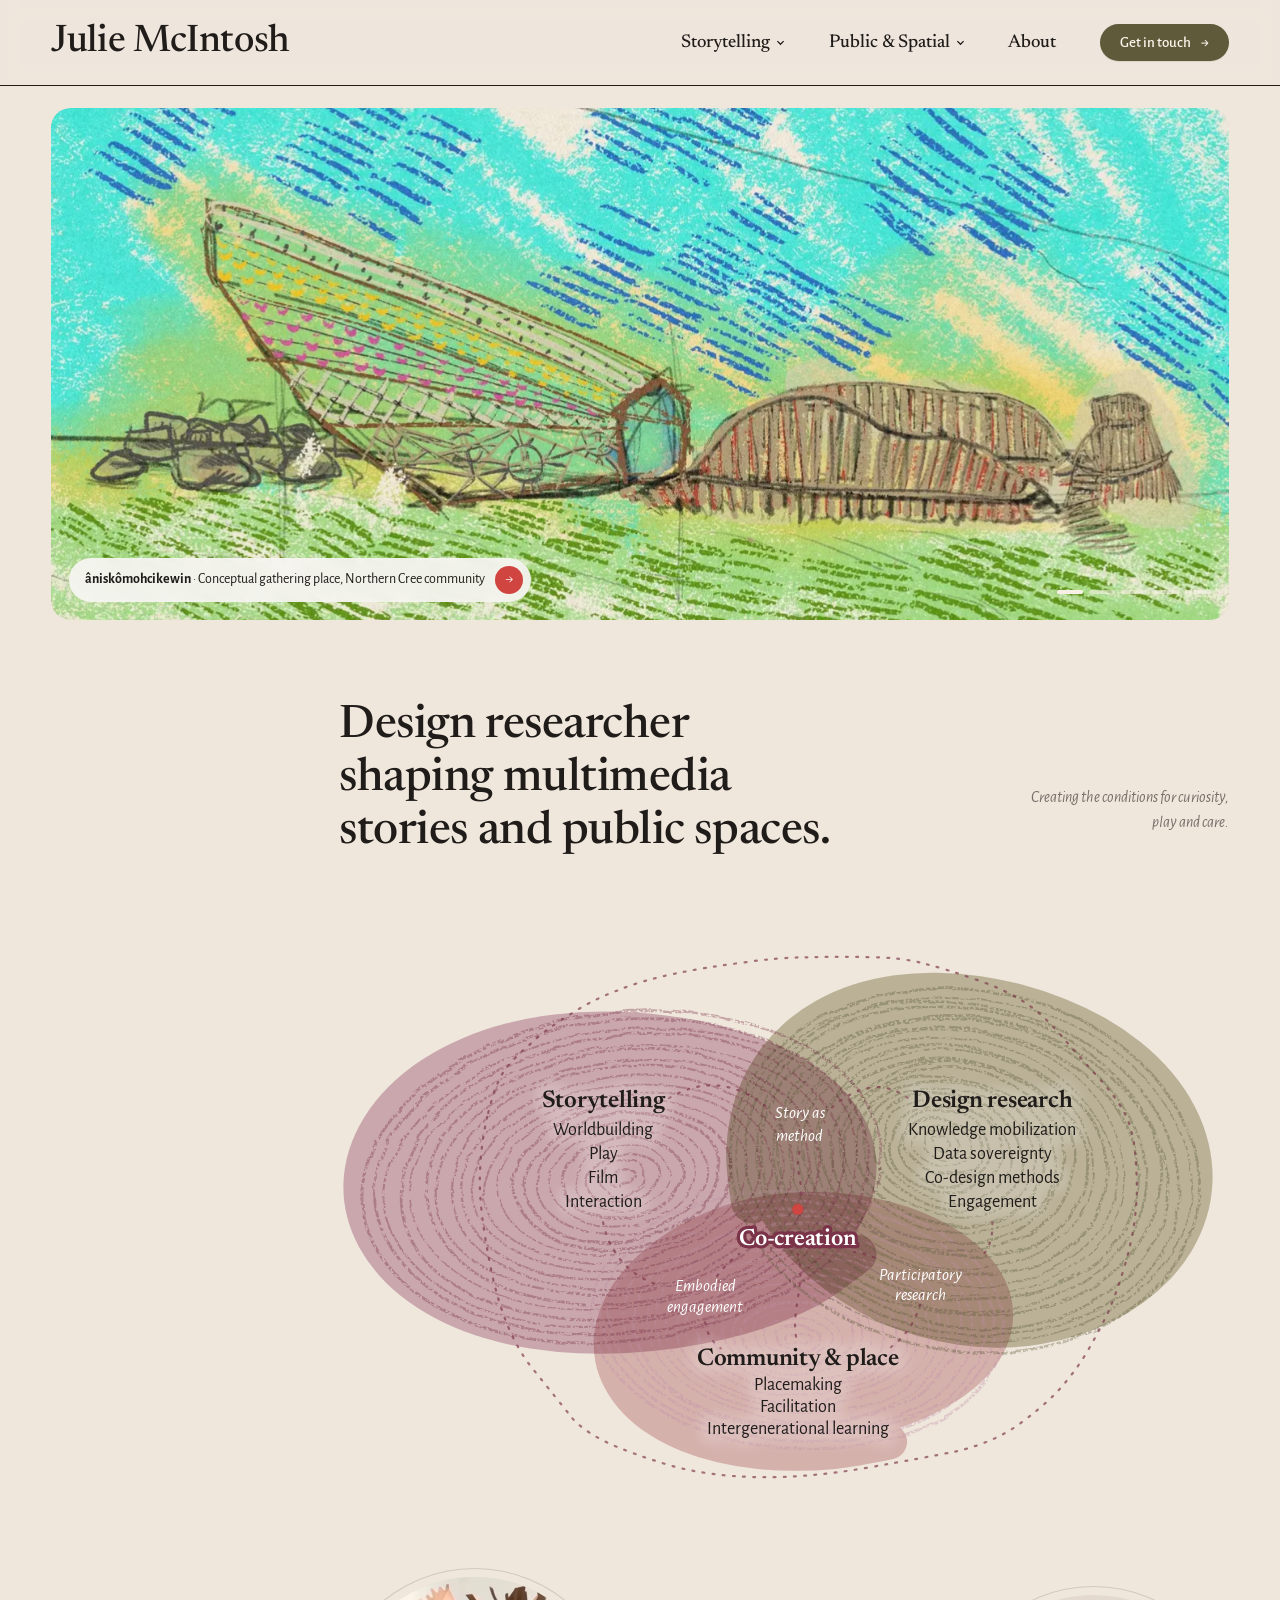
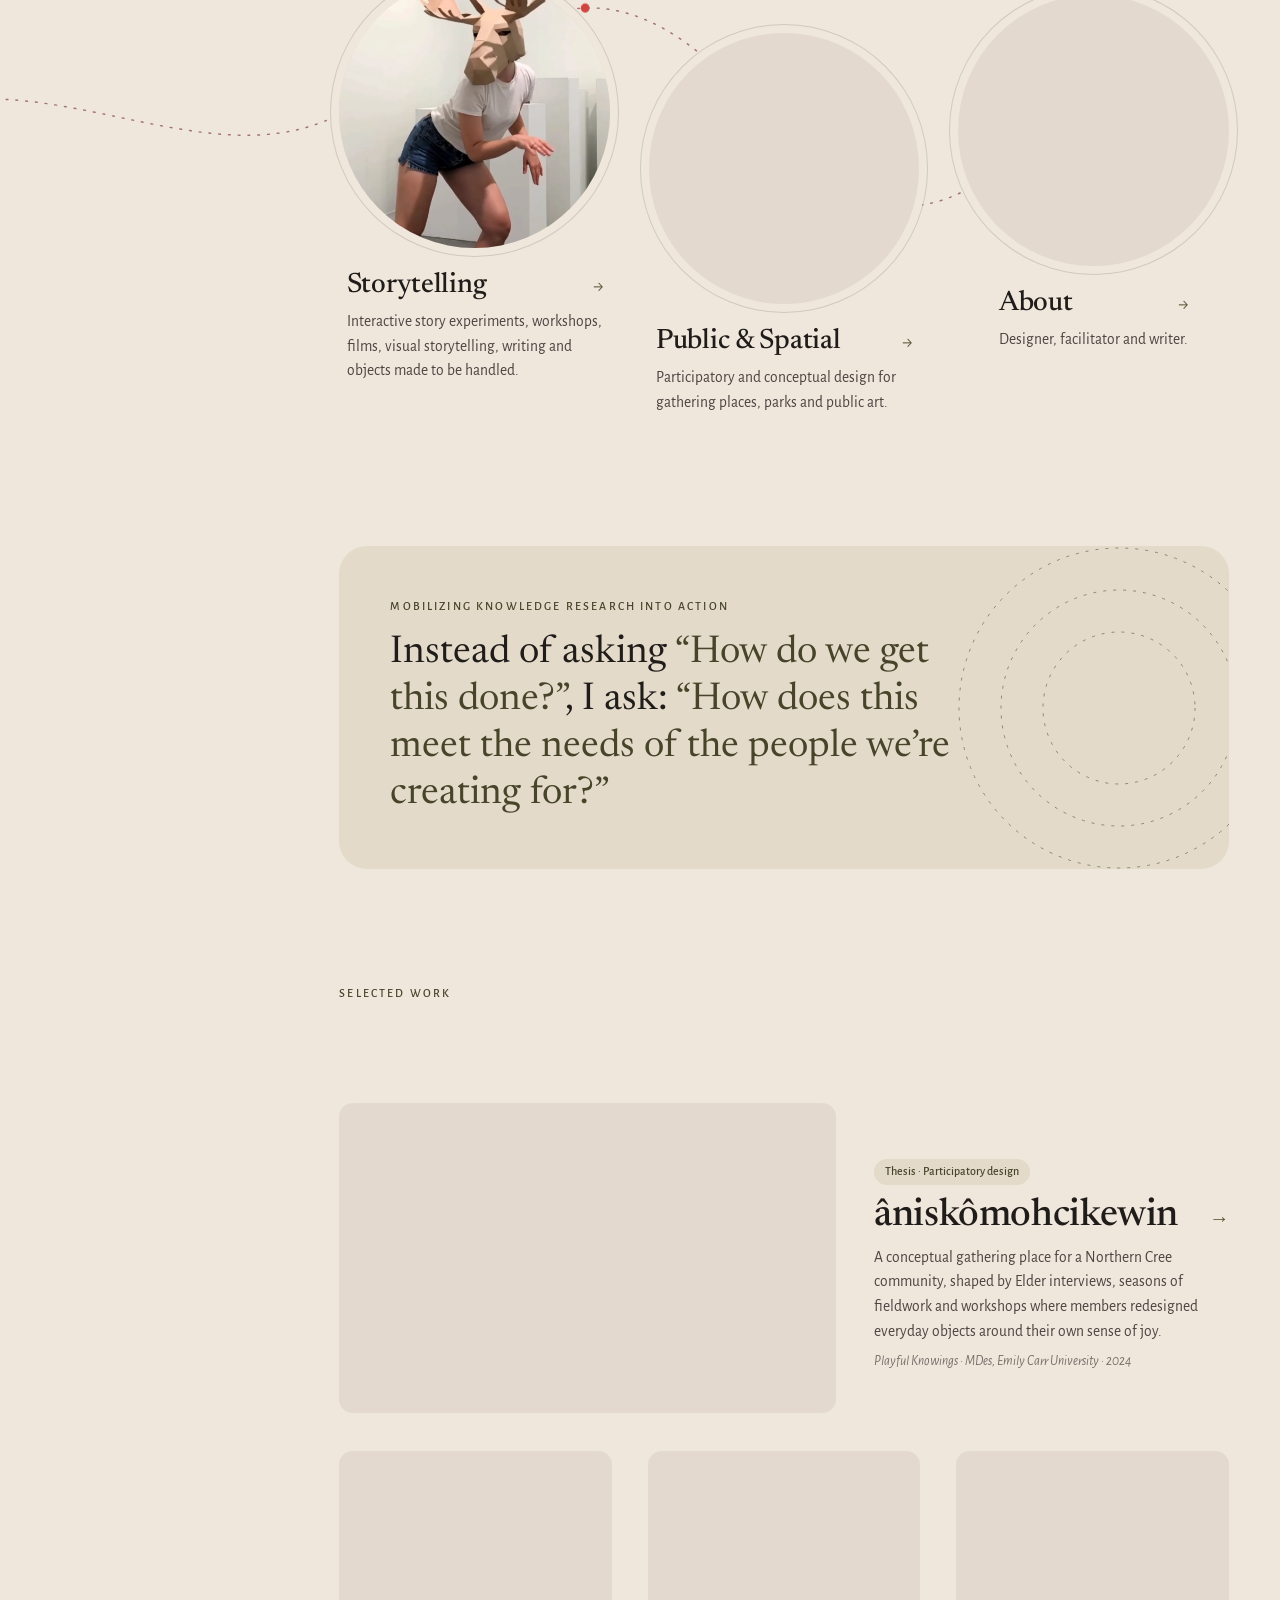
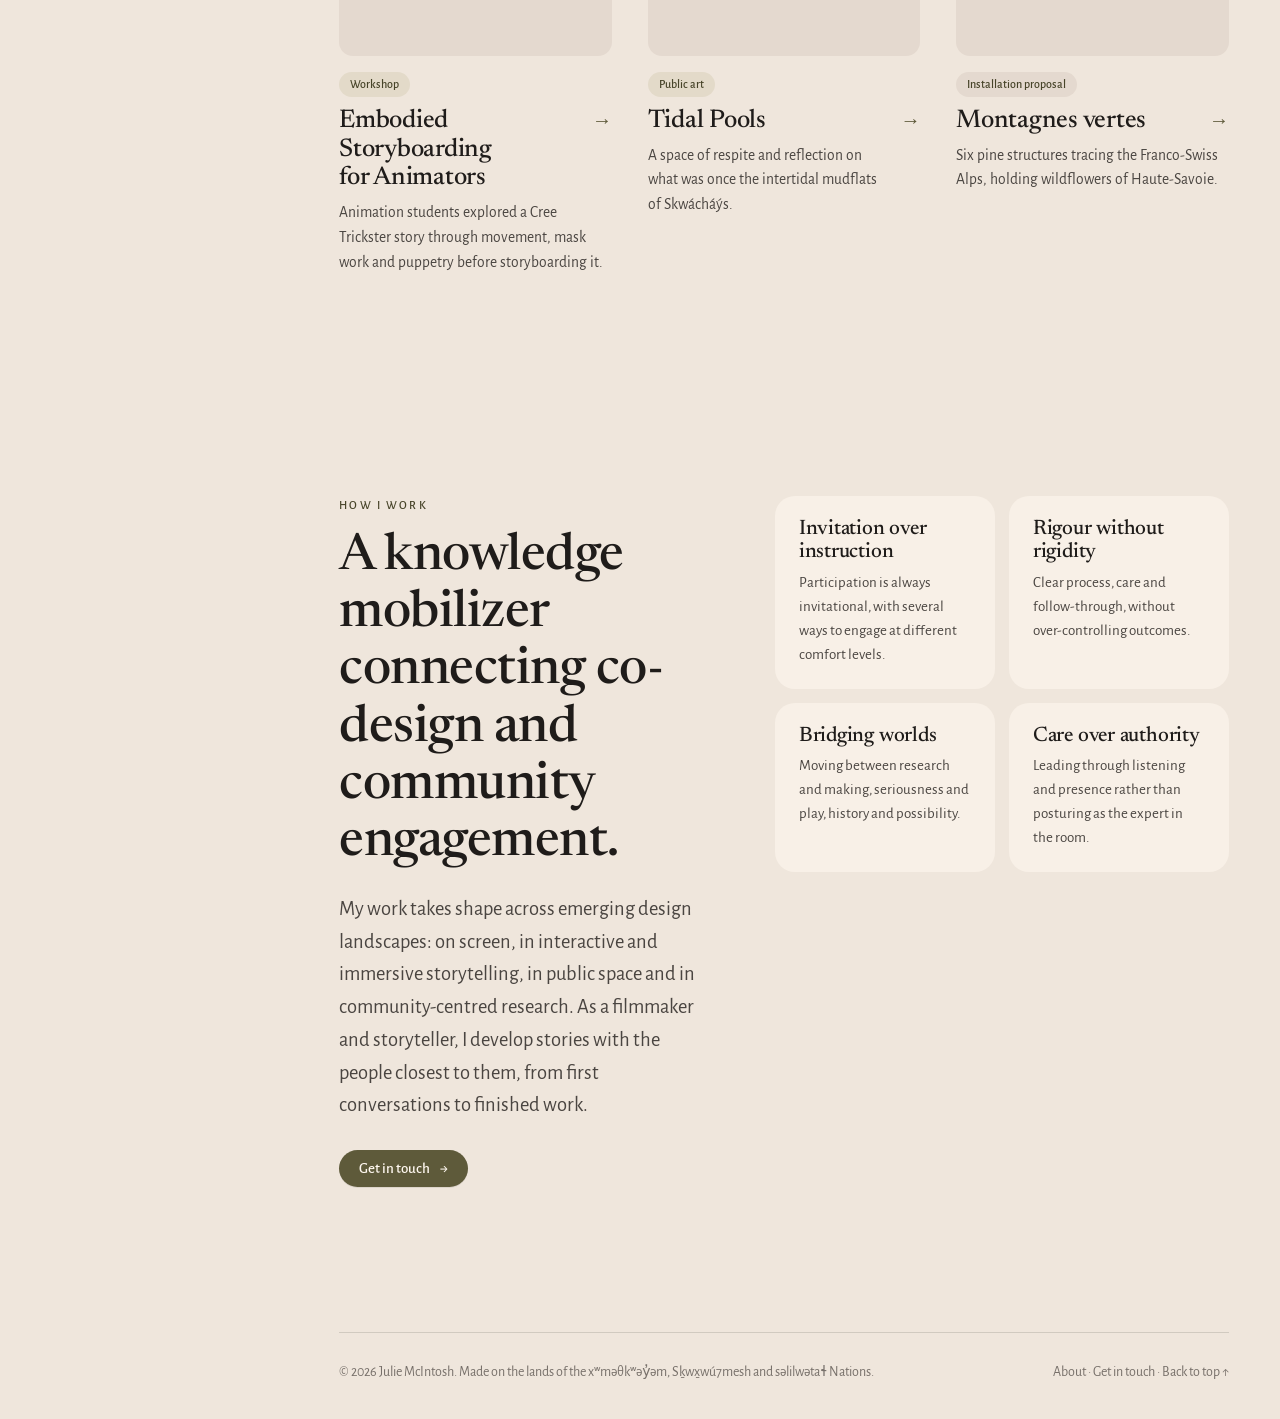
==== index.html @ 8621a983 "Julie McIntosh portfolio site Co-Authored-By: Claude Opus 5.5 <noreply@anthropic.com>" ====
<!doctype html>
<html lang="en" class="no-js is-home">
<head>
<meta charset="utf-8">
<meta name="robots" content="noindex, nofollow">
<meta name="viewport" content="width=device-width, initial-scale=1">
<title>Julie McIntosh · Multimedia Storyteller and Design Researcher</title>
<meta name="description" content="Julie McIntosh is an interdisciplinary designer and researcher working with story, play and public space: participatory design, conceptual design, workshops, films and objects.">
<meta property="og:title" content="Julie McIntosh">
<meta property="og:description" content="Julie McIntosh is an interdisciplinary designer and researcher working with story, play and public space: participatory design, conceptual design, workshops, films and objects.">
<meta property="og:type" content="website">
<meta property="og:image" content="assets/img/aniskomohcikewin/panoramic-1600.webp">
<meta name="theme-color" content="#efe6dc">
<link rel="icon" href="favicon.svg" type="image/svg+xml">
<link rel="preconnect" href="https://fonts.googleapis.com">
<link rel="preconnect" href="https://fonts.gstatic.com" crossorigin>
<link href="https://fonts.googleapis.com/css2?family=Alegreya+Sans:ital,wght@0,400;0,500;0,700;1,400&family=Newsreader:opsz,wght@6..72,400;6..72,500;6..72,600&display=swap" rel="stylesheet">
<link rel="stylesheet" href="assets/css/style.css">
<script src="assets/js/main.js" defer></script>

</head>
<body>
<a class="skip" href="#main">Skip to content</a>
<header class="topnav">
  <a class="brand" href="index.html"><span class="brand__name">Julie McIntosh</span></a>
  <nav aria-label="Main menu"><ul class="topnav__list"><li class="topnav__item"><a class="topnav__link" href="storytelling.html">Storytelling<svg class="caret" viewBox="0 0 10 10" aria-hidden="true"><path d="M1.5 3.5 5 7l3.5-3.5" fill="none" stroke="currentColor" stroke-width="1.4"/></svg></a><ul class="topnav__menu"><li><a href="embodied-storyboarding.html">Embodied Storyboarding for Animators</a></li><li><a href="tall-tales.html">Tall Tales Storytelling App</a></li><li><a href="the-deceiviest.html">The Deceiviest Social Game</a></li><li><a href="films.html">Films</a></li><li><a href="coming-home.html">Wooden puzzle</a></li><li><a href="material-practice.html">Material practice</a></li><li><a href="photography.html">Photography</a></li><li><a href="storytelling.html#writing">Writing</a></li></ul></li><li class="topnav__item"><a class="topnav__link" href="public-spatial.html">Public &amp; Spatial<svg class="caret" viewBox="0 0 10 10" aria-hidden="true"><path d="M1.5 3.5 5 7l3.5-3.5" fill="none" stroke="currentColor" stroke-width="1.4"/></svg></a><ul class="topnav__menu"><li><a href="aniskomohcikewin.html">âniskômohcikewin</a></li><li><a href="tidal-pools.html">Tidal Pools</a></li><li><a href="montagnes-vertes.html">Montagnes vertes</a></li></ul></li><li class="topnav__item"><a class="topnav__link" href="about.html">About</a></li><li><a class="btn" href="contact.html">Get in touch <span class="arrow">→</span></a></li></ul></nav>
</header>
<header class="topbar">
  <a class="brand" href="index.html"><span class="brand__name">Julie McIntosh</span></a>
  <button class="menu-btn" aria-controls="site-nav" aria-expanded="false"><i></i>Menu</button>
</header>
<div class="scrim" aria-hidden="true"></div>
<div class="home-hero">
  <div class="reel reveal" data-ms="6000" aria-roledescription="carousel" aria-label="Selected work">
    <div class="reel__slide is-active" data-href="aniskomohcikewin.html" data-cap="<b>âniskômohcikewin</b> · Conceptual gathering place, Northern Cree community" aria-roledescription="slide" aria-label="1 of 5"><img src="assets/img/aniskomohcikewin/panoramic-800.webp" srcset="assets/img/aniskomohcikewin/panoramic-800.webp 800w, assets/img/aniskomohcikewin/panoramic-1600.webp 1600w" sizes="(max-width: 960px) 100vw, 75vw" alt="Pastel drawing of a long wooden gathering structure in a green field" width="800" height="533" loading="eager" fetchpriority="high" decoding="async"></div><div class="reel__slide" style="--reel-zoom:1.2" data-href="embodied-storyboarding.html" data-cap="<b>Embodied Storyboarding for Animators</b> · Workshop for animators, ECUAD" aria-roledescription="slide" aria-label="2 of 5"><img src="assets/img/embodied/masks-wide-800.webp" srcset="assets/img/embodied/masks-wide-800.webp 800w, assets/img/embodied/masks-wide-1600.webp 1600w" sizes="(max-width: 960px) 100vw, 75vw" alt="Three participants wearing paper masks of a moose, a fox and a rabbit" width="800" height="450" loading="lazy" decoding="async"></div><div class="reel__slide" data-href="tidal-pools.html" data-cap="<b>Tidal Pools</b> · Public art proposal, Vancouver" aria-roledescription="slide" aria-label="3 of 5"><img src="assets/img/tidal-pools/render-2-800.webp" srcset="assets/img/tidal-pools/render-2-800.webp 800w, assets/img/tidal-pools/render-2-1600.webp 1600w" sizes="(max-width: 960px) 100vw, 75vw" alt="Illustration of a beaded boardwalk beside a tidal pool" width="800" height="630" loading="lazy" decoding="async"></div><div class="reel__slide" data-href="montagnes-vertes.html" data-cap="<b>Montagnes vertes</b> · Installation proposal, Annecy Paysages" aria-roledescription="slide" aria-label="4 of 5"><img src="assets/img/annecy/sketch-lake-800.webp" srcset="assets/img/annecy/sketch-lake-800.webp 800w, assets/img/annecy/sketch-lake-1600.webp 1600w" sizes="(max-width: 960px) 100vw, 75vw" alt="Painted sketch of orange arches beside a turquoise mountain lake" width="800" height="1035" loading="lazy" decoding="async" style="object-position:50% 65%"></div><div class="reel__slide" data-href="films.html" data-cap="<b>Origins of Evolution</b> · Digital paint-on-glass animation" aria-roledescription="slide" aria-label="5 of 5"><img src="assets/img/films/origins-still-800.webp" srcset="assets/img/films/origins-still-800.webp 800w, assets/img/films/origins-still-1600.webp 1600w" sizes="(max-width: 960px) 100vw, 75vw" alt="Painted teal and green brushstrokes with a small creature’s face peering out of the waves" width="800" height="800" loading="lazy" decoding="async"></div>
    <a class="reel__caption" href="aniskomohcikewin.html"><span data-cap><b>âniskômohcikewin</b> · Conceptual gathering place, Northern Cree community</span><i class="pill-arrow" aria-hidden="true">→</i></a>
    <div class="reel__dots"><button class="reel__dot is-active" aria-label="Show âniskômohcikewin"></button><button class="reel__dot" aria-label="Show Embodied Storyboarding for Animators"></button><button class="reel__dot" aria-label="Show Tidal Pools"></button><button class="reel__dot" aria-label="Show Montagnes vertes"></button><button class="reel__dot" aria-label="Show Origins of Evolution"></button></div>
    <button class="reel__pause" aria-label="Pause slideshow">&#10073;&#10073;</button>
  </div></div>
<div class="shell">
<aside class="sidebar" id="site-nav"><div class="sidebar__panel">
  <a class="brand" href="index.html"><span class="brand__name">Julie McIntosh</span><span class="brand__tag">Design researcher and multimedia storyteller bringing concepts to life through co-creation.</span></a>
  <nav aria-label="Main"><ul class="nav">
    <li class="nav__item"><a class="nav__link" href="index.html" aria-current="page"><span class="nav__num"></span>Home</a></li>
    <li class="nav__item"><a class="nav__link" href="storytelling.html"><span class="nav__num">I</span>Storytelling</a><ul class="subnav"><li><a href="embodied-storyboarding.html">Embodied Storyboarding for Animators</a></li><li><a href="tall-tales.html">Tall Tales Storytelling App</a></li><li><a href="the-deceiviest.html">The Deceiviest Social Game</a></li><li><a href="films.html">Films</a></li><li><a href="coming-home.html">Wooden puzzle</a></li><li><a href="material-practice.html">Material practice</a></li><li><a href="photography.html">Photography</a></li><li><a href="storytelling.html#writing">Writing</a></li></ul></li><li class="nav__item"><a class="nav__link" href="public-spatial.html"><span class="nav__num">II</span>Public &amp; Spatial</a><ul class="subnav"><li><a href="aniskomohcikewin.html">âniskômohcikewin</a></li><li><a href="tidal-pools.html">Tidal Pools</a></li><li><a href="montagnes-vertes.html">Montagnes vertes</a></li></ul></li><li class="nav__item"><a class="nav__link" href="about.html"><span class="nav__num">III</span>About</a></li>
  </ul></nav>
  <div class="sidebar__foot">
    <a class="btn" href="contact.html">Get in touch <span class="arrow">→</span></a>
    <p class="sidebar__note"><strong>Vancouver and Toronto, Canada</strong><br>Located within the shared, unceded, ancestral territories of the xʷməθkʷəy̓əm (Musqueam), Sḵwx̱wú7mesh (Squamish) and səlilwətaɬ (Tsleil-Waututh) Nations.</p>
  </div>
</div></aside>
<div class="main">
<main id="main" class="page">

<section class="hero" aria-label="Introduction">
  <div class="intro">
    <div>
      <h1 class="reveal">Design researcher shaping multimedia stories and public spaces.</h1>
    </div>
    <p class="aside-note reveal">Creating the conditions for curiosity, play and care.</p>
  </div>
</section>

<section class="pools reveal" aria-label="Where the work meets">
  <svg class="pools__map" viewBox="0 -12 960 582" role="img" aria-labelledby="pools-t">
    <title id="pools-t">Hand-drawn map of three overlapping ovals. Storytelling, Design research and Community and place overlap at Co-creation.</title>
    <defs><filter id="pool-print" x="-5%" y="-5%" width="110%" height="110%">
      <feTurbulence type="fractalNoise" baseFrequency=".03 .05" numOctaves="2" seed="4" result="warp"/>
      <feDisplacementMap in="SourceGraphic" in2="warp" scale="5" result="drawn"/>
      <feTurbulence type="fractalNoise" baseFrequency=".32" numOctaves="2" seed="9" result="grain"/>
      <feColorMatrix in="grain" values="0 0 0 0 0  0 0 0 0 0  0 0 0 0 0  0 0 0 -7 4.3" result="flecks"/>
      <feComposite in="drawn" in2="flecks" operator="in"/>
    </filter>
    <filter id="pool-soft" x="-10%" y="-20%" width="120%" height="140%"><feGaussianBlur stdDeviation="6"/></filter></defs>
    <path class="pools__paint w1" d="M559.2 318.5Q524.5 345.9 503.5 356.8Q482.6 367.7 459.3 375.9Q435.9 384.1 411.3 389.8Q386.6 395.6 361.2 399.1Q335.8 402.6 310.2 404.0Q284.7 405.4 259.4 404.3Q234.1 403.3 209.9 399.5Q185.8 395.7 163.6 389.1Q141.4 382.5 122.1 373.2Q102.8 363.9 87.1 352.5Q71.4 341.1 59.7 328.1Q48.0 315.1 40.3 301.1Q32.6 287.0 29.0 272.3Q25.3 257.6 25.8 242.4Q26.3 227.2 31.1 211.8Q36.0 196.4 45.3 181.4Q54.7 166.3 68.6 152.4Q82.6 138.4 100.7 126.4Q118.9 114.4 140.6 105.1Q162.2 95.8 186.2 89.6Q210.1 83.5 235.2 80.5Q260.3 77.5 285.4 77.5Q310.6 77.4 334.9 79.8Q359.2 82.2 382.1 86.8Q405.0 91.3 426.0 97.8Q447.0 104.3 465.6 112.7Q484.2 121.1 499.7 131.4Q515.2 141.6 527.0 153.5Q538.8 165.4 546.4 178.5Q553.9 191.7 557.0 205.6Q560.1 219.4 558.6 233.5Q557.2 247.6 551.4 261.4Q545.6 275.2 535.8 288.3Q526.1 301.4 512.6 313.5Q499.2 325.5 482.5 336.3Q465.9 347.0 446.4 356.1Q426.9 365.1 405.2 372.1Q383.5 379.0 360.2 383.3Q336.9 387.6 313.0 389.1Q289.1 390.5 265.5 388.9Q242.0 387.4 219.9 383.0Q197.7 378.7 177.8 371.9Q157.9 365.1 140.7 356.4Q123.6 347.7 109.7 337.6Q95.7 327.4 85.2 316.2Q74.7 304.9 67.9 292.9Q61.0 280.8 58.1 268.1Q55.1 255.5 56.3 242.6Q57.4 229.6 62.7 216.9Q68.1 204.2 77.5 192.1Q86.8 180.0 100.0 169.0Q113.1 158.1 129.3 148.6Q145.6 139.1 164.4 131.4Q183.1 123.7 203.7 117.8Q224.3 111.9 246.2 107.9Q268.0 104.0 290.4 102.2Q312.8 100.4 335.1 100.8Q357.3 101.3 378.7 104.3Q400.0 107.2 419.6 112.6Q439.1 118.0 456.0 125.7Q472.9 133.5 486.3 143.0Q499.8 152.6 509.5 163.5Q519.1 174.4 524.7 186.0Q530.3 197.6 532.0 209.5Q533.7 221.3 531.7 233.1Q529.6 244.8 524.0 256.2Q518.4 267.7 509.3 278.5Q500.3 289.4 488.0 299.5Q475.8 309.6 460.5 318.4Q445.3 327.3 427.5 334.6Q409.7 341.9 390.0 347.3Q370.2 352.7 349.3 356.0Q328.4 359.3 307.1 360.5Q285.9 361.7 264.9 360.8Q243.9 359.9 223.9 357.2Q203.9 354.4 185.5 349.9Q167.0 345.3 150.7 339.0Q134.4 332.6 120.9 324.6Q107.4 316.6 97.2 307.2Q87.1 297.7 80.9 287.1Q74.7 276.6 72.8 265.5Q70.8 254.3 73.1 243.3Q75.3 232.2 81.5 221.6Q87.8 211.1 97.4 201.4Q107.1 191.8 119.7 183.2Q132.2 174.6 147.2 167.1Q162.2 159.6 179.1 153.3Q196.1 147.0 214.6 142.0Q233.1 137.0 252.8 133.6Q272.4 130.3 292.6 128.7Q312.7 127.2 332.7 127.6Q352.7 128.1 371.7 130.6Q390.7 133.1 408.0 137.4Q425.4 141.8 440.5 147.7Q455.6 153.7 468.1 160.9Q480.6 168.2 490.1 176.5Q499.6 184.7 505.8 193.9Q512.1 203.0 514.8 212.7Q517.6 222.5 516.5 232.5Q515.5 242.6 510.5 252.4Q505.6 262.3 496.9 271.6Q488.2 280.8 476.1 288.9Q464.1 297.0 449.3 303.6Q434.5 310.3 417.8 315.3Q401.0 320.4 383.0 323.9Q365.0 327.4 346.3 329.6Q327.6 331.8 308.8 332.7Q290.0 333.5 271.4 333.2Q252.9 332.8 235.1 331.0Q217.3 329.2 200.8 325.9Q184.4 322.7 169.9 317.8Q155.4 313.0 143.5 306.8Q131.6 300.5 122.7 293.1Q113.8 285.8 108.3 277.6Q102.8 269.5 100.6 260.9Q98.4 252.4 99.6 243.7Q100.8 235.0 105.2 226.4Q109.7 217.8 117.2 209.5Q124.8 201.3 135.3 193.6Q145.8 186.0 159.1 179.3Q172.3 172.7 187.8 167.4Q203.4 162.2 220.5 158.6Q237.6 155.1 255.6 153.3Q273.5 151.6 291.5 151.5Q309.5 151.5 326.9 152.8Q344.3 154.2 360.5 156.7Q376.8 159.2 391.5 162.7Q406.3 166.1 419.4 170.3Q432.4 174.5 443.4 179.6Q454.3 184.7 462.8 190.6Q471.3 196.6 476.9 203.3Q482.5 210.0 484.8 217.3Q487.2 224.7 486.1 232.2Q485.0 239.8 480.6 247.3Q476.2 254.7 468.7 261.7Q461.2 268.8 451.0 275.1Q440.8 281.5 428.4 287.2Q415.9 292.8 401.6 297.5Q387.3 302.3 371.6 306.0Q355.9 309.6 339.2 312.0Q322.5 314.5 305.5 315.3Q288.5 316.2 271.8 315.5Q255.2 314.8 239.6 312.5Q224.1 310.3 210.3 306.7Q196.4 303.1 184.8 298.6Q173.1 294.2 163.8 289.1Q154.6 284.0 147.7 278.6Q140.9 273.2 136.5 267.6Q132.1 262.0 130.3 256.1Q128.4 250.2 129.2 244.1Q130.0 237.9 133.7 231.7Q137.3 225.4 143.9 219.3Q150.4 213.2 159.8 207.5Q169.1 201.8 180.9 197.0Q192.6 192.1 206.3 188.2Q219.9 184.3 234.9 181.4Q249.8 178.6 265.5 176.7Q281.2 174.9 297.0 174.1Q312.9 173.2 328.4 173.4Q344.0 173.6 358.8 174.8Q373.6 176.0 387.0 178.3Q400.5 180.7 412.0 184.1Q423.5 187.5 432.6 191.8Q441.7 196.1 448.0 201.0Q454.4 205.9 457.8 211.1Q461.3 216.2 461.9 221.3Q462.6 226.5 460.7 231.4Q458.8 236.4 454.6 241.2Q450.3 246.0 443.9 250.6Q437.5 255.2 429.0 259.7Q420.5 264.2 410.0 268.4Q399.5 272.6 387.2 276.2Q374.9 279.9 361.3 282.7Q347.6 285.6 333.0 287.4Q318.4 289.2 303.5 290.0Q288.7 290.7 274.2 290.4Q259.6 290.1 246.0 288.9Q232.3 287.8 219.9 285.9Q207.5 284.0 196.8 281.4Q186.0 278.9 177.2 275.8Q168.4 272.7 161.9 269.0Q155.4 265.4 151.5 261.4Q147.6 257.4 146.5 253.2Q145.4 249.0 147.1 244.8Q148.7 240.6 153.1 236.7Q157.4 232.7 164.1 229.2Q170.7 225.7 179.4 222.5Q188.0 219.4 198.2 216.7Q208.4 214.0 219.9 211.6Q231.3 209.2 243.8 207.1Q256.2 205.0 269.4 203.3Q282.5 201.6 296.0 200.5Q309.4 199.4 322.8 199.0Q336.1 198.7 348.8 199.1Q361.4 199.6 372.9 200.8Q384.4 202.1 394.3 204.0Q404.2 205.9 412.1 208.3Q420.0 210.7 425.7 213.4Q431.5 216.2 435.0 219.1Q438.5 222.0 439.6 225.0Q440.8 228.0 439.6 231.1Q438.3 234.2 434.8 237.2Q431.2 240.2 425.4 243.0Q419.5 245.8 411.6 248.3Q403.8 250.8 394.2 252.8Q384.6 254.9 373.7 256.4Q362.8 258.0 351.1 259.1Q339.4 260.2 327.3 261.0Q315.1 261.8 302.9 262.3Q290.7 262.8 278.8 263.0Q266.8 263.2 255.5 263.1Q244.1 263.1 233.8 262.6Q223.4 262.2 214.3 261.3Q205.3 260.5 197.9 259.2Q190.6 257.9 185.3 256.3Q179.9 254.7 176.8 252.8Q173.7 250.9 172.8 249.0Q171.9 247.0 173.3 245.1Q174.7 243.1 178.1 241.3Q181.6 239.4 187.0 237.7Q192.4 235.9 199.5 234.3Q206.7 232.7 215.3 231.3Q224.0 229.9 233.8 228.7Q243.7 227.5 254.4 226.6Q265.1 225.7 276.3 225.1Q287.5 224.5 298.7 224.2Q309.9 223.9 320.8 223.8Q331.7 223.8 341.9 223.9Q352.1 224.0 361.2 224.2Q370.4 224.4 378.4 224.7Q386.3 225.1 392.7 225.5Q399.1 225.9 403.8 226.5Q408.5 227.0 411.4 227.7Q414.2 228.4 415.0 229.1Q415.8 229.9 414.6 230.7Q413.4 231.5 410.2 232.2Q407.0 233.0 402.1 233.7Q397.1 234.4 390.5 235.1Q383.9 235.7 376.0 236.3Q368.1 236.8 359.1 237.3Q350.2 237.8 340.5 238.3Q330.8 238.7 320.7 239.1Q310.6 239.5 300.5 239.9Q290.4 240.2 280.5 240.5Q270.7 240.8 261.5 241.1" stroke-width="42"/>
    <path class="pools__paint w2" d="M446.1 262.1Q440.3 225.3 440.8 207.8Q441.3 190.3 444.9 173.8Q448.5 157.4 455.2 141.9Q462.0 126.5 472.1 112.5Q482.2 98.5 495.8 86.4Q509.3 74.4 526.1 65.0Q542.9 55.6 562.2 49.3Q581.5 43.1 602.6 40.2Q623.6 37.4 645.4 37.7Q667.3 38.0 689.3 41.2Q711.2 44.4 732.8 50.2Q754.4 56.0 775.1 64.3Q795.8 72.6 815.0 83.4Q834.1 94.3 850.9 107.7Q867.6 121.1 880.8 136.7Q894.1 152.3 903.0 169.5Q912.0 186.7 916.1 204.5Q920.2 222.3 919.6 239.6Q918.9 256.9 913.9 272.9Q909.0 288.8 900.4 303.0Q891.9 317.2 880.4 329.3Q868.9 341.5 854.9 351.7Q841.0 361.9 824.9 370.0Q808.7 378.1 790.7 383.9Q772.6 389.7 753.0 392.9Q733.4 396.1 712.7 396.3Q692.1 396.5 671.2 393.5Q650.4 390.5 630.1 384.5Q609.8 378.5 590.9 369.8Q572.0 361.1 555.0 350.1Q538.0 339.1 523.4 326.3Q508.9 313.6 497.1 299.4Q485.3 285.3 476.7 270.1Q468.1 254.9 463.1 239.2Q458.1 223.4 456.9 207.6Q455.8 191.8 458.9 176.6Q461.9 161.4 469.0 147.4Q476.1 133.5 487.0 121.6Q497.9 109.6 511.9 100.1Q525.9 90.6 542.3 83.8Q558.7 77.0 576.8 72.9Q594.8 68.7 613.9 67.1Q632.9 65.4 652.5 66.2Q672.1 66.9 691.7 70.0Q711.3 73.1 730.5 78.5Q749.7 83.8 767.8 91.6Q785.9 99.3 802.2 109.2Q818.5 119.2 832.5 131.0Q846.4 142.8 857.3 156.1Q868.3 169.3 876.0 183.5Q883.7 197.6 887.9 212.0Q892.2 226.4 893.1 240.7Q893.9 255.0 891.4 268.8Q888.9 282.6 882.9 295.4Q877.0 308.2 867.7 319.7Q858.4 331.1 846.0 340.6Q833.6 350.1 818.5 357.2Q803.3 364.3 786.1 368.5Q768.9 372.8 750.4 374.0Q731.9 375.3 713.0 373.7Q694.1 372.1 675.5 368.0Q656.8 363.9 639.0 357.7Q621.2 351.5 604.7 343.6Q588.1 335.7 573.0 326.3Q558.0 317.0 544.8 306.4Q531.7 295.7 521.0 283.9Q510.2 272.1 502.4 259.5Q494.5 246.8 489.9 233.6Q485.3 220.5 484.3 207.4Q483.2 194.3 485.7 181.8Q488.2 169.4 493.9 157.9Q499.7 146.5 508.5 136.5Q517.2 126.5 528.5 118.1Q539.9 109.7 553.5 103.2Q567.1 96.6 582.7 92.2Q598.2 87.8 615.1 85.7Q632.1 83.6 649.9 84.2Q667.7 84.8 685.5 88.1Q703.3 91.3 720.4 97.2Q737.5 103.0 753.2 111.0Q768.8 119.0 782.5 128.6Q796.2 138.2 807.6 148.8Q819.1 159.5 828.2 170.7Q837.3 181.9 844.0 193.5Q850.7 205.0 854.9 216.6Q859.1 228.3 860.6 239.8Q862.0 251.4 860.5 262.6Q859.0 273.7 854.4 284.2Q849.7 294.6 842.0 303.7Q834.4 312.9 823.9 320.4Q813.5 327.8 800.8 333.4Q788.1 338.9 773.7 342.4Q759.3 345.8 743.8 347.2Q728.2 348.7 712.0 348.1Q695.8 347.5 679.4 344.9Q663.1 342.4 647.0 337.8Q631.0 333.3 616.0 326.8Q600.9 320.3 587.5 312.0Q574.1 303.6 563.0 293.9Q551.8 284.1 543.4 273.5Q535.0 262.8 529.4 251.8Q523.9 240.8 521.2 229.9Q518.5 219.1 518.4 208.9Q518.3 198.6 520.5 189.0Q522.8 179.5 527.4 170.7Q532.0 162.0 538.8 154.1Q545.6 146.3 554.6 139.6Q563.7 132.9 574.8 127.7Q586.0 122.4 599.0 119.0Q612.0 115.5 626.3 114.2Q640.6 112.8 655.6 113.6Q670.6 114.4 685.7 117.2Q700.7 120.0 715.3 124.5Q729.9 129.1 743.6 135.1Q757.3 141.1 769.7 148.4Q782.1 155.7 792.8 164.0Q803.5 172.3 812.1 181.5Q820.7 190.7 826.7 200.4Q832.7 210.2 835.9 220.0Q839.0 229.9 839.1 239.4Q839.2 248.9 836.4 257.6Q833.6 266.2 828.3 273.7Q822.9 281.1 815.5 287.3Q808.1 293.4 799.0 298.3Q789.9 303.1 779.4 306.8Q768.9 310.5 757.1 313.0Q745.4 315.5 732.6 316.7Q719.9 318.0 706.3 317.8Q692.7 317.6 678.8 315.7Q664.9 313.8 651.2 310.1Q637.5 306.5 624.7 301.1Q611.9 295.8 600.4 289.1Q589.0 282.3 579.3 274.7Q569.6 267.0 561.9 258.7Q554.2 250.5 548.6 242.0Q543.1 233.4 539.7 224.9Q536.4 216.4 535.5 208.1Q534.6 199.8 536.3 192.0Q537.9 184.2 542.2 177.2Q546.4 170.3 553.1 164.6Q559.8 158.9 568.6 154.8Q577.3 150.7 587.6 148.2Q598.0 145.7 609.3 144.8Q620.7 143.8 632.6 144.2Q644.6 144.5 656.8 145.9Q669.0 147.3 681.3 149.5Q693.6 151.8 705.8 154.9Q718.1 158.0 729.9 162.0Q741.7 166.1 752.6 171.3Q763.6 176.4 773.1 182.6Q782.7 188.8 790.3 195.8Q798.0 202.8 803.4 210.2Q808.8 217.7 811.8 225.2Q814.8 232.6 815.4 239.8Q816.1 246.9 814.5 253.4Q813.0 259.9 809.4 265.7Q805.9 271.5 800.4 276.4Q794.9 281.3 787.6 285.1Q780.2 289.0 771.3 291.6Q762.4 294.2 752.1 295.3Q741.9 296.4 730.9 295.9Q719.8 295.5 708.5 293.6Q697.1 291.7 685.9 288.6Q674.7 285.5 664.1 281.6Q653.4 277.7 643.4 273.2Q633.4 268.7 624.2 264.0Q615.0 259.2 606.7 254.1Q598.4 249.0 591.3 243.6Q584.3 238.2 578.7 232.4Q573.2 226.7 569.6 220.7Q566.0 214.8 564.6 208.9Q563.2 203.0 564.1 197.6Q565.0 192.1 568.1 187.4Q571.3 182.7 576.3 178.9Q581.4 175.1 588.0 172.4Q594.6 169.7 602.6 168.0Q610.5 166.3 619.4 165.5Q628.3 164.8 637.9 165.1Q647.5 165.3 657.6 166.6Q667.7 167.9 677.8 170.2Q688.0 172.5 697.8 175.8Q707.6 179.1 716.7 183.3Q725.7 187.4 733.7 192.0Q741.7 196.7 748.5 201.5Q755.2 206.4 760.7 211.3Q766.1 216.1 770.3 220.8Q774.4 225.5 777.2 229.9Q780.0 234.4 781.4 238.7Q782.7 242.9 782.4 246.9Q782.2 250.9 780.1 254.5Q778.1 258.1 774.3 261.1Q770.4 264.1 764.9 266.3Q759.4 268.5 752.5 269.6Q745.6 270.8 737.7 270.9Q729.7 271.1 721.1 270.2Q712.6 269.4 703.7 267.8Q694.8 266.2 685.9 263.9Q677.0 261.7 668.3 258.9Q659.7 256.1 651.5 252.9Q643.4 249.7 636.0 246.1Q628.6 242.5 622.3 238.7Q616.0 234.8 611.0 230.9Q606.0 227.0 602.5 223.1Q599.0 219.3 596.9 215.8Q594.9 212.3 594.3 209.3Q593.7 206.2 594.5 203.7Q595.2 201.1 597.3 199.0Q599.3 196.9 602.5 195.3Q605.8 193.6 610.3 192.5Q614.7 191.3 620.3 190.7Q625.9 190.1 632.5 190.1Q639.0 190.1 646.4 190.9Q653.7 191.6 661.4 193.1Q669.1 194.5 676.9 196.6Q684.7 198.7 692.3 201.3Q699.9 203.8 706.9 206.7Q714.0 209.5 720.4 212.5Q726.8 215.4 732.3 218.3Q737.8 221.3 742.3 224.1Q746.9 226.9 750.2 229.5Q753.6 232.1 755.8 234.5Q757.9 236.8 758.7 238.8Q759.5 240.8 758.9 242.3Q758.4 243.8 756.6 244.8Q754.8 245.8 751.8 246.2Q748.9 246.7 745.0 246.7Q741.0 246.7 736.2 246.2Q731.5 245.8 726.0 244.9Q720.5 244.1 714.5 243.0Q708.5 241.8 702.2 240.4Q695.8 238.9 689.3 237.2Q682.7 235.5 676.3 233.5Q669.9 231.6 663.8 229.5Q657.8 227.4 652.3 225.2Q646.8 223.1 642.0 221.1Q637.2 219.1 633.3 217.3Q629.4 215.5 626.5 214.0Q623.6 212.5 621.7 211.3Q619.7 210.2 618.9 209.4Q618.0 208.7 618.2 208.3Q618.4 208.0 619.6 208.0Q620.9 208.1 623.1 208.6Q625.3 209.0 628.4 209.9Q631.5 210.7 635.3 211.9" stroke-width="46"/>
    <path class="pools__paint w3" d="M594.0 520.9Q554.3 529.2 533.8 531.2Q513.2 533.2 492.6 533.2Q471.9 533.2 451.7 531.1Q431.5 529.0 412.5 524.5Q393.4 520.1 376.4 513.2Q359.3 506.4 345.2 497.2Q331.1 488.1 320.7 477.3Q310.3 466.4 304.0 454.6Q297.6 442.8 295.3 430.8Q293.0 418.8 294.2 407.1Q295.4 395.5 299.6 384.5Q303.8 373.4 310.6 363.0Q317.4 352.5 326.7 342.6Q335.9 332.6 347.7 323.3Q359.4 314.0 373.7 305.6Q387.9 297.3 404.5 290.5Q421.1 283.7 439.4 279.0Q457.8 274.3 477.2 272.1Q496.5 269.9 516.0 270.2Q535.5 270.5 554.3 273.1Q573.1 275.7 590.5 280.3Q607.9 285.0 623.5 291.3Q639.0 297.6 652.3 305.4Q665.6 313.2 676.1 322.4Q686.7 331.5 694.0 341.7Q701.3 351.9 705.0 362.9Q708.6 373.9 708.4 385.0Q708.3 396.2 704.3 407.1Q700.3 417.9 692.8 428.0Q685.3 438.0 674.9 447.0Q664.5 455.9 651.7 463.7Q638.9 471.4 624.3 477.9Q609.6 484.4 593.4 489.6Q577.2 494.9 559.8 498.7Q542.4 502.4 524.2 504.6Q506.1 506.8 487.7 507.2Q469.4 507.6 451.5 506.0Q433.5 504.4 416.8 500.7Q400.0 497.1 385.0 491.5Q370.1 485.9 357.6 478.7Q345.1 471.5 335.4 463.0Q325.7 454.6 319.1 445.3Q312.5 436.0 309.0 426.2Q305.5 416.4 305.3 406.4Q305.1 396.4 308.2 386.4Q311.2 376.5 317.6 367.0Q323.9 357.4 333.4 348.8Q342.9 340.1 355.2 332.7Q367.5 325.2 382.0 319.4Q396.5 313.5 412.6 309.3Q428.6 305.2 445.6 302.7Q462.6 300.2 479.9 299.2Q497.2 298.2 514.3 298.5Q531.5 298.9 548.1 300.5Q564.7 302.2 580.4 305.1Q596.0 308.1 610.3 312.4Q624.6 316.8 636.9 322.6Q649.2 328.5 658.9 335.6Q668.7 342.8 675.4 351.0Q682.1 359.2 685.6 368.1Q689.0 377.0 689.0 386.1Q689.1 395.2 685.9 404.1Q682.8 413.0 676.6 421.4Q670.5 429.9 661.7 437.7Q652.9 445.4 641.7 452.3Q630.4 459.2 617.1 464.9Q603.8 470.7 588.8 475.0Q573.9 479.3 557.7 482.0Q541.6 484.7 525.1 485.6Q508.5 486.5 492.1 485.7Q475.7 484.9 460.1 482.6Q444.6 480.2 430.3 476.7Q416.0 473.2 403.3 468.7Q390.5 464.2 379.6 458.9Q368.7 453.6 359.8 447.5Q350.9 441.5 344.3 434.7Q337.7 427.9 333.8 420.5Q329.9 413.0 329.0 405.1Q328.2 397.2 330.5 389.2Q332.8 381.2 338.3 373.5Q343.7 365.8 352.1 358.9Q360.4 351.9 371.2 346.0Q382.0 340.0 394.6 335.1Q407.3 330.3 421.3 326.6Q435.4 322.9 450.4 320.5Q465.3 318.0 480.8 316.8Q496.2 315.6 511.6 315.8Q527.0 316.0 541.8 317.6Q556.6 319.3 570.2 322.3Q583.9 325.4 595.8 329.7Q607.7 334.0 617.4 339.2Q627.2 344.4 634.6 350.3Q642.1 356.1 647.2 362.3Q652.2 368.5 654.9 374.9Q657.7 381.2 658.0 387.8Q658.4 394.3 656.4 400.9Q654.4 407.5 649.9 414.1Q645.4 420.7 638.4 427.0Q631.4 433.3 621.9 439.0Q612.4 444.7 600.8 449.4Q589.2 454.1 575.9 457.5Q562.7 460.9 548.5 462.9Q534.3 464.9 519.7 465.6Q505.2 466.3 490.8 465.8Q476.4 465.4 462.6 463.8Q448.9 462.3 436.2 459.8Q423.5 457.3 412.2 453.9Q400.9 450.6 391.4 446.3Q381.9 442.0 374.7 437.0Q367.5 432.0 362.8 426.5Q358.1 421.0 356.1 415.3Q354.1 409.5 354.7 403.9Q355.3 398.2 358.3 392.7Q361.3 387.3 366.4 382.2Q371.5 377.1 378.5 372.2Q385.6 367.4 394.3 362.8Q403.0 358.3 413.4 354.2Q423.8 350.0 435.6 346.5Q447.4 343.0 460.3 340.5Q473.3 337.9 486.9 336.6Q500.5 335.2 514.2 335.2Q527.8 335.3 540.8 336.6Q553.9 337.9 565.8 340.4Q577.7 342.8 588.1 346.0Q598.4 349.3 607.0 353.1Q615.6 356.9 622.3 361.1Q628.9 365.3 633.5 369.8Q638.0 374.3 640.2 379.0Q642.5 383.7 642.3 388.6Q642.1 393.4 639.4 398.1Q636.8 402.8 631.8 407.1Q626.7 411.5 619.6 415.3Q612.5 419.2 603.7 422.4Q594.9 425.7 584.7 428.4Q574.6 431.1 563.5 433.3Q552.4 435.5 540.5 437.3Q528.7 439.1 516.4 440.3Q504.2 441.6 491.8 442.2Q479.4 442.8 467.2 442.5Q455.1 442.2 443.8 441.0Q432.4 439.8 422.4 437.6Q412.3 435.4 404.1 432.3Q395.8 429.3 389.6 425.8Q383.4 422.2 379.4 418.4Q375.4 414.5 373.6 410.6Q371.8 406.7 372.2 402.9Q372.5 399.1 374.9 395.4Q377.4 391.7 381.7 388.2Q386.1 384.7 392.4 381.5Q398.7 378.3 406.6 375.5Q414.6 372.7 424.0 370.5Q433.4 368.3 443.9 366.7Q454.3 365.1 465.4 364.1Q476.5 363.2 487.8 362.8Q499.1 362.3 510.3 362.4Q521.5 362.4 532.2 362.9Q543.0 363.3 553.1 364.1Q563.2 364.9 572.3 366.2Q581.4 367.4 589.2 369.2Q597.0 371.0 603.1 373.2Q609.2 375.5 613.4 378.2Q617.5 380.9 619.4 383.8Q621.4 386.7 621.1 389.7Q620.9 392.6 618.5 395.4Q616.1 398.2 611.8 400.8Q607.4 403.3 601.5 405.6Q595.5 407.8 588.1 409.7Q580.8 411.7 572.2 413.3Q563.7 414.9 554.2 416.2Q544.8 417.4 534.7 418.3Q524.7 419.2 514.4 419.6Q504.0 420.0 493.8 420.0Q483.6 419.9 473.8 419.5Q464.1 419.0 455.1 418.2Q446.1 417.4 438.2 416.3Q430.3 415.3 423.7 414.0Q417.1 412.8 411.9 411.4Q406.6 410.0 403.0 408.4Q399.4 406.8 397.5 405.1Q395.6 403.4 395.6 401.6Q395.5 399.8 397.4 398.0Q399.3 396.2 403.0 394.4Q406.7 392.7 412.1 391.2Q417.5 389.7 424.3 388.5Q431.1 387.3 439.0 386.3Q446.9 385.4 455.6 384.8Q464.3 384.1 473.5 383.7Q482.6 383.3 492.0 383.0Q501.3 382.8 510.5 382.8Q519.8 382.7 528.6 382.9Q537.4 383.0 545.5 383.3Q553.6 383.6 560.7 384.1Q567.8 384.6 573.7 385.3Q579.6 385.9 584.1 386.6Q588.6 387.3 591.6 388.0Q594.5 388.8 595.9 389.5Q597.3 390.3 597.0 391.0Q596.8 391.7 595.0 392.4Q593.2 393.1 589.8 393.8Q586.5 394.4 581.7 395.0Q577.0 395.7 571.0 396.2Q565.0 396.7 558.0 397.1Q551.0 397.5 543.2 397.8Q535.4 398.0 527.2 398.2Q519.0 398.4 510.6 398.5Q502.2 398.6 493.9 398.6Q485.7 398.7 477.8 398.7Q470.0 398.8 462.8 398.8" stroke-width="38"/>
    <g filter="url(#pool-print)">
      <g class="pools__ink i1"><path d="M578.7 176.1Q586.8 200.4 583.8 225.8Q580.9 251.2 567.3 276.0Q553.8 300.9 530.1 323.2Q506.5 345.6 474.3 363.4Q442.1 381.1 404.4 392.9Q366.7 404.8 326.5 410.2Q286.2 415.6 246.5 413.7Q206.7 411.8 171.1 402.1Q135.4 392.4 107.1 376.1Q78.7 359.8 59.5 338.8Q40.2 317.9 31.4 293.8Q22.6 269.7 25.3 244.2Q28.0 218.7 42.3 194.0Q56.5 169.3 80.4 147.2Q104.4 125.2 136.1 107.1Q167.8 88.9 205.4 76.5Q243.0 64.1 283.4 59.0Q323.8 54.0 363.4 56.6Q402.9 59.2 438.6 68.7Q474.2 78.1 503.1 93.9Q532.0 109.6 551.3 130.7Q570.6 151.7 578.7 176.1Z" stroke-width="3.2"/><path d="M565.0 179.2Q573.0 202.2 570.5 226.3Q568.0 250.5 555.6 274.4Q543.1 298.3 520.8 320.1Q498.5 341.8 467.6 358.9Q436.7 375.9 400.4 386.8Q364.1 397.7 325.6 402.3Q287.2 406.8 249.5 404.7Q211.7 402.5 178.0 393.2Q144.3 383.8 117.7 368.3Q91.0 352.7 72.8 333.0Q54.5 313.3 45.6 290.7Q36.7 268.0 38.6 243.7Q40.5 219.4 53.7 195.6Q66.9 171.8 89.8 150.6Q112.8 129.4 143.2 112.0Q173.6 94.7 209.6 82.9Q245.7 71.1 284.3 66.7Q322.9 62.4 360.5 65.5Q398.0 68.7 431.5 78.0Q465.1 87.4 492.4 102.1Q519.7 116.9 538.3 136.6Q556.9 156.2 565.0 179.2Z" stroke-width="3.2" stroke-dasharray="145 4.5 61 2.4"/><path d="M554.6 181.2Q561.2 203.7 558.1 226.8Q555.1 249.8 542.7 272.3Q530.4 294.8 508.4 314.5Q486.3 334.3 456.9 349.3Q427.4 364.3 393.7 374.9Q360.0 385.4 324.1 391.5Q288.1 397.5 252.0 396.8Q215.9 396.0 183.4 387.3Q150.9 378.6 125.1 363.8Q99.2 349.0 81.2 330.1Q63.1 311.2 54.8 289.1Q46.4 266.9 49.9 243.5Q53.3 220.2 67.5 198.3Q81.8 176.4 103.7 157.0Q125.7 137.6 153.9 121.2Q182.1 104.7 215.8 93.4Q249.4 82.1 285.7 77.8Q322.1 73.4 357.7 75.3Q393.4 77.1 426.3 84.5Q459.1 91.8 486.2 105.6Q513.2 119.4 530.7 139.0Q548.1 158.7 554.6 181.2Z" stroke-width="2.3" stroke-dasharray="86 2.4 45 2.2"/><path d="M539.6 184.9Q547.3 205.5 544.5 227.3Q541.7 249.1 528.9 269.8Q516.0 290.5 495.7 309.1Q475.4 327.8 448.9 343.9Q422.5 360.1 390.6 371.5Q358.6 382.9 323.8 387.2Q289.0 391.5 255.0 389.1Q221.0 386.7 190.1 378.8Q159.2 371.0 134.1 357.5Q109.0 344.0 92.9 325.4Q76.9 306.8 71.0 285.8Q65.1 264.7 68.0 243.2Q70.9 221.7 82.0 200.5Q93.0 179.3 113.0 160.1Q133.0 140.9 160.6 125.9Q188.2 110.9 220.3 100.6Q252.4 90.3 286.9 84.7Q321.3 79.1 355.7 80.1Q390.2 81.1 420.9 89.9Q451.6 98.7 475.5 113.3Q499.4 128.0 515.7 146.1Q531.9 164.2 539.6 184.9Z" stroke-width="3.0" stroke-dasharray="152 3.6 96 3.4"/><path d="M528.9 187.0Q535.3 207.0 532.8 227.8Q530.2 248.6 519.0 268.9Q507.8 289.2 488.1 307.0Q468.4 324.9 441.8 338.4Q415.3 352.0 384.9 361.0Q354.4 370.0 322.2 374.6Q290.1 379.2 258.0 378.3Q226.0 377.4 197.0 370.0Q168.0 362.5 144.8 349.6Q121.6 336.7 105.4 319.9Q89.2 303.1 81.5 283.4Q73.7 263.7 76.2 242.7Q78.7 221.7 91.1 201.7Q103.5 181.8 123.5 164.4Q143.5 147.0 169.2 132.6Q194.9 118.3 225.2 108.5Q255.5 98.7 287.9 94.9Q320.4 91.1 352.1 93.1Q383.9 95.0 412.9 101.8Q442.0 108.6 466.1 120.7Q490.2 132.8 506.3 149.9Q522.4 167.0 528.9 187.0Z" stroke-width="1.8" stroke-dasharray="69 5.2 108 1.9"/><path d="M512.7 190.8Q519.2 209.1 516.5 228.2Q513.8 247.4 503.5 266.1Q493.2 284.8 476.3 302.4Q459.3 320.1 435.4 334.7Q411.5 349.4 382.2 358.4Q353.0 367.4 322.0 370.6Q291.0 373.7 260.7 371.9Q230.4 370.1 203.0 362.9Q175.7 355.8 154.4 343.0Q133.0 330.3 119.5 313.9Q106.1 297.4 99.8 279.4Q93.6 261.4 94.6 242.2Q95.5 223.1 105.3 204.0Q115.0 184.8 133.3 167.9Q151.6 150.9 176.1 137.3Q200.5 123.6 229.0 113.6Q257.6 103.5 288.6 99.0Q319.6 94.4 350.1 97.0Q380.5 99.6 407.0 108.2Q433.5 116.8 454.9 129.2Q476.2 141.5 491.2 157.0Q506.2 172.5 512.7 190.8Z" stroke-width="3.1" stroke-dasharray="152 5.7 33 3.5"/><path d="M502.0 193.1Q508.6 210.5 506.6 228.9Q504.6 247.3 493.9 264.9Q483.2 282.5 465.5 297.8Q447.8 313.1 425.1 325.7Q402.4 338.3 375.8 347.2Q349.3 356.2 320.6 359.9Q291.9 363.7 263.8 362.0Q235.6 360.2 210.1 353.8Q184.5 347.3 163.4 336.5Q142.3 325.7 128.0 310.7Q113.7 295.7 108.1 278.0Q102.4 260.4 105.0 242.1Q107.6 223.8 117.6 206.1Q127.6 188.4 144.7 172.5Q161.7 156.7 184.8 144.4Q207.9 132.0 234.8 124.0Q261.7 116.0 290.2 112.1Q318.7 108.2 347.0 108.9Q375.4 109.6 401.1 116.0Q426.9 122.4 447.3 134.0Q467.8 145.6 481.7 160.6Q495.5 175.7 502.0 193.1Z" stroke-width="2.5" stroke-dasharray="195 4.0 67 1.8"/><path d="M485.5 197.0Q491.8 212.6 490.5 229.4Q489.2 246.2 479.7 262.6Q470.2 278.9 454.5 293.7Q438.8 308.4 418.3 321.4Q397.8 334.4 372.7 343.6Q347.6 352.8 320.2 355.8Q292.8 358.7 266.4 355.9Q240.0 353.0 216.4 346.3Q192.9 339.6 173.7 329.2Q154.5 318.8 142.0 304.6Q129.6 290.4 125.1 274.3Q120.5 258.2 122.4 241.7Q124.3 225.2 132.1 208.5Q139.9 191.8 154.8 176.2Q169.8 160.6 191.4 148.6Q213.0 136.5 238.4 128.7Q263.9 121.0 290.9 117.1Q317.9 113.1 344.8 114.3Q371.6 115.4 395.2 122.7Q418.8 130.0 436.7 141.8Q454.6 153.6 466.9 167.5Q479.1 181.4 485.5 197.0Z" stroke-width="2.4" stroke-dasharray="67 3.7 77 4.0"/><path d="M476.3 198.7Q481.5 213.9 478.9 229.8Q476.4 245.6 467.3 260.7Q458.3 275.8 443.8 289.5Q429.3 303.2 409.7 314.4Q390.1 325.6 366.8 332.9Q343.5 340.1 318.7 343.2Q293.8 346.2 269.3 345.4Q244.7 344.6 222.3 339.3Q199.8 334.0 181.8 324.0Q163.9 314.0 152.3 300.6Q140.7 287.2 135.7 272.1Q130.6 257.0 132.2 241.2Q133.8 225.4 142.6 210.1Q151.3 194.7 166.6 181.4Q181.9 168.1 201.7 157.5Q221.6 146.8 244.5 139.0Q267.4 131.1 292.2 127.3Q317.1 123.4 341.7 124.7Q366.3 126.0 388.3 132.1Q410.4 138.2 428.3 147.9Q446.3 157.7 458.7 170.6Q471.2 183.5 476.3 198.7Z" stroke-width="2.6" stroke-dasharray="177 3.6 88 1.9"/><path d="M463.0 201.7Q467.9 215.7 466.5 230.4Q465.1 245.2 456.9 259.5Q448.7 273.7 434.2 285.9Q419.7 298.0 401.1 307.5Q382.6 317.0 361.4 324.0Q340.3 331.0 317.5 334.6Q294.8 338.1 272.2 337.0Q249.6 335.9 229.3 330.4Q209.0 325.0 192.2 316.2Q175.5 307.5 163.6 295.8Q151.7 284.1 146.7 269.9Q141.7 255.8 144.1 241.0Q146.6 226.2 155.2 212.2Q163.9 198.3 177.5 185.7Q191.1 173.1 209.3 162.9Q227.5 152.8 249.1 146.4Q270.6 140.0 293.4 137.4Q316.2 134.8 338.7 135.5Q361.2 136.1 382.0 140.5Q402.8 145.0 419.6 154.0Q436.4 163.0 447.3 175.3Q458.2 187.7 463.0 201.7Z" stroke-width="2.2" stroke-dasharray="79 4.7 76 1.4"/><path d="M450.8 204.4Q455.5 217.3 454.3 231.0Q453.1 244.7 444.6 257.5Q436.2 270.4 422.2 280.7Q408.2 291.1 391.6 299.6Q374.9 308.2 356.1 315.4Q337.3 322.6 316.5 326.2Q295.7 329.9 275.0 328.7Q254.4 327.4 235.6 322.7Q216.9 317.9 200.8 310.4Q184.7 303.0 173.3 292.1Q162.0 281.2 158.2 267.8Q154.3 254.3 157.7 240.7Q161.0 227.2 168.9 214.6Q176.9 202.0 189.0 190.4Q201.1 178.8 217.9 169.8Q234.7 160.8 254.5 155.6Q274.2 150.3 294.8 147.5Q315.3 144.8 336.1 144.1Q356.9 143.4 376.5 147.0Q396.1 150.7 411.4 159.4Q426.7 168.1 436.4 179.8Q446.1 191.5 450.8 204.4Z" stroke-width="2.4" stroke-dasharray="161 3.6 103 2.8"/><path d="M437.7 207.2Q441.6 219.1 439.7 231.3Q437.9 243.6 431.2 255.5Q424.5 267.3 413.1 277.9Q401.6 288.5 386.1 296.6Q370.5 304.6 352.5 309.7Q334.5 314.8 315.6 317.3Q296.7 319.8 277.9 319.4Q259.1 319.1 241.9 315.0Q224.7 311.0 211.0 303.3Q197.3 295.7 188.0 285.6Q178.6 275.6 174.1 264.1Q169.5 252.5 170.7 240.1Q171.9 227.7 179.2 215.9Q186.5 204.1 198.5 194.0Q210.6 183.9 225.8 175.7Q241.1 167.5 258.7 161.6Q276.4 155.7 295.5 153.2Q314.5 150.8 333.2 152.0Q351.9 153.2 368.9 157.4Q385.8 161.6 400.1 168.6Q414.3 175.5 424.1 185.5Q433.9 195.4 437.7 207.2Z" stroke-width="1.7" stroke-dasharray="201 3.0 57 1.4"/><path d="M421.2 211.0Q423.9 221.3 422.5 231.8Q421.1 242.3 416.4 253.0Q411.6 263.7 402.4 274.1Q393.3 284.4 379.4 292.3Q365.6 300.3 349.0 305.1Q332.5 309.9 315.0 312.3Q297.6 314.7 280.3 314.1Q262.9 313.5 247.7 308.8Q232.5 304.0 221.3 296.1Q210.0 288.2 202.6 279.2Q195.1 270.1 190.9 260.3Q186.7 250.5 187.2 239.7Q187.7 229.0 193.7 218.4Q199.7 207.9 209.9 198.5Q220.0 189.0 233.1 180.6Q246.2 172.1 262.2 165.8Q278.2 159.4 296.0 157.5Q313.8 155.5 330.8 157.8Q347.8 160.0 362.8 164.7Q377.7 169.3 390.1 175.9Q402.4 182.6 410.4 191.6Q418.5 200.6 421.2 211.0Z" stroke-width="3.4" stroke-dasharray="77 4.3 76 3.7"/><path d="M409.3 213.4Q411.1 223.0 409.4 232.3Q407.7 241.6 403.3 250.9Q398.8 260.2 390.4 268.9Q382.1 277.7 369.8 284.3Q357.6 291.0 343.4 295.6Q329.1 300.2 313.8 303.2Q298.5 306.3 282.9 306.4Q267.3 306.5 253.5 302.3Q239.7 298.0 229.5 290.8Q219.3 283.6 212.5 275.4Q205.7 267.1 202.2 258.1Q198.7 249.1 200.0 239.5Q201.3 229.9 207.4 221.0Q213.5 212.1 222.5 204.0Q231.4 196.0 242.6 188.3Q253.7 180.7 267.7 174.8Q281.6 169.0 297.3 167.0Q312.9 164.9 328.2 166.4Q343.4 167.8 357.2 171.3Q371.1 174.9 382.4 180.8Q393.8 186.8 400.7 195.3Q407.6 203.9 409.3 213.4Z" stroke-width="3.5" stroke-dasharray="138 2.0 79 3.0"/><path d="M395.9 216.7Q399.1 224.5 398.2 232.9Q397.3 241.3 392.5 249.4Q387.6 257.4 380.0 264.8Q372.3 272.2 362.2 278.9Q352.1 285.6 339.5 290.2Q327.0 294.9 313.2 296.3Q299.5 297.7 286.3 296.3Q273.0 294.9 261.2 291.7Q249.3 288.4 239.6 283.1Q230.0 277.9 224.0 270.6Q218.0 263.4 215.9 255.3Q213.8 247.3 214.7 239.1Q215.5 230.9 219.3 222.5Q223.1 214.2 230.6 206.4Q238.1 198.7 248.9 192.7Q259.7 186.8 272.4 182.7Q285.0 178.7 298.6 176.5Q312.1 174.3 325.6 174.9Q339.1 175.4 350.8 179.3Q362.6 183.1 371.5 189.1Q380.4 195.1 386.5 202.0Q392.7 208.9 395.9 216.7Z" stroke-width="2.3" stroke-dasharray="164 6.4 51 3.8"/><path d="M382.6 219.5Q384.5 226.4 383.9 233.4Q383.4 240.5 380.2 247.7Q377.1 255.0 370.7 261.7Q364.2 268.4 354.8 273.4Q345.5 278.5 334.6 281.9Q323.7 285.3 312.1 287.2Q300.4 289.0 288.9 288.4Q277.4 287.7 267.4 284.3Q257.5 280.9 249.9 275.8Q242.3 270.7 237.0 264.9Q231.6 259.1 228.8 252.5Q225.9 245.9 226.6 238.7Q227.3 231.5 231.4 224.5Q235.4 217.6 242.0 211.1Q248.5 204.6 257.2 198.8Q265.9 193.1 276.7 189.2Q287.6 185.3 299.4 184.3Q311.2 183.3 322.5 184.6Q333.8 185.8 343.9 188.6Q354.1 191.4 362.3 195.9Q370.5 200.4 375.6 206.6Q380.7 212.7 382.6 219.5Z" stroke-width="2.0" stroke-dasharray="106 4.8 64 2.9"/><path d="M370.4 222.3Q372.4 228.0 371.3 233.9Q370.3 239.8 367.0 245.4Q363.8 251.1 358.8 256.8Q353.8 262.4 346.6 267.4Q339.4 272.3 330.2 275.2Q321.0 278.2 311.2 279.0Q301.4 279.8 291.9 279.2Q282.4 278.6 273.7 276.4Q265.1 274.3 258.4 270.1Q251.8 266.0 248.0 260.6Q244.2 255.3 242.5 249.7Q240.9 244.1 241.0 238.3Q241.1 232.4 243.8 226.4Q246.6 220.4 252.3 215.1Q257.9 209.8 265.6 205.5Q273.2 201.3 282.0 197.9Q290.9 194.5 300.6 192.7Q310.4 191.0 320.1 191.9Q329.7 192.8 337.9 195.9Q346.1 199.0 352.5 203.0Q359.0 207.0 363.7 211.8Q368.4 216.6 370.4 222.3Z" stroke-width="3.4" stroke-dasharray="149 3.4 36 3.4"/><path d="M355.5 225.8Q357.5 229.9 357.7 234.5Q358.0 239.2 355.4 243.8Q352.9 248.5 348.3 252.6Q343.8 256.8 338.2 260.8Q332.6 264.9 325.6 268.3Q318.6 271.7 310.4 272.7Q302.3 273.7 294.7 272.0Q287.1 270.4 280.6 267.9Q274.2 265.3 268.8 262.4Q263.4 259.5 259.8 255.6Q256.2 251.7 255.4 247.1Q254.5 242.5 255.4 238.0Q256.3 233.6 257.9 228.9Q259.6 224.1 263.0 219.1Q266.4 214.1 272.5 210.3Q278.6 206.4 286.2 204.5Q293.8 202.5 301.7 201.5Q309.6 200.5 317.4 200.6Q325.3 200.6 332.1 202.9Q338.9 205.2 343.4 209.3Q348.0 213.3 350.7 217.5Q353.5 221.6 355.5 225.8Z" stroke-width="1.5" stroke-dasharray="196 4.3 83 2.9"/><path d="M346.1 227.5Q346.5 231.3 345.2 234.8Q343.9 238.3 341.9 241.6Q340.0 244.9 337.0 248.2Q334.1 251.4 329.6 253.9Q325.2 256.4 319.8 257.9Q314.5 259.4 308.9 260.5Q303.3 261.7 297.4 262.3Q291.5 263.0 286.0 261.8Q280.4 260.7 276.5 257.9Q272.6 255.0 270.3 251.6Q268.0 248.2 266.8 244.7Q265.6 241.2 266.0 237.6Q266.4 233.9 269.0 230.6Q271.5 227.4 275.3 224.8Q279.1 222.2 283.3 219.6Q287.4 217.0 292.3 214.4Q297.2 211.9 302.9 210.6Q308.7 209.4 314.5 209.9Q320.2 210.4 325.4 211.8Q330.6 213.2 335.2 215.2Q339.7 217.3 342.7 220.4Q345.7 223.6 346.1 227.5Z" stroke-width="2.7" stroke-dasharray="189 1.8 28 4.0"/><path d="M328.1 231.7Q328.0 233.6 328.9 235.5Q329.8 237.4 329.5 239.9Q329.3 242.4 327.0 244.4Q324.7 246.4 321.9 248.2Q319.0 250.0 315.8 252.5Q312.7 255.1 308.4 256.9Q304.2 258.8 299.9 257.7Q295.6 256.7 292.8 254.0Q290.0 251.2 287.9 249.2Q285.8 247.1 283.9 245.4Q281.9 243.8 281.5 241.6Q281.0 239.4 282.4 237.4Q283.7 235.4 284.9 233.6Q286.0 231.8 286.6 228.9Q287.1 226.0 289.2 222.8Q291.3 219.6 295.3 218.3Q299.3 216.9 303.6 217.1Q307.9 217.3 312.0 217.4Q316.0 217.5 319.9 218.2Q323.8 219.0 326.0 221.5Q328.2 224.0 328.2 226.9Q328.2 229.8 328.1 231.7Z" stroke-width="2.3" stroke-dasharray="217 1.8 35 2.8"/><path d="M320.4 233.1Q320.2 234.7 319.4 235.9Q318.5 237.0 317.8 238.1Q317.2 239.1 316.2 240.2Q315.2 241.2 313.6 241.8Q312.0 242.3 310.3 242.6Q308.6 242.8 306.9 243.5Q305.2 244.1 303.2 244.9Q301.2 245.7 299.1 245.5Q297.1 245.3 295.8 244.2Q294.5 243.1 293.7 241.8Q292.9 240.6 292.3 239.4Q291.7 238.2 292.0 236.8Q292.2 235.5 293.6 234.6Q295.0 233.6 296.5 233.1Q298.1 232.6 299.3 231.8Q300.5 230.9 301.9 229.8Q303.3 228.7 305.2 228.2Q307.0 227.7 308.9 227.9Q310.8 228.1 312.6 228.3Q314.5 228.5 316.4 228.9Q318.3 229.3 319.5 230.4Q320.7 231.6 320.4 233.1Z" stroke-width="3.0" stroke-dasharray="70 3.8 44 2.3"/></g>
      <g class="pools__ink i2"><path d="M928.6 244.7Q928.8 272.7 918.4 298.8Q908.0 324.8 888.6 346.8Q869.1 368.9 842.2 385.7Q815.3 402.6 782.5 412.7Q749.7 422.7 713.6 424.5Q677.5 426.3 641.2 419.7Q605.0 413.2 571.5 399.4Q538.0 385.7 509.9 365.5Q481.9 345.4 462.0 320.2Q442.1 295.0 432.1 267.2Q422.2 239.3 422.3 211.4Q422.3 183.5 432.0 157.3Q441.7 131.1 460.9 108.7Q480.0 86.3 507.3 69.8Q534.6 53.3 567.6 43.9Q600.5 34.4 636.5 32.3Q672.5 30.2 708.9 36.0Q745.3 41.8 778.8 55.8Q812.4 69.7 839.9 90.4Q867.5 111.1 887.3 136.2Q907.0 161.3 917.7 189.0Q928.3 216.6 928.6 244.7Z" stroke-width="3.2"/><path d="M920.5 243.0Q921.4 270.4 910.9 295.7Q900.4 321.1 880.5 341.7Q860.6 362.3 834.2 377.7Q807.8 393.0 776.5 402.4Q745.2 411.7 710.8 413.3Q676.4 414.8 642.0 408.2Q607.7 401.7 575.8 388.8Q544.0 375.9 516.3 357.6Q488.7 339.4 468.3 315.7Q448.0 292.1 438.0 265.1Q428.0 238.0 428.5 210.8Q429.0 183.6 438.6 158.3Q448.3 132.9 467.0 111.3Q485.6 89.7 512.4 74.5Q539.2 59.2 571.2 51.4Q603.1 43.6 637.3 42.2Q671.4 40.9 706.0 45.8Q740.5 50.7 772.9 63.2Q805.3 75.6 832.0 95.1Q858.8 114.5 878.1 138.5Q897.5 162.5 908.6 189.0Q919.7 215.5 920.5 243.0Z" stroke-width="1.9" stroke-dasharray="213 5.6 21 3.1"/><path d="M906.2 241.2Q908.2 267.1 900.4 292.1Q892.6 317.2 874.1 338.1Q855.5 359.0 829.2 373.4Q802.9 387.8 772.2 396.0Q741.5 404.2 708.3 405.9Q675.1 407.5 642.1 401.0Q609.0 394.4 579.3 380.5Q549.6 366.6 524.7 348.2Q499.8 329.8 480.3 308.0Q460.8 286.3 449.5 261.3Q438.2 236.2 437.7 210.1Q437.2 184.0 446.7 159.7Q456.1 135.4 473.6 114.2Q491.1 93.0 516.2 76.9Q541.3 60.8 572.5 52.9Q603.7 44.9 637.1 45.4Q670.5 46.0 703.2 52.7Q735.9 59.4 766.4 71.3Q797.0 83.3 822.7 101.3Q848.4 119.3 866.4 142.2Q884.3 165.1 894.3 190.2Q904.2 215.2 906.2 241.2Z" stroke-width="2.8" stroke-dasharray="136 5.2 25 2.4"/><path d="M894.6 239.3Q896.7 264.0 888.3 287.5Q879.9 311.0 862.3 330.7Q844.8 350.3 820.8 365.5Q796.8 380.6 767.6 389.8Q738.4 399.1 706.2 399.9Q673.9 400.7 642.4 393.1Q610.8 385.5 582.4 372.3Q553.9 359.2 529.5 342.1Q505.1 325.0 487.0 303.7Q468.9 282.4 459.9 258.3Q450.8 234.2 450.5 209.7Q450.2 185.3 457.5 161.8Q464.9 138.3 480.7 117.3Q496.6 96.3 521.1 81.3Q545.7 66.3 575.7 59.1Q605.7 51.9 637.7 51.3Q669.6 50.7 701.4 56.2Q733.3 61.7 762.4 74.2Q791.5 86.8 814.7 105.4Q838.0 124.1 854.7 145.8Q871.5 167.6 882.0 191.1Q892.5 214.5 894.6 239.3Z" stroke-width="2.9" stroke-dasharray="97 2.5 90 1.5"/><path d="M887.8 237.1Q886.7 261.2 876.6 282.8Q866.6 304.5 850.1 322.9Q833.6 341.3 811.0 355.3Q788.3 369.3 760.5 376.4Q732.7 383.6 702.8 383.9Q673.0 384.3 643.0 379.8Q613.1 375.3 584.2 365.6Q555.4 356.0 530.9 339.7Q506.5 323.4 489.8 301.8Q473.2 280.2 464.6 256.6Q456.1 232.9 455.4 209.0Q454.6 185.0 463.1 162.6Q471.6 140.2 489.4 122.2Q507.2 104.3 531.1 92.1Q554.9 79.9 582.1 72.2Q609.2 64.4 638.9 61.8Q668.6 59.1 698.9 63.8Q729.2 68.5 757.0 80.2Q784.9 92.0 808.7 108.4Q832.5 124.9 851.0 145.2Q869.4 165.5 879.2 189.2Q888.9 212.9 887.8 237.1Z" stroke-width="3.1" stroke-dasharray="182 6.0 102 2.9"/><path d="M871.4 235.2Q871.9 257.6 863.7 278.3Q855.5 299.1 839.9 316.5Q824.3 334.0 803.0 347.6Q781.8 361.3 755.8 370.1Q729.8 378.9 700.7 380.7Q671.6 382.5 642.4 376.9Q613.3 371.2 586.7 359.7Q560.0 348.1 537.6 332.0Q515.2 315.8 499.2 295.7Q483.3 275.5 475.8 253.2Q468.3 230.9 468.9 208.8Q469.5 186.6 477.0 165.9Q484.5 145.1 499.1 126.8Q513.7 108.6 535.3 95.0Q556.9 81.4 583.4 73.9Q609.9 66.4 638.8 64.7Q667.7 63.0 697.0 67.3Q726.4 71.6 753.4 82.8Q780.4 94.0 802.1 111.1Q823.8 128.3 838.9 148.7Q854.1 169.1 862.5 191.0Q870.9 212.9 871.4 235.2Z" stroke-width="2.8" stroke-dasharray="143 6.0 106 3.4"/><path d="M862.5 233.4Q862.9 254.9 855.5 275.2Q848.1 295.5 832.9 312.3Q817.6 329.1 796.2 340.8Q774.7 352.5 749.7 359.2Q724.7 365.8 697.6 367.4Q670.5 369.1 643.1 364.9Q615.7 360.6 590.4 350.1Q565.2 339.6 544.0 324.3Q522.9 309.0 507.0 290.4Q491.1 271.8 482.2 250.7Q473.3 229.7 473.3 208.0Q473.3 186.3 481.8 166.4Q490.3 146.6 505.5 129.9Q520.7 113.2 541.3 100.6Q562.0 88.0 587.0 81.0Q612.1 73.9 639.4 73.3Q666.6 72.8 693.8 77.7Q720.9 82.6 746.5 92.2Q772.0 101.8 793.9 116.5Q815.7 131.2 831.2 150.3Q846.6 169.3 854.4 190.6Q862.2 211.9 862.5 233.4Z" stroke-width="3.3" stroke-dasharray="123 5.5 35 3.0"/><path d="M846.9 231.5Q847.8 251.3 841.7 270.3Q835.5 289.3 821.7 305.4Q807.9 321.5 788.2 333.3Q768.6 345.2 745.1 352.9Q721.6 360.7 695.4 363.1Q669.2 365.5 642.7 360.6Q616.2 355.8 592.5 344.4Q568.9 333.1 549.6 317.8Q530.2 302.6 515.8 284.8Q501.4 267.0 493.9 247.3Q486.3 227.6 486.8 207.6Q487.4 187.7 494.7 169.3Q502.0 150.9 514.9 134.4Q527.7 118.0 546.4 104.7Q565.2 91.5 589.1 84.2Q613.1 76.9 639.4 76.3Q665.8 75.6 692.0 80.3Q718.3 85.1 742.7 94.8Q767.1 104.6 786.9 119.7Q806.8 134.8 819.8 153.5Q832.8 172.2 839.4 191.9Q846.1 211.7 846.9 231.5Z" stroke-width="1.6" stroke-dasharray="145 5.3 53 1.9"/><path d="M839.0 229.8Q840.8 249.0 834.4 267.3Q827.9 285.5 814.2 300.7Q800.4 315.9 781.8 327.5Q763.1 339.0 740.5 346.1Q718.0 353.2 693.0 353.8Q668.1 354.4 643.8 348.3Q619.5 342.3 597.6 332.1Q575.8 321.9 556.9 308.8Q538.0 295.8 523.8 279.5Q509.7 263.2 502.5 244.5Q495.4 225.9 495.1 206.9Q494.9 188.0 500.5 169.8Q506.2 151.6 518.4 135.3Q530.7 119.0 549.8 107.4Q568.8 95.8 592.1 90.4Q615.4 85.1 640.1 84.9Q664.8 84.6 689.3 88.8Q713.8 93.1 736.3 102.7Q758.7 112.3 776.7 126.6Q794.7 141.0 807.6 157.7Q820.6 174.5 828.8 192.6Q837.1 210.7 839.0 229.8Z" stroke-width="1.9" stroke-dasharray="74 4.4 104 3.1"/><path d="M829.0 227.7Q829.1 245.9 823.2 263.1Q817.4 280.4 805.2 295.3Q792.9 310.2 774.6 320.4Q756.3 330.6 734.5 335.1Q712.7 339.7 689.9 340.1Q667.1 340.4 644.2 336.9Q621.3 333.4 600.1 324.9Q578.8 316.4 561.4 303.4Q544.0 290.4 531.1 274.7Q518.2 259.1 510.1 241.8Q501.9 224.5 500.5 206.1Q499.1 187.7 505.9 170.5Q512.8 153.4 526.2 139.4Q539.7 125.5 557.5 115.1Q575.3 104.7 596.4 98.5Q617.5 92.3 640.7 92.0Q663.8 91.6 686.4 96.9Q709.0 102.1 729.8 110.9Q750.6 119.7 769.0 131.4Q787.4 143.2 801.2 158.5Q815.1 173.9 822.0 191.7Q828.9 209.6 829.0 227.7Z" stroke-width="3.2" stroke-dasharray="109 1.8 95 3.2"/><path d="M814.8 225.8Q815.2 242.4 809.7 258.1Q804.1 273.9 792.5 287.1Q780.8 300.3 764.5 310.2Q748.2 320.0 728.7 326.4Q709.2 332.7 687.5 334.6Q665.8 336.6 643.7 332.7Q621.7 328.9 601.8 319.8Q581.9 310.7 565.5 298.2Q549.1 285.7 537.0 270.8Q525.0 255.9 518.8 239.2Q512.7 222.6 513.2 205.9Q513.7 189.3 519.9 173.9Q526.2 158.6 537.1 145.0Q548.1 131.5 563.8 120.8Q579.6 110.2 599.4 104.2Q619.3 98.2 641.1 97.4Q662.9 96.6 684.7 100.2Q706.6 103.8 727.0 111.9Q747.4 119.9 764.1 132.4Q780.7 144.9 791.9 160.5Q803.0 176.0 808.7 192.6Q814.3 209.2 814.8 225.8Z" stroke-width="2.0" stroke-dasharray="166 4.7 40 2.2"/><path d="M809.2 223.9Q808.6 240.2 802.2 255.0Q795.8 269.8 785.0 282.6Q774.1 295.5 758.5 304.8Q742.9 314.1 723.8 317.9Q704.6 321.6 684.7 320.7Q664.8 319.9 645.2 316.7Q625.6 313.6 606.6 307.6Q587.5 301.5 571.4 290.8Q555.3 280.2 544.2 266.1Q533.1 252.0 526.6 236.6Q520.1 221.1 518.4 204.9Q516.6 188.7 522.0 173.3Q527.5 157.8 540.0 145.8Q552.6 133.9 569.1 126.1Q585.6 118.3 603.9 113.3Q622.2 108.4 642.0 107.1Q661.8 105.8 681.7 109.8Q701.5 113.8 719.4 122.0Q737.3 130.2 753.2 140.4Q769.1 150.7 782.3 163.5Q795.5 176.3 802.6 192.0Q809.8 207.7 809.2 223.9Z" stroke-width="3.4" stroke-dasharray="64 5.0 64 1.3"/><path d="M792.8 221.7Q790.9 236.1 785.5 249.1Q780.1 262.1 771.1 273.9Q762.1 285.6 748.3 294.4Q734.6 303.1 717.5 307.6Q700.4 312.1 682.0 313.6Q663.5 315.1 644.2 313.8Q624.9 312.4 606.5 306.0Q588.1 299.5 573.8 287.9Q559.6 276.2 550.4 262.2Q541.1 248.2 535.9 233.7Q530.7 219.3 530.5 204.7Q530.2 190.1 536.3 176.9Q542.4 163.8 553.4 153.4Q564.4 143.0 577.9 134.5Q591.3 126.1 607.4 119.4Q623.5 112.7 642.2 110.5Q661.0 108.2 680.1 111.7Q699.2 115.3 716.7 122.8Q734.2 130.3 749.5 140.4Q764.8 150.6 775.8 163.8Q786.7 177.1 790.7 192.2Q794.8 207.3 792.8 221.7Z" stroke-width="3.1" stroke-dasharray="187 5.7 37 1.2"/><path d="M781.8 219.9Q780.2 233.2 774.9 245.0Q769.6 256.9 761.3 267.8Q753.1 278.6 740.8 287.3Q728.5 295.9 712.7 300.5Q696.9 305.1 679.6 306.0Q662.3 306.8 644.6 304.9Q626.9 302.9 610.0 297.0Q593.1 291.2 579.7 280.7Q566.3 270.2 558.0 257.2Q549.7 244.2 545.5 230.8Q541.3 217.4 540.9 204.2Q540.5 190.9 545.3 178.5Q550.1 166.1 560.0 156.2Q569.8 146.2 582.6 138.6Q595.4 131.0 610.4 125.1Q625.4 119.3 642.7 116.9Q660.0 114.5 677.8 117.5Q695.6 120.5 711.6 128.0Q727.6 135.4 741.1 145.3Q754.6 155.2 764.7 167.2Q774.7 179.3 779.0 192.9Q783.4 206.6 781.8 219.9Z" stroke-width="3.0" stroke-dasharray="173 4.5 73 1.7"/><path d="M773.3 218.5Q774.6 231.1 770.9 243.4Q767.1 255.8 757.6 265.5Q748.0 275.3 734.8 281.3Q721.5 287.3 706.9 290.7Q692.3 294.1 676.8 295.1Q661.2 296.1 645.6 293.3Q629.9 290.5 615.9 283.9Q601.8 277.4 589.8 268.9Q577.7 260.5 567.5 250.5Q557.4 240.5 551.2 228.4Q545.0 216.4 545.0 203.5Q545.1 190.7 550.4 179.0Q555.7 167.4 564.4 157.5Q573.1 147.5 585.2 140.0Q597.3 132.4 612.3 129.1Q627.3 125.7 643.1 126.7Q658.9 127.7 674.1 130.8Q689.4 133.9 704.2 138.7Q719.0 143.5 731.9 151.5Q744.8 159.5 753.6 170.5Q762.5 181.5 767.3 193.7Q772.1 205.9 773.3 218.5Z" stroke-width="2.4" stroke-dasharray="74 2.2 103 1.5"/><path d="M761.1 216.5Q761.9 227.9 757.8 238.5Q753.8 249.2 745.7 258.1Q737.7 267.0 726.7 273.8Q715.8 280.7 702.5 284.6Q689.2 288.6 674.6 288.8Q660.0 288.9 645.8 285.6Q631.5 282.2 618.5 276.6Q605.5 270.9 594.2 263.3Q583.0 255.7 574.7 246.0Q566.5 236.3 562.3 225.3Q558.1 214.2 557.8 203.0Q557.5 191.8 560.9 181.0Q564.3 170.3 571.8 160.9Q579.3 151.5 590.7 144.9Q602.0 138.4 615.6 135.2Q629.2 132.0 643.6 131.7Q658.0 131.3 672.4 133.7Q686.8 136.2 700.0 141.9Q713.2 147.6 723.8 155.9Q734.5 164.2 742.4 173.9Q750.4 183.7 755.3 194.4Q760.3 205.2 761.1 216.5Z" stroke-width="3.3" stroke-dasharray="193 4.3 43 2.8"/><path d="M751.5 214.8Q752.8 225.2 748.9 235.0Q744.9 244.9 737.0 252.6Q729.1 260.4 719.0 266.3Q708.9 272.1 697.0 275.7Q685.0 279.3 671.9 279.1Q658.9 278.9 646.4 275.4Q633.8 271.9 622.4 266.9Q611.0 261.9 600.4 255.7Q589.9 249.5 581.8 241.2Q573.7 232.8 569.8 222.7Q565.9 212.7 565.8 202.5Q565.7 192.2 568.6 182.3Q571.5 172.4 578.2 163.7Q585.0 154.9 595.6 149.3Q606.3 143.7 618.8 141.8Q631.4 139.8 644.2 139.9Q657.0 140.0 669.8 141.8Q682.6 143.6 694.4 148.4Q706.3 153.2 715.8 160.6Q725.3 168.0 732.5 176.6Q739.8 185.2 745.0 194.7Q750.2 204.3 751.5 214.8Z" stroke-width="2.4" stroke-dasharray="73 4.0 64 2.8"/><path d="M737.6 212.9Q739.4 221.8 737.0 230.8Q734.6 239.8 727.8 247.0Q721.0 254.2 711.8 259.4Q702.6 264.6 692.0 268.0Q681.3 271.5 669.5 272.0Q657.6 272.4 646.2 269.0Q634.8 265.5 625.1 259.9Q615.4 254.4 606.8 248.4Q598.1 242.4 591.0 235.2Q583.8 228.1 580.0 219.5Q576.1 210.9 576.2 202.0Q576.2 193.1 578.8 184.5Q581.4 175.9 586.6 167.7Q591.9 159.5 600.8 153.6Q609.7 147.6 621.1 145.5Q632.6 143.4 644.3 144.2Q656.1 145.0 667.4 147.2Q678.8 149.4 689.4 153.7Q700.0 157.9 708.3 164.6Q716.6 171.4 722.2 179.4Q727.7 187.4 731.7 195.6Q735.7 203.9 737.6 212.9Z" stroke-width="3.1" stroke-dasharray="126 4.0 64 1.4"/><path d="M725.5 210.9Q726.9 218.6 724.3 226.0Q721.7 233.5 716.2 239.8Q710.7 246.0 703.6 251.6Q696.4 257.1 687.1 261.0Q677.9 264.9 667.1 264.9Q656.4 264.9 646.4 261.2Q636.3 257.6 627.7 252.8Q619.0 248.0 611.2 242.8Q603.5 237.5 597.9 230.8Q592.4 224.1 590.2 216.5Q588.0 208.9 588.0 201.5Q588.0 194.1 589.2 186.5Q590.4 178.9 594.5 171.4Q598.6 164.0 606.6 158.9Q614.5 153.8 624.5 151.8Q634.5 149.9 644.8 149.7Q655.2 149.5 665.6 151.0Q676.0 152.5 685.1 157.2Q694.3 161.8 700.7 168.6Q707.1 175.4 711.7 182.3Q716.3 189.3 720.2 196.2Q724.0 203.2 725.5 210.9Z" stroke-width="2.4" stroke-dasharray="146 3.3 43 2.4"/><path d="M716.0 208.9Q716.1 215.7 713.2 221.8Q710.3 227.9 705.1 232.6Q699.9 237.4 693.7 241.2Q687.4 245.0 680.0 248.0Q672.5 250.9 663.9 251.9Q655.3 252.9 646.6 251.3Q637.8 249.7 629.7 246.4Q621.6 243.1 614.5 238.5Q607.3 233.9 602.2 227.8Q597.0 221.7 595.1 214.7Q593.2 207.7 594.0 201.0Q594.9 194.3 597.5 188.3Q600.0 182.2 604.3 176.8Q608.6 171.4 615.0 167.5Q621.5 163.6 629.3 161.6Q637.2 159.7 645.7 159.0Q654.1 158.3 663.0 158.9Q671.8 159.5 680.3 162.4Q688.8 165.2 695.5 170.5Q702.2 175.8 706.5 182.2Q710.9 188.6 713.4 195.3Q715.9 202.1 716.0 208.9Z" stroke-width="3.1" stroke-dasharray="84 5.6 47 3.2"/><path d="M701.8 207.0Q702.7 212.3 701.1 217.4Q699.5 222.6 695.6 226.8Q691.6 230.9 686.5 234.5Q681.5 238.1 675.4 241.5Q669.2 244.8 661.6 246.1Q654.1 247.4 646.5 245.3Q638.9 243.2 632.6 239.2Q626.3 235.2 620.9 230.9Q615.6 226.7 611.5 221.8Q607.5 216.9 606.1 211.3Q604.7 205.7 605.7 200.5Q606.7 195.3 608.3 190.5Q609.9 185.7 612.4 180.5Q614.8 175.4 619.6 171.1Q624.5 166.8 631.4 164.9Q638.3 163.0 645.8 162.9Q653.2 162.7 660.8 163.5Q668.5 164.2 675.6 167.0Q682.7 169.7 687.7 174.8Q692.6 179.9 695.1 185.6Q697.6 191.4 699.2 196.5Q700.9 201.7 701.8 207.0Z" stroke-width="2.9" stroke-dasharray="194 4.8 109 1.3"/><path d="M694.3 205.1Q694.5 209.8 693.9 214.7Q693.2 219.5 690.2 223.8Q687.1 228.1 681.5 230.0Q675.9 231.8 670.0 231.6Q664.0 231.4 658.6 231.1Q653.1 230.9 647.6 230.5Q642.0 230.2 637.0 228.0Q631.9 225.9 628.1 222.5Q624.3 219.1 620.7 215.7Q617.1 212.4 613.6 208.4Q610.0 204.5 608.8 199.5Q607.5 194.5 609.9 189.9Q612.3 185.4 616.4 182.2Q620.6 179.0 625.1 176.3Q629.6 173.6 635.0 172.0Q640.4 170.4 646.3 171.4Q652.2 172.3 657.3 174.8Q662.4 177.2 667.2 179.0Q672.0 180.8 677.3 182.6Q682.5 184.4 686.7 187.9Q690.8 191.3 692.4 195.9Q694.1 200.5 694.3 205.1Z" stroke-width="3.3" stroke-dasharray="110 4.2 75 3.0"/><path d="M683.2 203.3Q683.7 206.8 682.5 210.3Q681.4 213.7 678.4 216.2Q675.4 218.6 671.6 219.8Q667.7 221.0 663.9 221.9Q660.1 222.8 656.0 223.4Q651.9 223.9 647.7 223.2Q643.4 222.5 639.7 220.8Q635.9 219.0 632.4 216.9Q629.0 214.8 625.7 212.2Q622.5 209.7 620.7 206.3Q618.8 202.8 619.2 199.2Q619.6 195.5 621.4 192.5Q623.2 189.4 625.6 186.7Q628.0 184.0 631.3 182.0Q634.6 180.0 638.7 179.4Q642.8 178.8 647.0 179.3Q651.2 179.8 655.2 180.4Q659.3 180.9 663.5 181.7Q667.8 182.6 671.5 184.6Q675.3 186.6 677.7 189.8Q680.1 192.9 681.4 196.3Q682.7 199.7 683.2 203.3Z" stroke-width="1.8" stroke-dasharray="195 5.0 106 1.6"/><path d="M669.8 201.3Q670.4 203.5 669.6 205.5Q668.8 207.5 667.3 209.3Q665.8 211.1 664.0 212.9Q662.3 214.8 659.7 216.3Q657.1 217.9 653.9 217.8Q650.6 217.8 647.7 216.4Q644.8 215.1 642.4 213.5Q639.9 212.0 637.7 210.5Q635.5 209.0 634.0 207.0Q632.6 205.0 632.4 202.8Q632.1 200.7 632.2 198.7Q632.3 196.8 632.3 194.6Q632.3 192.4 633.1 190.1Q633.9 187.7 636.2 186.2Q638.5 184.6 641.4 184.1Q644.3 183.5 647.3 183.3Q650.3 183.1 653.5 183.4Q656.6 183.7 659.2 185.2Q661.8 186.8 663.3 189.1Q664.8 191.5 665.9 193.5Q666.9 195.5 668.1 197.4Q669.3 199.2 669.8 201.3Z" stroke-width="2.1" stroke-dasharray="91 4.5 22 3.7"/><path d="M659.2 199.4Q659.5 200.5 659.0 201.5Q658.6 202.5 658.0 203.6Q657.5 204.7 656.8 206.0Q656.0 207.4 654.5 208.0Q653.0 208.7 651.2 208.1Q649.5 207.5 648.2 206.5Q646.8 205.6 645.6 205.0Q644.4 204.4 643.3 203.7Q642.2 203.0 641.8 202.0Q641.3 200.9 641.3 200.0Q641.3 199.0 640.8 198.1Q640.4 197.1 639.9 195.8Q639.4 194.5 639.9 193.2Q640.4 191.9 641.8 191.3Q643.2 190.7 644.7 190.5Q646.3 190.3 647.8 190.0Q649.4 189.7 650.9 190.1Q652.5 190.4 653.5 191.7Q654.6 193.0 655.0 194.2Q655.5 195.4 656.2 196.1Q657.0 196.8 658.0 197.6Q658.9 198.4 659.2 199.4Z" stroke-width="2.4" stroke-dasharray="97 5.9 75 1.4"/></g>
      <g class="pools__ink i3"><path d="M715.7 381.9Q719.3 401.8 714.2 421.3Q709.2 440.9 695.3 458.7Q681.5 476.5 659.5 490.5Q637.5 504.5 609.6 513.4Q581.8 522.3 550.7 526.1Q519.7 529.8 487.8 528.2Q455.8 526.6 425.5 519.2Q395.2 511.8 369.3 499.4Q343.3 486.9 323.4 470.9Q303.4 454.9 290.6 436.5Q277.8 418.0 273.6 398.1Q269.5 378.2 275.1 358.6Q280.6 339.0 295.0 321.6Q309.4 304.2 331.1 290.1Q352.8 276.0 380.3 266.4Q407.8 256.8 439.0 253.1Q470.2 249.4 502.1 251.8Q534.0 254.2 564.1 261.6Q594.3 269.1 620.6 280.9Q647.0 292.7 667.3 308.6Q687.6 324.5 699.9 343.3Q712.1 362.0 715.7 381.9Z" stroke-width="3.2"/><path d="M706.0 383.2Q709.1 402.3 703.6 420.9Q698.2 439.4 684.9 456.2Q671.5 473.0 650.7 486.2Q629.9 499.5 603.4 507.5Q576.9 515.6 547.5 518.5Q518.2 521.4 488.2 520.0Q458.3 518.6 429.4 512.4Q400.6 506.3 375.6 495.0Q350.6 483.7 331.6 468.4Q312.6 453.1 300.5 435.5Q288.4 417.8 284.2 398.8Q279.9 379.8 285.1 361.0Q290.2 342.2 304.5 325.9Q318.8 309.5 340.0 296.8Q361.2 284.2 387.1 275.4Q413.1 266.6 442.4 262.8Q471.6 259.0 501.7 261.1Q531.8 263.1 560.2 270.2Q588.6 277.4 613.6 288.3Q638.7 299.3 658.6 313.8Q678.6 328.4 690.8 346.2Q703.0 364.0 706.0 383.2Z" stroke-width="3.1" stroke-dasharray="213 4.7 65 2.8"/><path d="M695.0 384.7Q697.8 402.8 693.3 420.7Q688.9 438.6 676.3 454.7Q663.6 470.9 643.0 482.6Q622.3 494.4 596.8 500.8Q571.3 507.2 544.0 510.1Q516.7 513.1 488.6 512.6Q460.4 512.1 433.2 506.3Q406.1 500.5 382.9 489.5Q359.7 478.5 341.4 464.5Q323.1 450.6 310.3 434.3Q297.5 418.0 293.0 399.7Q288.6 381.4 294.5 363.5Q300.5 345.6 314.8 330.6Q329.1 315.5 348.9 303.4Q368.7 291.3 393.1 282.9Q417.6 274.4 445.3 271.6Q473.0 268.9 501.1 271.7Q529.2 274.5 555.8 280.6Q582.4 286.7 606.9 295.8Q631.3 304.9 650.6 318.5Q670.0 332.1 681.1 349.3Q692.1 366.5 695.0 384.7Z" stroke-width="3.0" stroke-dasharray="201 6.3 40 2.8"/><path d="M682.4 386.3Q685.5 403.3 680.5 419.8Q675.6 436.3 663.8 451.2Q651.9 466.1 633.7 478.2Q615.4 490.3 591.9 497.8Q568.3 505.3 542.0 507.7Q515.7 510.0 489.1 508.1Q462.4 506.2 436.9 500.6Q411.5 495.0 389.2 485.2Q366.9 475.3 350.1 461.7Q333.3 448.2 322.8 432.5Q312.4 416.8 308.6 400.1Q304.8 383.3 308.8 366.6Q312.8 349.8 325.1 334.9Q337.4 320.1 356.4 308.8Q375.5 297.5 398.8 289.9Q422.1 282.4 448.1 278.9Q474.2 275.5 501.0 277.2Q527.9 278.9 553.0 285.5Q578.2 292.2 600.1 302.4Q621.9 312.5 639.4 325.4Q656.9 338.3 668.1 353.8Q679.3 369.4 682.4 386.3Z" stroke-width="2.8" stroke-dasharray="166 3.0 88 1.9"/><path d="M671.4 387.5Q672.1 403.7 666.3 418.5Q660.5 433.3 649.7 446.8Q638.9 460.3 622.3 471.4Q605.6 482.4 584.0 489.1Q562.3 495.8 538.3 498.7Q514.2 501.5 489.1 501.8Q464.1 502.1 439.1 498.3Q414.2 494.5 392.7 484.8Q371.2 475.1 355.9 461.2Q340.7 447.4 331.4 432.1Q322.2 416.8 319.2 400.9Q316.1 385.0 321.1 369.7Q326.2 354.3 338.9 341.6Q351.7 328.9 369.2 319.1Q386.6 309.3 407.2 301.3Q427.8 293.2 451.6 288.4Q475.4 283.6 500.8 284.5Q526.2 285.4 550.2 291.3Q574.3 297.2 595.7 306.3Q617.2 315.3 634.4 327.7Q651.6 340.1 661.2 355.7Q670.7 371.3 671.4 387.5Z" stroke-width="3.3" stroke-dasharray="117 3.3 67 1.4"/><path d="M656.7 389.7Q660.3 404.2 656.7 418.6Q653.1 433.1 642.5 446.0Q631.9 458.9 615.9 469.3Q599.9 479.7 579.8 487.3Q559.7 494.8 536.5 497.9Q513.4 501.1 489.7 498.9Q466.0 496.8 444.0 490.5Q422.0 484.2 402.9 475.3Q383.8 466.4 368.8 454.9Q353.7 443.4 344.7 429.7Q335.8 415.9 333.4 401.4Q331.1 386.9 334.7 372.7Q338.3 358.4 347.8 345.0Q357.4 331.6 373.2 320.7Q389.0 309.9 409.7 303.2Q430.5 296.6 453.6 294.2Q476.7 291.8 500.3 293.1Q524.0 294.3 546.4 299.7Q568.8 305.1 587.7 314.6Q606.7 324.2 620.7 336.3Q634.8 348.5 644.0 361.9Q653.1 375.3 656.7 389.7Z" stroke-width="1.9" stroke-dasharray="151 5.0 48 3.6"/><path d="M647.4 390.9Q649.5 404.7 645.7 418.1Q642.0 431.6 632.3 443.7Q622.7 455.9 607.5 465.3Q592.3 474.7 573.1 480.3Q553.9 486.0 532.8 488.2Q511.7 490.5 490.1 489.7Q468.4 488.9 447.6 484.4Q426.8 479.9 408.8 471.6Q390.8 463.3 377.1 452.3Q363.3 441.4 354.3 428.7Q345.3 416.0 342.3 402.2Q339.2 388.4 343.2 374.9Q347.2 361.3 357.6 349.6Q368.1 337.9 383.2 328.7Q398.4 319.4 417.1 313.0Q435.8 306.6 457.0 304.0Q478.1 301.4 499.8 303.0Q521.5 304.6 542.0 309.6Q562.5 314.6 580.8 322.3Q599.1 330.0 613.5 340.6Q627.9 351.1 636.6 364.1Q645.2 377.1 647.4 390.9Z" stroke-width="2.1" stroke-dasharray="151 6.5 101 1.2"/><path d="M636.2 392.4Q638.5 405.2 635.3 417.9Q632.2 430.5 622.5 441.5Q612.9 452.4 598.1 460.1Q583.3 467.8 565.9 472.8Q548.4 477.8 529.4 480.8Q510.4 483.8 490.4 483.5Q470.4 483.3 451.3 478.8Q432.2 474.3 415.6 466.7Q399.1 459.1 385.5 449.5Q371.9 439.9 362.9 428.1Q354.0 416.3 351.9 403.2Q349.8 390.1 354.7 377.8Q359.5 365.5 369.2 354.9Q378.9 344.3 392.4 335.5Q406.0 326.7 423.3 321.0Q440.6 315.3 460.1 313.7Q479.6 312.1 499.4 313.4Q519.1 314.7 538.4 318.0Q557.7 321.4 575.2 327.9Q592.7 334.5 605.8 344.8Q618.9 355.0 626.4 367.3Q633.9 379.6 636.2 392.4Z" stroke-width="2.1" stroke-dasharray="126 5.4 87 2.5"/><path d="M623.7 394.0Q625.7 405.7 622.4 417.0Q619.1 428.3 609.9 437.8Q600.8 447.3 587.6 454.3Q574.5 461.2 559.2 466.6Q543.9 472.0 526.6 475.7Q509.3 479.4 490.7 479.3Q472.1 479.2 454.4 474.8Q436.7 470.4 421.2 463.4Q405.7 456.4 393.1 447.4Q380.6 438.4 373.0 427.1Q365.5 415.9 364.8 403.9Q364.0 391.9 368.8 381.1Q373.5 370.2 381.8 360.6Q390.1 350.9 402.0 342.7Q414.0 334.4 429.7 329.2Q445.4 323.9 463.2 322.1Q480.9 320.2 499.2 320.5Q517.5 320.7 535.7 323.4Q553.9 326.0 570.0 332.6Q586.2 339.2 597.6 349.3Q608.9 359.5 615.3 370.9Q621.7 382.4 623.7 394.0Z" stroke-width="2.5" stroke-dasharray="101 2.1 27 3.2"/><path d="M613.2 395.4Q614.6 406.2 612.0 416.7Q609.3 427.3 601.3 436.4Q593.4 445.6 580.8 451.7Q568.1 457.8 553.5 461.4Q538.9 464.9 523.3 467.5Q507.7 470.1 491.1 470.7Q474.5 471.2 458.4 467.8Q442.3 464.5 428.5 458.0Q414.7 451.4 403.4 443.4Q392.0 435.3 384.1 425.5Q376.2 415.7 374.4 404.6Q372.5 393.5 377.2 383.2Q381.8 373.0 390.5 364.5Q399.2 356.1 410.5 348.9Q421.7 341.8 435.8 336.8Q449.9 331.8 466.1 330.4Q482.2 329.0 498.6 330.4Q514.9 331.7 531.0 334.2Q547.0 336.7 562.1 341.6Q577.2 346.4 588.6 354.9Q600.0 363.4 605.9 374.0Q611.8 384.6 613.2 395.4Z" stroke-width="2.1" stroke-dasharray="205 3.8 64 1.3"/><path d="M601.0 397.0Q602.5 406.6 600.1 416.1Q597.7 425.6 590.6 433.8Q583.4 442.0 572.3 447.8Q561.1 453.5 548.0 457.0Q534.9 460.5 520.7 462.8Q506.5 465.0 491.5 465.1Q476.5 465.2 462.1 462.0Q447.7 458.8 435.3 453.0Q422.8 447.2 412.7 440.0Q402.6 432.7 395.8 423.8Q388.9 415.0 387.3 405.1Q385.7 395.3 389.5 386.0Q393.3 376.8 400.8 369.0Q408.3 361.2 418.4 354.7Q428.6 348.2 441.4 343.8Q454.3 339.4 468.9 338.1Q483.5 336.8 498.3 337.9Q513.0 338.9 527.5 341.4Q541.9 343.9 555.2 348.6Q568.5 353.3 578.5 361.0Q588.6 368.7 594.0 378.0Q599.5 387.3 601.0 397.0Z" stroke-width="2.9" stroke-dasharray="104 3.4 21 3.8"/><path d="M587.4 398.9Q590.0 407.1 588.5 415.6Q587.0 424.2 580.8 431.7Q574.5 439.2 564.9 444.9Q555.2 450.6 543.6 454.7Q531.9 458.8 518.7 460.6Q505.5 462.4 492.0 461.0Q478.5 459.5 466.3 455.5Q454.0 451.5 443.3 446.4Q432.7 441.3 423.8 435.2Q414.9 429.1 409.1 421.5Q403.4 413.9 401.9 405.5Q400.5 397.2 402.7 388.9Q404.9 380.7 410.2 372.9Q415.6 365.0 424.5 358.5Q433.5 352.0 445.7 348.4Q457.8 344.9 471.2 344.2Q484.6 343.6 497.9 344.7Q511.3 345.8 524.0 348.6Q536.7 351.4 547.6 356.6Q558.4 361.7 566.3 368.7Q574.2 375.6 579.5 383.1Q584.8 390.7 587.4 398.9Z" stroke-width="2.4" stroke-dasharray="121 2.5 59 1.4"/><path d="M574.7 400.4Q576.2 407.5 575.5 414.9Q574.7 422.2 570.2 429.4Q565.7 436.5 557.2 441.8Q548.7 447.0 538.0 449.8Q527.3 452.7 515.7 454.0Q504.2 455.4 492.3 454.9Q480.4 454.3 469.5 451.0Q458.5 447.6 449.7 442.3Q440.9 437.1 433.8 431.4Q426.8 425.8 421.3 419.5Q415.9 413.3 413.7 406.1Q411.5 398.8 413.6 391.6Q415.7 384.3 420.9 377.8Q426.2 371.3 433.8 365.5Q441.4 359.7 451.7 355.6Q461.9 351.6 473.8 350.8Q485.7 350.1 497.5 352.1Q509.2 354.1 520.0 357.1Q530.8 360.1 540.5 364.2Q550.2 368.2 557.6 373.9Q564.9 379.7 569.0 386.5Q573.1 393.3 574.7 400.4Z" stroke-width="2.1" stroke-dasharray="211 2.8 33 1.4"/><path d="M564.4 401.7Q564.9 408.0 563.3 414.0Q561.6 420.0 557.2 425.4Q552.8 430.9 545.8 434.9Q538.8 438.9 530.2 441.6Q521.7 444.4 512.3 446.3Q502.8 448.2 492.6 448.6Q482.3 448.9 472.5 446.7Q462.6 444.5 454.4 440.2Q446.1 435.9 439.8 430.7Q433.4 425.4 429.3 419.4Q425.3 413.4 424.5 407.0Q423.6 400.6 426.3 394.7Q428.9 388.8 433.7 383.7Q438.5 378.7 444.8 374.2Q451.2 369.7 459.4 366.2Q467.7 362.8 477.4 361.4Q487.2 360.0 497.3 360.6Q507.4 361.1 517.2 363.0Q527.0 364.8 535.9 368.3Q544.8 371.8 551.2 377.2Q557.6 382.6 560.7 389.0Q563.9 395.4 564.4 401.7Z" stroke-width="2.3" stroke-dasharray="108 5.2 80 2.6"/><path d="M554.6 403.0Q554.6 408.5 553.0 413.7Q551.3 418.8 547.6 423.4Q543.9 428.0 537.6 431.0Q531.3 434.1 523.9 435.5Q516.5 436.8 508.9 438.0Q501.2 439.2 493.0 440.1Q484.8 441.0 476.4 439.9Q468.0 438.8 461.0 435.4Q454.0 432.0 448.6 427.7Q443.2 423.3 439.2 418.3Q435.3 413.4 434.1 407.8Q432.9 402.2 435.5 397.0Q438.2 391.8 443.1 388.0Q448.1 384.2 453.7 381.0Q459.4 377.7 466.1 374.9Q472.7 372.1 480.7 370.9Q488.6 369.8 496.8 370.5Q505.0 371.3 513.0 372.6Q520.9 373.9 528.8 376.0Q536.6 378.1 542.8 382.2Q549.0 386.3 551.8 391.9Q554.6 397.5 554.6 403.0Z" stroke-width="3.3" stroke-dasharray="163 3.8 40 1.9"/><path d="M541.9 404.8Q543.2 409.0 542.0 413.2Q540.7 417.4 537.6 421.2Q534.6 424.9 530.2 428.2Q525.7 431.6 519.8 433.8Q513.9 436.0 507.1 436.2Q500.3 436.5 493.6 435.2Q487.0 434.0 480.9 432.3Q474.8 430.7 469.2 428.5Q463.6 426.4 459.3 423.2Q455.0 420.0 452.6 416.1Q450.3 412.2 449.2 408.1Q448.2 404.1 448.6 399.7Q448.9 395.4 451.5 391.3Q454.2 387.2 459.2 384.3Q464.2 381.4 470.4 379.9Q476.7 378.4 483.2 377.7Q489.8 377.0 496.5 377.3Q503.3 377.6 509.5 379.6Q515.6 381.5 520.6 384.5Q525.6 387.4 529.8 390.5Q533.9 393.6 537.2 397.1Q540.6 400.6 541.9 404.8Z" stroke-width="1.5" stroke-dasharray="78 2.5 68 2.4"/><path d="M532.7 406.1Q533.8 409.6 532.0 412.9Q530.3 416.2 527.2 418.6Q524.1 421.0 520.6 423.1Q517.1 425.2 512.9 426.7Q508.6 428.2 503.7 428.1Q498.8 428.0 494.1 427.1Q489.4 426.1 484.8 425.5Q480.2 425.0 475.4 424.1Q470.7 423.3 466.8 421.1Q463.0 418.9 461.2 415.6Q459.3 412.3 458.9 409.0Q458.4 405.7 458.8 402.3Q459.3 398.9 461.7 395.9Q464.1 392.9 468.4 391.3Q472.7 389.8 477.5 389.4Q482.2 389.1 486.8 388.5Q491.3 388.0 496.1 387.6Q501.0 387.2 505.7 388.1Q510.4 389.0 514.4 391.0Q518.3 393.0 521.9 395.1Q525.4 397.3 528.5 399.9Q531.6 402.6 532.7 406.1Z" stroke-width="2.1" stroke-dasharray="166 1.9 45 3.2"/><path d="M519.5 407.8Q520.1 410.0 519.2 412.2Q518.3 414.3 516.9 416.4Q515.4 418.4 513.3 420.3Q511.1 422.1 507.8 422.9Q504.5 423.7 501.0 423.0Q497.5 422.4 494.4 421.6Q491.3 420.9 488.3 420.5Q485.2 420.1 482.3 419.3Q479.4 418.5 477.4 416.9Q475.3 415.2 474.1 413.4Q472.8 411.5 471.7 409.5Q470.6 407.4 470.4 405.0Q470.2 402.6 471.9 400.5Q473.6 398.4 476.7 397.3Q479.7 396.2 482.9 395.7Q486.0 395.1 489.2 394.7Q492.4 394.2 495.7 394.5Q499.0 394.9 501.8 396.2Q504.6 397.5 507.0 398.9Q509.4 400.2 511.9 401.2Q514.5 402.3 516.7 403.9Q518.9 405.5 519.5 407.8Z" stroke-width="3.4" stroke-dasharray="175 1.6 67 3.5"/><path d="M510.5 408.9Q510.0 410.6 508.4 411.6Q506.7 412.6 505.6 413.4Q504.5 414.1 503.4 414.9Q502.4 415.7 500.7 415.5Q499.0 415.2 497.4 414.1Q495.9 413.0 494.8 413.1Q493.7 413.2 491.8 414.5Q490.0 415.8 487.8 416.1Q485.5 416.4 484.4 415.3Q483.2 414.2 482.7 412.9Q482.1 411.6 481.3 410.3Q480.4 409.0 480.5 407.5Q480.5 406.0 482.5 405.4Q484.5 404.7 486.8 405.4Q489.2 406.0 490.5 406.1Q491.8 406.3 492.9 405.4Q493.9 404.5 495.4 404.2Q496.8 403.8 498.1 404.4Q499.4 405.0 500.9 405.2Q502.4 405.3 504.8 405.3Q507.2 405.2 509.1 406.2Q510.9 407.3 510.5 408.9Z" stroke-width="2.5" stroke-dasharray="175 6.1 98 1.6"/></g>
    </g>
    <g class="pools__cuts"><path d="M161 166Q169 134 178 121Q187 108 206 92Q224 75 249 60Q273 44 300 34Q327 23 361 16Q394 9 434 4Q474 -2 507 -2Q540 -3 574 -2Q607 -2 632 5Q656 11 687 22Q717 32 739 46Q760 60 778 81Q796 102 817 125Q838 148 847 165Q856 181 859 207Q861 232 861 248Q861 264 858 286Q855 307 847 334Q839 360 830 381Q820 402 806 426Q791 450 773 469Q754 488 728 506Q701 523 667 531Q632 538 569 549Q505 560 452 559Q398 558 356 546Q313 533 286 520Q259 506 249 492Q238 478 209 442Q179 405 165 339Q151 272 152 235Q153 197 161 166Z"/><path d="M356 150Q410 118 462 160"/><path d="M532 160Q576 122 614 150"/><path d="M497 208C490 228 505 247 495 260"/><path d="M285 284Q296 335 345 352"/><path d="M705 284Q706 305 696 318"/><path d="M408 342Q418 328 432 318"/><path d="M578 322Q568 318 556 316"/><path d="M395 392Q398 410 412 420"/><path d="M630 362Q622 400 594 420"/><path d="M495 318C505 350 485 385 495 414"/></g>
    <g class="pools__glow" filter="url(#pool-soft)">
    <g class="pools__name">
      <text x="285" y="160">Storytelling</text>
      <text x="705" y="160">Design research</text>
      <text x="495" y="438">Community &amp; place</text>
    </g>
    <g class="pools__word">
      <text x="285" y="190">Worldbuilding</text><text x="285" y="216">Play</text><text x="285" y="242">Film</text><text x="285" y="268">Interaction</text>
      <text x="705" y="190">Knowledge mobilization</text><text x="705" y="216">Data sovereignty</text><text x="705" y="242">Co-design methods</text><text x="705" y="268">Engagement</text>
      <text x="495" y="465">Placemaking</text><text x="495" y="489">Facilitation</text><text x="495" y="513">Intergenerational learning</text>
    </g>
    </g>
    <g class="pools__name">
      <text x="285" y="160">Storytelling</text>
      <text x="705" y="160">Design research</text>
      <text x="495" y="438">Community &amp; place</text>
    </g>
    <g class="pools__word">
      <text x="285" y="190">Worldbuilding</text><text x="285" y="216">Play</text><text x="285" y="242">Film</text><text x="285" y="268">Interaction</text>
      <text x="705" y="190">Knowledge mobilization</text><text x="705" y="216">Data sovereignty</text><text x="705" y="242">Co-design methods</text><text x="705" y="268">Engagement</text>
      <text x="495" y="465">Placemaking</text><text x="495" y="489">Facilitation</text><text x="495" y="513">Intergenerational learning</text>
    </g>
    <g class="pools__meet">
      <text x="497" y="172">Story as</text><text x="497" y="196">method</text>
      <text x="395" y="358">Embodied</text><text x="395" y="381">engagement</text>
      <text x="628" y="346">Participatory</text><text x="628" y="368">research</text>
    </g>
    <circle class="pools__ember" cx="495" cy="270" r="6"/>
    <text class="pools__centre" x="495" y="308">Co-creation</text>
  </svg>
</section>

<section class="doors" aria-label="Three ways in">
  <svg class="map-path" viewBox="0 0 1000 300" preserveAspectRatio="none" aria-hidden="true">
    <path d="M-520 210 C -360 90, -160 250, 0 190 S 90 120, 150 150 C 260 20, 380 40, 500 190 S 760 300, 850 120"/>
    <circle class="bead" r="5"/><circle class="bead" r="5"/><circle class="bead" r="5"/><circle class="bead" r="5"/>
  </svg>
  <div class="doors__grid">
    <a class="door reveal" href="storytelling.html">
      <div class="door__img"><img src="assets/img/embodied/still-moose-800.webp" alt="A workshop participant moving in a folded paper moose mask" width="800" height="800" loading="lazy" decoding="async"></div>
      <div><div class="door__head"><h2>Storytelling</h2><span class="arrow-mark">→</span></div>
      <p>Interactive story experiments, workshops, films, visual storytelling, writing and objects made to be handled.</p></div>
    </a>
    <a class="door reveal" href="public-spatial.html">
      <div class="door__img"><img src="assets/img/tidal-pools/render-1-800.webp" srcset="assets/img/tidal-pools/render-1-800.webp 800w, assets/img/tidal-pools/render-1-1600.webp 1600w" sizes="(max-width: 680px) 120px, 25vw" alt="Watercolour plan of the Tidal Pools proposal" width="800" height="621" loading="lazy" decoding="async"></div>
      <div><div class="door__head"><h2>Public &amp; Spatial</h2><span class="arrow-mark">→</span></div>
      <p>Participatory and conceptual design for gathering places, parks and public art.</p></div>
    </a>
    <a class="door reveal" href="about.html">
      <div class="door__img"><img src="assets/img/about/portrait-800.webp" srcset="assets/img/about/portrait-800.webp 800w, assets/img/about/portrait-1600.webp 1600w" sizes="(max-width: 680px) 120px, 25vw" alt="Julie McIntosh standing by a lake in autumn" width="800" height="1200" loading="lazy" decoding="async"></div>
      <div><div class="door__head"><h2>About</h2><span class="arrow-mark">→</span></div>
      <p>Designer, facilitator and writer.</p></div>
    </a>
  </div>
</section>

<section class="section">
  <div class="panel panel--sage quote-panel reveal">
    <svg class="quote-panel__rings" viewBox="0 0 340 340" aria-hidden="true"><circle cx="170" cy="170" r="160"/><circle cx="170" cy="170" r="118"/><circle cx="170" cy="170" r="76"/></svg>
    <span class="eyebrow">Mobilizing knowledge research into action</span>
    <blockquote>Instead of asking <em>“How do we get this done?”</em>, I ask: <em>“How does this meet the needs of the people we’re creating for?”</em></blockquote>
  </div>
</section>

<section class="section">
  <div class="section-head"><div><span class="eyebrow reveal">Selected work</span><h2 class="h-xl reveal">Places, workshops and gatherings</h2></div><a class="btn btn--ghost reveal" href="public-spatial.html">All projects <span class="arrow">→</span></a></div>
  <div class="cards cards--3">
    <a class="card card--wide reveal" href="aniskomohcikewin.html">
      <div class="card__img"><img src="assets/img/aniskomohcikewin/panoramic-800.webp" srcset="assets/img/aniskomohcikewin/panoramic-800.webp 800w, assets/img/aniskomohcikewin/panoramic-1600.webp 1600w" sizes="(max-width: 960px) 100vw, 45vw" alt="Pastel drawing of âniskômohcikewin, a long wooden gathering structure" width="800" height="533" loading="lazy" decoding="async"></div>
      <div class="card__body"><span class="tag">Thesis · Participatory design</span><h3>âniskômohcikewin <span class="arrow-mark">→</span></h3>
      <p>A conceptual gathering place for a Northern Cree community, shaped by Elder interviews, seasons of fieldwork and workshops where members redesigned everyday objects around their own sense of joy.</p><p class="meta">Playful Knowings · MDes, Emily Carr University · 2024</p></div>
    </a>
    <a class="card reveal" href="embodied-storyboarding.html">
      <div class="card__img"><img src="assets/img/embodied/masks-wide-800.webp" srcset="assets/img/embodied/masks-wide-800.webp 800w, assets/img/embodied/masks-wide-1600.webp 1600w" sizes="(max-width: 680px) 100vw, 35vw" alt="Participants in moose, fox and rabbit masks" width="800" height="450" loading="lazy" decoding="async"></div>
      <div class="card__body"><span class="tag">Workshop</span><h3>Embodied Storyboarding for Animators <span class="arrow-mark">→</span></h3><p>Animation students explored a Cree Trickster story through movement, mask work and puppetry before storyboarding it.</p></div>
    </a>
    <a class="card reveal" href="tidal-pools.html">
      <div class="card__img"><img src="assets/img/tidal-pools/render-3-800.webp" srcset="assets/img/tidal-pools/render-3-800.webp 800w, assets/img/tidal-pools/render-3-1600.webp 1600w" sizes="(max-width: 680px) 100vw, 35vw" alt="Illustration of a beaded walkway along a tidal pool" width="800" height="592" loading="lazy" decoding="async"></div>
      <div class="card__body"><span class="tag">Public art</span><h3>Tidal Pools <span class="arrow-mark">→</span></h3><p>A space of respite and reflection on what was once the intertidal mudflats of Skwácháýs.</p></div>
    </a>
    <a class="card reveal" href="montagnes-vertes.html">
      <div class="card__img"><img src="assets/img/annecy/sketch-arch-800.webp" srcset="assets/img/annecy/sketch-arch-800.webp 800w, assets/img/annecy/sketch-arch-1600.webp 1600w" sizes="(max-width: 680px) 100vw, 30vw" alt="Painted sketch of orange arches on a lakeshore" width="800" height="1035" loading="lazy" decoding="async"></div>
      <div class="card__body"><span class="tag tag--sand">Installation proposal</span><h3>Montagnes vertes <span class="arrow-mark">→</span></h3><p>Six pine structures tracing the Franco-Swiss Alps, holding wildflowers of Haute-Savoie.</p></div>
    </a>
  </div>
</section>

<div class="beads" aria-hidden="true"><i style="--c:#5e5a3a"></i><i style="--c:#7a3348"></i><i style="--c:#bf8fa6"></i><i style="--c:#d0453f"></i><i style="--c:#5e5a3a"></i><i style="--c:#7a3348"></i><i style="--c:#bf8fa6"></i></div>

<section class="section">
  <div class="about-grid">
    <div class="reveal"><span class="eyebrow">How I work</span><h2 class="h-xl">A knowledge mobilizer connecting co-design and community engagement.</h2>
    <p class="lead" style="margin-top:20px">My work takes shape across emerging design landscapes: on screen, in interactive and immersive storytelling, in public space and in community-centred research. As a filmmaker and storyteller, I develop stories with the people closest to them, from first conversations to finished work.</p>
    <p style="margin-top:28px"><a class="btn" href="contact.html">Get in touch <span class="arrow">→</span></a></p></div>
    <div class="principles">
      <div class="principle reveal"><h3>Invitation over instruction</h3><p>Participation is always invitational, with several ways to engage at different comfort levels.</p></div>
      <div class="principle reveal"><h3>Rigour without rigidity</h3><p>Clear process, care and follow-through, without over-controlling outcomes.</p></div>
      <div class="principle reveal"><h3>Bridging worlds</h3><p>Moving between research and making, seriousness and play, history and possibility.</p></div>
      <div class="principle reveal"><h3>Care over authority</h3><p>Leading through listening and presence rather than posturing as the expert in the room.</p></div>
    </div>
  </div>
</section>
</main>
<footer class="footer">
  <span>© 2026 Julie McIntosh. Made on the lands of the xʷməθkʷəy̓əm, Sḵwx̱wú7mesh and səlilwətaɬ Nations.</span>
  <span><a href="about.html">About</a> · <a href="contact.html">Get in touch</a> · <a href="#main">Back to top ↑</a></span>
</footer>
</div>
</div>
</body>
</html>
---- assets/css/style.css ----
/* Julie McIntosh — portfolio
   Quiet stone background, Newsreader headings, Alegreya Sans text.
   Palette from Julie's colour book: Lincoln Green (primary), Taupe Brown plum (secondary),
   Benifuji lilac (third), Eugenia Red (splash, used sparingly). */

:root {
  --bg: #efe6dc;
  --paper: #f8f0e7;
  --panel: #e4d9cf;
  --panel-2: #dccfc1;
  --ink: #1f1c1a;
  --ink-2: #4a4541;
  --muted: #77706a;
  --line: rgba(31, 28, 26, 0.14);

  --green: #5e5a3a;
  --green-deep: #474429;
  --plum: #7a3348;
  --lilac: #bf8fa6;
  --red: #d0453f;

  --accent: var(--green);
  --accent-deep: var(--green-deep);
  --accent-soft: #eadde3;
  --sage: #e3dac9;
  --sage-ink: var(--green-deep);

  --head: "Newsreader", Georgia, "Times New Roman", serif;
  --sans: "Alegreya Sans", system-ui, -apple-system, "Segoe UI", sans-serif;

  --r-lg: 28px;
  --r-md: 20px;
  --r-sm: 12px;
  /* image frames: 30% less round than the panel radii above */
  --r-img-lg: 20px;
  --r-img-md: 14px;
  --r-img-sm: 8px;
  --side-w: 288px;
  --gutter: clamp(16px, 4vw, 56px);
  --ease: cubic-bezier(.22, .7, .2, 1);
}

@view-transition { navigation: auto; }

*, *::before, *::after { box-sizing: border-box; }
html { -webkit-text-size-adjust: 100%; scroll-behavior: smooth; }
body {
  margin: 0;
  background: var(--bg);
  color: var(--ink);
  font-family: var(--sans);
  font-size: 16.5px;
  line-height: 1.6;
  -webkit-font-smoothing: antialiased;
  text-rendering: optimizeLegibility;
}
img, video, svg { display: block; max-width: 100%; }
img { height: auto; }
a { color: inherit; }
::selection { background: var(--accent-soft); }

h1, h2, h3, h4 {
  font-family: var(--head);
  font-weight: 500;
  line-height: 1.12;
  letter-spacing: -0.01em;
  margin: 0;
  text-wrap: balance;
}
p { margin: 0 0 1em; text-wrap: pretty; }
.skip {
  position: absolute; left: -999px; top: 8px; z-index: 100;
  background: var(--ink); color: var(--paper); padding: 8px 14px; border-radius: 99px;
}
.skip:focus { left: 16px; }
:focus-visible { outline: 2px solid var(--accent); outline-offset: 3px; border-radius: 6px; }

/* Pencil cursor everywhere; the spark version marks anything clickable. PNGs are for browsers without SVG cursors. */
html, html * { cursor: url("../img/cursor-pencil.svg") 2 2, url("../img/cursor-pencil.png") 2 2, auto !important; }
a, a *, button, button *, label, summary, select, .chip, .zoomable, .masonry .tile, .masonry .tile *, [role="button"] {
  cursor: url("../img/cursor-pencil-link.svg") 2 2, url("../img/cursor-pencil-link.png") 2 2, pointer !important;
}

/* Visitor pencil marks (main.js): never receives clicks, sits under the mobile drawer and lightbox */
.pencil-layer { position: fixed; inset: 0; width: 100%; height: 100%; z-index: 50; pointer-events: none; mix-blend-mode: multiply; }
.is-drawing, .is-drawing * { user-select: none !important; -webkit-user-select: none !important; }
@media print { .pencil-layer { display: none; } }

/* Sketch intro (main.js): the page waits under a pencil drawing of itself. If the script never runs,
   the failsafe animation shows the page after 5s. */
html.sketching body > :not(.sketch) { visibility: hidden; animation: sketch-failsafe 0s 5s forwards; }
@keyframes sketch-failsafe { to { visibility: visible; } }
.sketch { position: fixed; inset: 0; z-index: 1000; background: var(--bg); pointer-events: auto; transition: opacity .6s ease; }
.sketch.is-leaving { opacity: 0; pointer-events: none; }
.sketch svg { position: absolute; inset: 0; }
.sketch path { fill: none; stroke: #2b2724; stroke-opacity: .72; stroke-linecap: round; stroke-linejoin: round; }
.sketch__note { position: absolute; display: grid; place-items: center; padding: 10px; text-align: center; background: #f8e27c; color: var(--ink); font-family: var(--head); font-style: italic; font-size: 17px; line-height: 1.15; box-shadow: 0 8px 16px rgba(60, 40, 20, .16); opacity: 0; transform: rotate(var(--r)) scale(.6); transition: opacity .3s ease, transform .35s cubic-bezier(.3, 1.4, .5, 1); }
.sketch__note::before { content: ""; position: absolute; top: -9px; left: 50%; width: 46%; height: 18px; translate: -50% 0; background: rgba(255, 255, 255, .55); rotate: -3deg; }
.sketch__note.is-on { opacity: 1; transform: rotate(var(--r)) scale(1); }

/* ───────── Shell ───────── */
.shell {
  display: grid;
  grid-template-columns: var(--side-w) minmax(0, 1fr);
  gap: 0;
  min-height: 100vh;
}
.sidebar {
  position: sticky; top: 0;
  height: 100vh;
  padding: 16px 0 16px 16px;
}
.sidebar__panel {
  height: 100%;
  background: var(--panel);
  border-radius: var(--r-lg);
  padding: 26px 24px 20px;
  display: flex; flex-direction: column;
  overflow-y: auto;
  scrollbar-width: thin;
}
.brand { text-decoration: none; display: block; margin-bottom: 18px; }
.brand__name { font-family: var(--head); font-weight: 500; font-size: 27px; letter-spacing: -0.01em; line-height: 1.05; display: block; }
.brand__tag {
  display: block; margin-top: 12px; max-width: 30ch;
  font-size: 14.5px; line-height: 1.35; color: var(--ink-2);
}
.nav { list-style: none; margin: 0; padding: 0; display: grid; gap: 4px; }
.nav__link {
  display: flex; align-items: baseline; gap: 12px;
  padding: 7px 14px; border-radius: 99px;
  text-decoration: none; font-family: var(--head); font-weight: 500; font-size: 18.5px;
  white-space: nowrap;
  transition: background .35s var(--ease), transform .35s var(--ease);
}
.nav__num { font-family: var(--head); font-size: 13px; color: var(--accent); width: 18px; flex: none; }
.nav__link:hover { background: rgba(255, 255, 255, .35); transform: translateX(3px); }
.nav__link[aria-current="page"], .nav__item.is-open > .nav__link { background: var(--paper); }
.subnav { list-style: none; margin: 4px 0 10px; padding: 0 0 0 44px; display: none; }
.nav__item.is-open .subnav { display: block; }
.subnav a {
  display: block; padding: 3px 0; font-size: 14.5px; color: var(--ink-2);
  text-decoration: none; position: relative; transition: color .25s;
}
.subnav a::before {
  content: ""; position: absolute; left: -16px; top: 50%; width: 6px; height: 6px;
  border-radius: 50%; background: var(--red); transform: translateY(-50%) scale(0);
  transition: transform .3s var(--ease);
}
.subnav a:hover, .subnav a[aria-current="page"] { color: var(--ink); }
.subnav a:hover::before, .subnav a[aria-current="page"]::before { transform: translateY(-50%) scale(1); }
.sidebar__foot { margin-top: auto; padding-top: 18px; }
.sidebar__note { font-size: 13px; color: var(--muted); margin: 12px 0 0; line-height: 1.45; }
.sidebar__note + .sidebar__note { font-size: 12px; margin-top: 8px; }
.sidebar__note strong { color: var(--ink-2); font-weight: 600; }

.btn {
  display: inline-flex; align-items: center; gap: 10px;
  padding: 11px 20px; border-radius: 99px; border: 0;
  background: var(--accent); color: #fff8f0;
  font: 500 15px/1 var(--sans); text-decoration: none; cursor: pointer;
  transition: background .3s, transform .3s var(--ease), box-shadow .3s;
  box-shadow: 0 1px 0 rgba(0,0,0,.08);
}
.btn:hover { background: var(--plum); transform: translateY(-2px); box-shadow: 0 8px 18px -10px rgba(122, 51, 72, .7); }
.btn--ghost { background: transparent; color: var(--ink); box-shadow: inset 0 0 0 1.5px var(--line); }
.btn--ghost:hover { background: var(--paper); color: var(--ink); }
.btn .arrow { transition: transform .3s var(--ease); }
.btn:hover .arrow { transform: translateX(3px); }

/* mobile bar */
.topbar { display: none; }
.scrim { display: none; }

.main { min-width: 0; padding: 16px var(--gutter) 0; }
.page { max-width: 1120px; margin: 0 auto; padding: clamp(28px, 5vw, 64px) 0 0; }

/* ───────── Type helpers ───────── */
.eyebrow {
  font-size: 12px; letter-spacing: .18em; text-transform: uppercase; color: var(--accent-deep);
  margin: 0 0 14px; display: block; font-weight: 500;
}
.display { font-size: clamp(40px, 6.4vw, 84px); }
.h-xl { font-size: clamp(30px, 4vw, 52px); }
.h-lg { font-size: clamp(26px, 3vw, 38px); }
.h-md { font-size: clamp(21px, 2.1vw, 26px); }
.lead { font-size: clamp(18px, 1.6vw, 21px); color: var(--ink-2); max-width: 62ch; line-height: 1.6; }
.muted { color: var(--muted); }
.aside-note { font-family: var(--sans); font-style: italic; color: var(--muted); font-size: 16px; }
.prose { max-width: 66ch; }
.prose h3 { font-size: 24px; margin: 1.6em 0 .5em; }
.prose ul { padding-left: 1.2em; margin: 0 0 1em; }
.prose li { margin: .3em 0; }
.prose li::marker { color: var(--accent); }
.prose a { text-decoration-color: var(--accent); text-underline-offset: 3px; }
.prose strong { font-weight: 600; }

/* ───────── Hero reel ───────── */
.hero { display: grid; gap: 22px; }
.reel {
  position: relative; border-radius: var(--r-img-lg); overflow: hidden;
  aspect-ratio: 16 / 9; background: var(--panel);
  isolation: isolate;
}
.reel__slide {
  position: absolute; inset: 0; opacity: 0;
  transition: opacity 1.6s var(--ease);
}
.reel__slide img { width: 100%; height: 100%; object-fit: cover; transform: scale(calc(1.02 * var(--reel-zoom, 1))); }
.reel__slide.is-active { opacity: 1; z-index: 1; }
.reel__slide.is-active img, .reel__slide.is-leaving img { animation: kenburns calc(var(--reel-ms, 6000ms) + 1600ms) linear forwards; }
@keyframes kenburns { from { transform: scale(calc(1.02 * var(--reel-zoom, 1))) translate3d(0,0,0); } to { transform: scale(calc(1.1 * var(--reel-zoom, 1))) translate3d(-1.5%, -1%, 0); } }
.reel__caption {
  position: absolute; left: 18px; bottom: 18px; z-index: 3;
  display: flex; align-items: center; gap: 10px;
  background: rgba(248, 246, 243, .92); backdrop-filter: blur(6px);
  padding: 8px 8px 8px 16px; border-radius: 99px;
  font-size: 14px; text-decoration: none; max-width: calc(100% - 36px);
}
.reel__caption span { white-space: nowrap; overflow: hidden; text-overflow: ellipsis; }
.reel__caption b { font-weight: 600; }
.reel__caption .pill-arrow {
  flex: none; width: 28px; height: 28px; border-radius: 50%; background: var(--red); color: #fff;
  display: grid; place-items: center; transition: transform .3s var(--ease);
}
.reel__caption:hover .pill-arrow { transform: rotate(-45deg); }
.reel__dots { position: absolute; right: 18px; bottom: 26px; z-index: 3; display: flex; gap: 6px; }
.reel__dot {
  width: 26px; height: 4px; border-radius: 4px; border: 0; padding: 0; cursor: pointer;
  background: rgba(248, 242, 231, .55); overflow: hidden; position: relative;
}
.reel__dot::after {
  content: ""; position: absolute; inset: 0; background: var(--paper); transform: scaleX(0); transform-origin: left;
}
.reel__dot.is-active::after { animation: fill var(--reel-ms, 6000ms) linear forwards; }
@keyframes fill { to { transform: scaleX(1); } }
.reel__pause {
  position: absolute; top: 16px; right: 16px; z-index: 3; width: 36px; height: 36px; border-radius: 50%;
  border: 0; background: rgba(248, 242, 231, .85); cursor: pointer; display: grid; place-items: center; color: var(--ink);
  opacity: 0; transition: opacity .3s;
}
.reel:hover .reel__pause, .reel__pause:focus-visible { opacity: 1; }

.intro { display: grid; grid-template-columns: minmax(0, 1fr) 220px; gap: 32px; align-items: end; margin-top: clamp(36px, 5vw, 64px); }
.intro h1 { font-size: clamp(30px, 3.6vw, 48px); line-height: 1.16; }
.intro .aside-note { text-align: right; padding-bottom: 8px; }

/* ───────── Three doors + map path ───────── */
.doors { position: relative; margin-top: clamp(56px, 7vw, 96px); }
.doors__grid { display: grid; grid-template-columns: repeat(3, 1fr); gap: clamp(20px, 3vw, 40px); position: relative; z-index: 1; }
.door { text-decoration: none; display: block; }
.door:nth-child(2) { margin-top: 56px; }
.door:nth-child(3) { margin-top: 18px; }
.door__img {
  aspect-ratio: 1; border-radius: 50%; overflow: hidden; background: var(--panel);
  box-shadow: 0 0 0 8px var(--bg), 0 0 0 9px var(--line);
  transition: transform .8s var(--ease), box-shadow .5s;
}
.door__img img { width: 100%; height: 100%; object-fit: cover; transition: transform 1.2s var(--ease); }
.door:hover .door__img { transform: rotate(-4deg) scale(1.02); box-shadow: 0 0 0 8px var(--bg), 0 0 0 10px var(--accent); }
.door:hover .door__img img { transform: scale(1.1) rotate(4deg); }
.door__head { display: flex; justify-content: space-between; align-items: baseline; margin-top: 22px; gap: 12px; }
.door__head h2 { font-size: clamp(22px, 2.2vw, 28px); }
.door p { color: var(--ink-2); font-size: 15.5px; margin-top: 8px; max-width: 32ch; }
/* Wider screens: the words sit as a left-aligned block, centred under each circle */
@media (min-width: 681px) {
  .door > div:last-child { width: fit-content; margin-left: auto; margin-right: auto; }
}
.arrow-mark { color: var(--accent); font-size: 20px; transition: transform .35s var(--ease); display: inline-block; }
.door:hover .arrow-mark, .card:hover .arrow-mark, .list-link:hover .arrow-mark { transform: translateX(5px); }
.map-path { position: absolute; inset: -6% -2% auto; width: 104%; height: 60%; z-index: 0; pointer-events: none; overflow: visible; }
.map-path path { fill: none; stroke: var(--plum); stroke-width: 1.6; stroke-dasharray: 2 9; stroke-linecap: round; opacity: .65; }
.map-path .bead { fill: var(--red); opacity: 0; transform-box: fill-box; transform-origin: center; }

/* ───────── Panels & sections ───────── */
.section { margin-top: clamp(64px, 9vw, 120px); }
.section-head { display: flex; justify-content: space-between; align-items: end; gap: 24px; margin-bottom: 28px; flex-wrap: wrap; }
.panel { background: var(--paper); border-radius: var(--r-lg); padding: clamp(24px, 4vw, 52px); }
.panel--sage { background: var(--sage); }
.panel--sand { background: var(--panel); }
.quote-panel { position: relative; overflow: hidden; }
.quote-panel blockquote { margin: 0; font-family: var(--head); font-size: clamp(24px, 3vw, 40px); line-height: 1.22; max-width: 26ch; color: var(--ink); }
.quote-panel blockquote em { color: var(--sage-ink); font-style: normal; }
.quote-panel .eyebrow { color: var(--sage-ink); }
.quote-panel__rings { position: absolute; right: -60px; top: 50%; translate: 0 -50%; width: 340px; height: 340px; opacity: .55; }
.quote-panel__rings circle { fill: none; stroke: var(--sage-ink); stroke-width: 1; stroke-dasharray: 3 7; transform-origin: center; animation: spin 80s linear infinite; }
.quote-panel__rings circle:nth-child(2) { animation-direction: reverse; animation-duration: 60s; }
.quote-panel__rings circle:nth-child(3) { animation-duration: 45s; }
@keyframes spin { to { transform: rotate(360deg); } }

/* Bead divider */
.beads { display: flex; gap: 9px; justify-content: center; margin: clamp(56px, 8vw, 96px) 0 0; }
.beads i { width: 9px; height: 9px; border-radius: 50%; background: var(--c, var(--accent)); display: block; transform: scale(0); transition: transform .5s var(--ease); }
.beads.is-in i { transform: scale(1); }

/* ───────── Cards ───────── */
.cards { display: grid; grid-template-columns: repeat(2, minmax(0, 1fr)); gap: clamp(22px, 3vw, 40px) clamp(20px, 3vw, 36px); }
.cards--3 { grid-template-columns: repeat(3, minmax(0, 1fr)); }
.card { text-decoration: none; display: block; }
.card__img { border-radius: var(--r-img-md); overflow: hidden; background: var(--panel); aspect-ratio: 4 / 3; }
.card__img img { width: 100%; height: 100%; object-fit: cover; transition: transform 1.1s var(--ease), filter .6s; }
.card:hover .card__img img { transform: scale(1.045); }
.card__img img.crop-bezel { transform: scale(1.16); }
.card:hover .card__img img.crop-bezel { transform: scale(1.2); }
.card__body { padding-top: 14px; }
.tag {
  display: inline-block; font-size: 12px; font-weight: 500; padding: 3px 11px; border-radius: 99px;
  background: var(--sage); color: var(--sage-ink); margin-bottom: 10px;
}
.tag--sand { background: var(--panel); color: var(--accent-deep); }
.card h3 { font-size: clamp(22px, 2vw, 27px); display: flex; justify-content: space-between; gap: 12px; align-items: baseline; }
.card p { color: var(--ink-2); font-size: 15.5px; margin: 8px 0 0; }
.card .meta { font-size: 13.5px; color: var(--muted); font-style: italic; margin-top: 6px; }
.card[hidden] { display: none; }
.card--wide { grid-column: 1 / -1; display: grid; grid-template-columns: 1.4fr 1fr; gap: clamp(20px, 3vw, 40px); align-items: center; }
.card--wide .card__img { aspect-ratio: 16 / 10; }
.card--wide h3 { font-size: clamp(26px, 3vw, 40px); }

/* Filters */
.filters { display: flex; flex-wrap: wrap; gap: 8px; margin: 0 0 30px; }
.chip {
  border: 0; cursor: pointer; font: 500 14px/1 var(--sans);
  padding: 10px 16px; border-radius: 99px; background: var(--paper); color: var(--ink-2);
  transition: background .3s, color .3s;
}
.chip:hover { background: var(--panel); }
.chip[aria-pressed="true"] { background: var(--ink); color: var(--paper); }
.showing { font-style: italic; color: var(--muted); font-size: 15px; margin: -14px 0 24px; }

/* Lists (writing) */
.list { border-top: 1px solid var(--line); }
.list-link {
  display: grid; grid-template-columns: 1fr auto; gap: 6px 24px; align-items: baseline;
  padding: 20px 4px; border-bottom: 1px solid var(--line); text-decoration: none;
  transition: background .3s, padding .4s var(--ease);
}
.list-link:hover { background: rgba(255,255,255,.35); padding-left: 14px; }
.list-link h3 { font-size: clamp(19px, 1.8vw, 23px); }
.list-link .arrow-mark { grid-row: span 2; }
.list-link small { color: var(--muted); font-size: 14px; }

/* ───────── Chapter header ───────── */
.chapter-head { max-width: 760px; }
.chapter-head .eyebrow { font-family: var(--head); text-transform: none; letter-spacing: 0; font-size: 18px; color: var(--accent); }
.chapter-head h1 { font-size: clamp(40px, 6.3vw, 79px); line-height: 1; }
.chapter-head .lead { margin-top: 22px; }

/* ───────── Project page ───────── */
.project-head { display: grid; gap: 22px; max-width: 900px; }
.crumbs { font-size: 14px; color: var(--muted); }
.crumbs a { text-decoration: none; }
.crumbs a:hover { color: var(--accent-deep); }
.project-head h1 { font-size: clamp(38px, 5.8vw, 72px); line-height: 1.02; }
.facts { display: grid; grid-template-columns: repeat(auto-fit, minmax(170px, 1fr)); gap: 12px 28px; margin-top: 28px; padding: 14px 0; border-top: 1px solid var(--line); border-bottom: 1px solid var(--line); }
.facts dt { font-size: 12px; letter-spacing: .14em; text-transform: uppercase; color: var(--muted); }
.facts dd { margin: 2px 0 0; font-size: 15.5px; line-height: 1.4; }
.cover { margin: clamp(32px, 5vw, 56px) 0 0; border-radius: var(--r-img-lg); overflow: hidden; background: var(--panel); }
.cover img, .cover video { width: 100%; max-height: 78vh; object-fit: cover; }
/* --cover-shift moves the picture sideways inside its frame; keep it within (zoom - 1) / 2 so no gap shows */
.cover img { transform: translateX(var(--cover-shift, 0)) scale(var(--cover-zoom, 1)); }
.cover--contain img { object-fit: contain; background: var(--paper); }

.block { display: grid; grid-template-columns: 220px minmax(0, 1fr); gap: clamp(20px, 4vw, 64px); margin-top: clamp(56px, 7vw, 96px); }
.block > h2 { font-size: clamp(24px, 2.4vw, 30px); position: sticky; top: 32px; align-self: start; }
/* Heading above the content, for sections whose content needs the full width */
.block--stacked { grid-template-columns: 1fr; gap: 18px; }
.block--stacked > h2 { position: static; }
.block--stacked .prose { max-width: none; }
.block > h2 small { display: block; font-family: var(--sans); font-size: 12px; letter-spacing: .16em; text-transform: uppercase; color: var(--accent); margin-bottom: 8px; }

.fig { margin: 0; }
.fig img, .fig video { border-radius: var(--r-img-md); width: 100%; background: var(--panel); }
.fig figcaption { font-size: 14px; color: var(--muted); margin-top: 10px; line-height: 1.5; }
.fig--paper img { background: #fff; }
.figs { display: grid; gap: clamp(14px, 2vw, 24px); margin-top: clamp(28px, 4vw, 44px); }
.figs--2 { grid-template-columns: repeat(2, minmax(0, 1fr)); }
.figs--3 { grid-template-columns: repeat(3, minmax(0, 1fr)); }
.figs--4 { grid-template-columns: repeat(4, minmax(0, 1fr)); }
.figs--5 { grid-template-columns: repeat(5, minmax(0, 1fr)); }
.figs .fig img { aspect-ratio: var(--ar, auto); object-fit: cover; }
.figs--square .fig img { aspect-ratio: 1; }
.figs--portrait .fig img { aspect-ratio: 3 / 4; }
/* Swap a photo on phones only (e.g. Coming Home: a landscape photo fills the lone third slot) */
.phone-only { display: none; }
@media (max-width: 680px) { .not-phone { display: none; } .phone-only { display: block; } .fig--phone-wide { grid-column: 1 / -1; } .figs .fig--phone-wide img { aspect-ratio: 16 / 10; } }
.figs--wide .fig img { aspect-ratio: 16 / 9; }
/* Storytelling: two tiles per row, 10% larger than the standard two-up grid */
@media (min-width: 961px) {
  .main:has(> .page--wide) { padding-left: 16px; padding-right: 16px; }
  .page--wide { max-width: 1110px; }
  #story-cards { column-gap: 24px; }
}
.full { margin-top: clamp(40px, 6vw, 72px); }
.zoomable { cursor: zoom-in; }

.pull {
  font-family: var(--head); font-size: clamp(24px, 2.8vw, 34px); line-height: 1.25;
  margin: clamp(48px, 6vw, 80px) 0; padding-left: clamp(18px, 3vw, 32px); border-left: 3px solid var(--lilac); max-width: 30ch;
}
.pull cite { display: block; font-family: var(--sans); font-style: normal; font-size: 14px; color: var(--muted); margin-top: 12px; }

.steps { counter-reset: s; display: grid; gap: 14px; margin: 1.2em 0; padding: 0; list-style: none; }
.steps li { counter-increment: s; background: var(--paper); border-radius: var(--r-sm); padding: 16px 18px 16px 58px; position: relative; }
.steps li::before {
  content: counter(s); position: absolute; left: 16px; top: 14px; width: 28px; height: 28px; border-radius: 50%;
  background: var(--accent-soft); color: var(--accent-deep); font-family: var(--head); font-size: 15px; display: grid; place-items: center;
}
.steps b { font-weight: 600; display: block; }

.traits { display: grid; grid-template-columns: repeat(3, minmax(0, 1fr)); gap: 14px; margin-top: 28px; }
.trait { background: var(--paper); border-radius: var(--r-md); padding: 22px; position: relative; overflow: hidden; }
.trait h3 { font-size: 22px; margin: 18px 0 8px; }
.trait p { font-size: 15px; color: var(--ink-2); margin: 0; }
.trait__mark { width: 44px; height: 44px; }
.trait__mark circle { fill: none; stroke: var(--accent); stroke-width: 1.5; }
.trait__mark .f { fill: var(--accent); stroke: none; }

.object { display: grid; grid-template-columns: minmax(0, 1fr) minmax(0, 1fr); gap: clamp(20px, 4vw, 56px); align-items: start; margin-top: clamp(56px, 8vw, 104px); }
.object:nth-of-type(even) .object__media { order: 2; }
.object__media { display: grid; gap: 14px; }
.object__media img { border-radius: var(--r-img-md); width: 100%; }
/* Coming Home: each puzzle piece and its colour */
.pieces { list-style: none; margin: 0; padding: 0; display: grid; gap: 18px; }
.pieces li { position: relative; padding-left: 30px; }
.pieces li::before { content: ""; position: absolute; left: 0; top: .42em; width: 16px; height: 16px; border-radius: 50%; background: var(--c); }
.pieces b { display: block; font-family: var(--head); font-weight: 500; font-size: 20px; }
.object__num { font-family: var(--head); color: var(--accent); font-size: 18px; }
.object h2 { font-size: clamp(28px, 3vw, 40px); margin: 6px 0 6px; }
.object .spec { font-size: 14.5px; color: var(--muted); font-style: italic; margin-bottom: 18px; }

.video { border-radius: var(--r-img-md); overflow: hidden; background: #111; }
.video video { width: 100%; display: block; }
.video--youtube { aspect-ratio: 16 / 9; }
.video--youtube iframe { display: block; width: 100%; height: 100%; border: 0; }
.video-half { width: 40%; margin-inline: auto; }
/* A section beside a piece of media, e.g. Embodied: Outcome with the short video on the right */
.split-media { display: grid; grid-template-columns: minmax(0, 1fr) minmax(0, 34%); gap: clamp(24px, 4vw, 56px); align-items: start; margin-top: clamp(56px, 7vw, 96px); }
.split-media > .block { margin-top: 0; }
.split-media__aside .video-title { text-align: left; }
@media (max-width: 680px) { .split-media { grid-template-columns: 1fr; } }
.video-sub { text-align: center; color: var(--muted); margin: -8px 0 18px; }
.steps--grid { grid-template-columns: repeat(2, minmax(0, 1fr)); }
@media (max-width: 680px) { .steps--grid { grid-template-columns: 1fr; } }
.video-title { font-size: clamp(22px, 2.2vw, 28px); text-align: center; margin: 0 0 16px; }
@media (max-width: 680px) { .video-half { width: 100%; } }

.film { display: grid; grid-template-columns: minmax(0, 1.5fr) minmax(0, 1fr); gap: clamp(20px, 3vw, 44px); align-items: center; margin-top: clamp(48px, 7vw, 88px); }
.film h2 { font-size: clamp(28px, 3vw, 40px); margin-bottom: 8px; }
.film .spec { font-size: 14px; color: var(--muted); font-style: italic; }

/* Flipbook */
.flipbook { display: grid; grid-template-columns: minmax(0, 420px) minmax(0, 1fr); gap: clamp(20px, 4vw, 56px); align-items: center; }
.flip__stage { position: relative; aspect-ratio: 1 / 1.05; perspective: 1600px; }
.flip__page {
  position: absolute; inset: 0; border-radius: 10px; overflow: hidden; background: #fff;
  box-shadow: 0 18px 40px -24px rgba(42, 32, 25, .5);
  transform-origin: top center; backface-visibility: hidden;
  transition: transform .9s var(--ease), opacity .9s var(--ease);
  opacity: 0; transform: rotateX(-12deg) translateY(10px);
}
.flip__page img { width: 100%; height: 100%; object-fit: cover; }
.flip__page.is-active { opacity: 1; transform: none; z-index: 2; }
.flip__page.is-gone { opacity: 0; transform: rotateX(80deg) translateY(-6px); z-index: 3; }
.flip__ring { position: absolute; top: -8px; left: 8%; right: 8%; height: 16px; z-index: 5;
  background: repeating-linear-gradient(90deg, #3a2e26 0 10px, transparent 10px 22px); border-radius: 3px; opacity: .85; }
.flip__ctrl { display: flex; align-items: center; gap: 12px; margin-top: 18px; }
.flip__ctrl button { width: 40px; height: 40px; border-radius: 50%; border: 0; background: var(--paper); cursor: pointer; font-size: 18px; transition: background .3s; }
.flip__ctrl button:hover { background: var(--panel); }
.flip__count { font-family: var(--head); color: var(--muted); }
.flip__roles { list-style: none; padding: 0; margin: 0; display: grid; gap: 8px; }
.flip__roles li { padding: 12px 16px; border-radius: var(--r-sm); background: var(--paper); color: var(--ink-2); transition: background .4s, color .4s, transform .4s var(--ease); }
.flip__roles li b { font-family: var(--head); font-weight: 400; color: var(--ink); }
.flip__roles li.is-on { background: var(--plum); color: #fff3f5; transform: translateX(6px); }
.flip__roles li.is-on b { color: #fff; }

/* Photography masonry */
.masonry { columns: 3 260px; column-gap: 18px; }
.masonry .tile { break-inside: avoid; margin: 0 0 18px; border-radius: var(--r-img-sm); overflow: hidden; display: block; position: relative; cursor: zoom-in; background: var(--panel); }
.masonry .tile img { width: 100%; transition: transform 1.2s var(--ease), filter .6s; filter: grayscale(1) contrast(1.02); }
.masonry .tile:hover img { transform: scale(1.04); }

/* Next project */
.next {
  display: grid; grid-template-columns: 1fr auto; align-items: center; gap: 20px;
  margin-top: clamp(72px, 9vw, 120px); padding: clamp(24px, 4vw, 44px); border-radius: var(--r-lg);
  background: var(--panel); text-decoration: none; transition: background .4s;
}
.next:hover { background: var(--panel-2); }
.next small { font-size: 12px; letter-spacing: .16em; text-transform: uppercase; color: var(--accent-deep); }
.next h2 { font-size: clamp(28px, 3.4vw, 44px); margin-top: 6px; }
.next__circle { width: 64px; height: 64px; border-radius: 50%; background: var(--plum); color: #fff; display: grid; place-items: center; font-size: 24px; transition: transform .5s var(--ease); }
.next:hover .next__circle { transform: rotate(-45deg) scale(1.06); }

/* About */
.about-grid { display: grid; grid-template-columns: minmax(0, .9fr) minmax(0, 1.1fr); gap: clamp(24px, 5vw, 72px); align-items: start; }
.portrait { border-radius: var(--r-img-lg); overflow: hidden; position: sticky; top: 32px; }
.portrait img { width: 100%; aspect-ratio: 4 / 5; object-fit: cover; object-position: 50% 30%; }
.principles { display: grid; grid-template-columns: repeat(2, minmax(0, 1fr)); gap: 14px; }
.principle { background: var(--paper); border-radius: var(--r-md); padding: 22px 24px; }
.principle h3 { font-size: 21px; margin-bottom: 6px; }
.principle p { font-size: 15px; color: var(--ink-2); margin: 0; }
.timeline { list-style: none; padding: 0; margin: 0; }
.timeline li { display: grid; grid-template-columns: 110px 1fr; gap: 18px; padding: 14px 0; border-bottom: 1px solid var(--line); }
.timeline time { font-family: var(--head); color: var(--accent); }

/* Contact */
.contact-grid { display: grid; grid-template-columns: minmax(0, 1fr) minmax(0, 1fr); gap: clamp(24px, 5vw, 64px); align-items: start; }
.form { display: grid; gap: 16px; }
.field label { display: block; font-size: 14px; font-weight: 500; margin-bottom: 6px; }
.field input, .field textarea, .field select {
  width: 100%; font: 16px/1.4 var(--sans); color: var(--ink);
  padding: 13px 16px; border-radius: var(--r-sm); border: 1.5px solid transparent; background: var(--paper);
  transition: border-color .25s, background .25s;
}
.field textarea { min-height: 160px; resize: vertical; }
.field input:focus, .field textarea:focus, .field select:focus { outline: none; border-color: var(--accent); background: #fff; }
.radio-row { display: flex; flex-wrap: wrap; gap: 8px; border: 0; padding: 0; margin: 0; }
.radio-row legend { font-size: 14px; font-weight: 500; margin-bottom: 8px; padding: 0; }
.radio-row input { position: absolute; opacity: 0; pointer-events: none; }
.radio-row label { padding: 9px 15px; border-radius: 99px; background: var(--paper); cursor: pointer; font-size: 14.5px; transition: background .25s, color .25s; }
.radio-row input:checked + label { background: var(--ink); color: var(--paper); }
.radio-row input:focus-visible + label { outline: 2px solid var(--accent); outline-offset: 2px; }
.form-note { font-size: 14px; color: var(--muted); }
.form-status { font-size: 15px; color: var(--sage-ink); min-height: 1.4em; }
.crayon { border-radius: var(--r-img-lg); overflow: hidden; aspect-ratio: 1; position: relative; }
.crayon img { width: 100%; height: 100%; object-fit: cover; animation: drift 30s ease-in-out infinite alternate; }
@keyframes drift { from { transform: scale(1.05) rotate(0deg); } to { transform: scale(1.18) rotate(4deg); } }

/* Footer */
.footer { margin-top: clamp(72px, 10vw, 140px); padding: 28px 0 36px; border-top: 1px solid var(--line); display: flex; flex-wrap: wrap; justify-content: space-between; gap: 12px 32px; font-size: 14px; color: var(--muted); max-width: 1120px; margin-left: auto; margin-right: auto; }
.footer a { text-decoration: none; }
.footer a:hover { color: var(--accent-deep); }

/* Lightbox */
.lightbox {
  position: fixed; inset: 0; z-index: 90; display: grid; place-items: center; padding: 4vmin;
  background: rgba(28, 25, 23, .92); opacity: 0; pointer-events: none; transition: opacity .35s;
}
.lightbox.is-open { opacity: 1; pointer-events: auto; }
.lightbox img { max-height: 86vh; max-width: 100%; width: auto; border-radius: 7px; transform: scale(.96); transition: transform .45s var(--ease); }
.lightbox.is-open img { transform: none; }
.lightbox__cap { color: #e9dccb; font-size: 14px; margin-top: 12px; text-align: center; max-width: 70ch; }
.lightbox button { position: absolute; border: 0; background: rgba(248, 242, 231, .12); color: #f8f2e7; width: 46px; height: 46px; border-radius: 50%; font-size: 20px; cursor: pointer; transition: background .3s; }
.lightbox button:hover { background: rgba(248, 242, 231, .25); }
.lightbox__close { top: 18px; right: 18px; }
.lightbox__prev { left: 18px; top: 50%; translate: 0 -50%; }
.lightbox__next { right: 18px; top: 50%; translate: 0 -50%; }

/* Reveal */
.reveal { opacity: 0; transform: translateY(26px); transition: opacity 1s var(--ease), transform 1s var(--ease); transition-delay: var(--d, 0ms); }
.reveal.is-in { opacity: 1; transform: none; }
.no-js .reveal { opacity: 1; transform: none; }

@keyframes line-grow { from { transform: scaleX(0); } to { transform: scaleX(1); } }
@keyframes name-swipe { from { opacity: 0; clip-path: inset(-20% 100% -20% 0); } to { opacity: 1; clip-path: inset(-20% -2% -20% 0); } }
@keyframes menu-fade { from { opacity: 0; } to { opacity: 1; } }

/* ───────── Home: hand-drawn pool map (keywords only) ───────── */
.pools { margin: clamp(48px, 7vw, 88px) auto 0; max-width: 900px; }
.pools__map { width: 100%; height: auto; overflow: visible; }
.pools__ink { fill: none; stroke-linecap: round; mix-blend-mode: multiply; opacity: .36; }
.pools__paint { fill: none; stroke-linecap: round; stroke-linejoin: round; mix-blend-mode: multiply; }
.pools__paint.w1 { stroke: var(--lilac); stroke-opacity: .62; }
.pools__paint.w2 { stroke: #a5a27f; stroke-opacity: .62; }
.pools__paint.w3 { stroke: #c98a8f; stroke-opacity: .5; }
.pools__ink.i1 { stroke: var(--plum); }
.pools__ink.i2 { stroke: var(--green); }
.pools__ink.i3 { stroke: var(--lilac); }
/* same dotted line as the home doors path (.map-path) */
.pools__cuts path { fill: none; stroke: var(--plum); stroke-width: 2.4; stroke-dasharray: 2 9; stroke-linecap: round; opacity: .65; }
.pools text { text-anchor: middle; fill: var(--ink); font-family: var(--sans); }
.pools__name text { font-family: var(--head); font-size: 26px; font-weight: 600; letter-spacing: -0.01em; }
.pools__word text { font-size: 19.5px; }
.pools__meet text { font-size: 18.5px; font-style: italic; fill: #fff; }
/* gentle white highlight behind the dark words: blurred so its edges fade to nothing */
.pools__glow { opacity: .2; }
.pools .pools__glow text { fill: #fff; stroke: #fff; stroke-width: 18px; stroke-linejoin: round; }
.pools .pools__centre { font-family: var(--head); font-size: 25.2px; font-weight: 600; fill: #fff; letter-spacing: -0.01em; paint-order: stroke; stroke: var(--plum); stroke-width: 7px; stroke-linejoin: round; }
.pools__ember { fill: var(--red); transform-box: fill-box; transform-origin: center; }
@media (max-width: 680px) {
  .pools { margin-left: calc(var(--gutter) * -1 + 4px); margin-right: calc(var(--gutter) * -1 + 4px); }
  .pools__name text { font-size: 33px; }
  .pools__word text { font-size: 26px; }
  .pools__meet text { font-size: 24px; }
  .pools .pools__centre { font-size: 31.5px; }
}

/* ───────── Home: wide reel + top menu that hands off to the sidebar on scroll ───────── */
.home-hero { padding: 16px var(--gutter) 0; }
.home-hero .reel { max-width: 1680px; margin: 0 auto; }
.intro:first-child { margin-top: 0; }
.topnav { display: none; }
@media (min-width: 961px) {
  .is-home .topnav {
    display: flex; align-items: center; justify-content: space-between; gap: 32px;
    position: sticky; top: 0; z-index: 40;
    padding: 20px var(--gutter); background: rgba(239, 230, 220, .94); backdrop-filter: blur(8px);
    transition: opacity .5s var(--ease);
  }
  .is-home .topnav::after { content: ""; position: absolute; left: 0; right: 0; bottom: 0; height: 1px; background: var(--ink); transform-origin: left; }
  .is-home .topnav .brand { margin: 0; }
  .is-home .topnav .brand__name { font-size: 38px; font-weight: 500; }
  .is-home.intro-play .topnav::after { animation: line-grow 1.4s var(--ease) both; }
  .is-home.intro-play .topnav .brand__name { animation: name-swipe 1.3s ease-out both; }
  .is-home.intro-play .topnav nav { animation: menu-fade 1.1s ease .45s both; }
  /* above the divider line, so the dropdowns overlay it */
  .topnav nav { position: relative; z-index: 1; }
  .topnav__list { list-style: none; margin: 0; padding: 0; display: flex; align-items: center; gap: clamp(20px, 3.4vw, 52px); }
  .topnav__item { position: relative; }
  .topnav__link {
    display: inline-flex; align-items: center; gap: 6px; padding: 8px 0;
    font-family: var(--head); font-size: 18.5px; font-weight: 500; text-decoration: none; transition: color .25s;
  }
  .topnav__link:hover, .topnav__link[aria-current="page"] { color: var(--plum); }
  .topnav__link .caret { width: 9px; height: 9px; transition: transform .3s var(--ease); }
  .topnav__item:hover .caret, .topnav__item:focus-within .caret { transform: rotate(180deg); }
  .topnav__menu {
    list-style: none; margin: 0; padding: 8px; position: absolute; top: 100%; left: -14px; min-width: 250px;
    background: var(--paper); border: 1px solid var(--line); border-radius: var(--r-img-sm);
    box-shadow: 0 18px 40px -24px rgba(31, 28, 26, .45);
    opacity: 0; visibility: hidden; transform: translateY(6px);
    transition: opacity .25s, transform .25s var(--ease), visibility 0s .25s;
  }
  .topnav__item:hover .topnav__menu, .topnav__item:focus-within .topnav__menu { opacity: 1; visibility: visible; transform: none; transition: opacity .25s, transform .25s var(--ease); }
  .topnav__menu a { display: block; padding: 8px 12px; border-radius: 6px; font-size: 16.5px; line-height: 1.3; text-decoration: none; color: var(--ink-2); }
  .topnav__menu a:hover { background: var(--bg); color: var(--ink); }
  .is-home.side-in .topnav { opacity: 0; visibility: hidden; pointer-events: none; transition: opacity .5s var(--ease), visibility 0s .5s; }

  .is-home .home-hero { padding-top: 22px; }
  .is-home .home-hero .reel { aspect-ratio: 2.3 / 1; max-height: calc(100vh - 140px); }
  .is-home .shell { display: block; }
  .is-home .main { margin-left: var(--side-w); }
  .is-home .sidebar {
    position: fixed; left: 0; top: 0; width: var(--side-w); z-index: 30;
    opacity: 0; visibility: hidden;
    transition: opacity .5s var(--ease), visibility 0s .5s;
  }
  .is-home.side-in .sidebar { opacity: 1; visibility: visible; transition: opacity .7s var(--ease) .15s; }
}

/* ───────── Responsive ───────── */
@media (max-width: 1100px) {
  .cards--3 { grid-template-columns: repeat(2, minmax(0, 1fr)); }
  .traits { grid-template-columns: repeat(2, minmax(0, 1fr)); }
  .figs--5 { grid-template-columns: repeat(3, minmax(0, 1fr)); }
}
@media (max-width: 960px) {
  .shell { grid-template-columns: 1fr; }
  .topbar {
    display: flex; position: sticky; top: 0; z-index: 40; align-items: center; justify-content: space-between;
    padding: 12px 16px; background: rgba(239, 230, 220, .92); backdrop-filter: blur(8px);
    border-bottom: 1px solid var(--line);
  }
  .topbar .brand { margin: 0; }
  .topbar .brand__name { font-size: 22px; }
  .menu-btn { border: 0; background: var(--panel); border-radius: 99px; padding: 10px 16px; font: 500 14px/1 var(--sans); cursor: pointer; display: inline-flex; gap: 8px; align-items: center; color: var(--ink); }
  .menu-btn i { width: 16px; height: 10px; position: relative; display: block; }
  .menu-btn i::before, .menu-btn i::after { content: ""; position: absolute; left: 0; right: 0; height: 1.5px; background: currentColor; border-radius: 2px; }
  .menu-btn i::before { top: 1px; } .menu-btn i::after { bottom: 1px; }
  .sidebar { position: fixed; z-index: 60; left: 0; top: 0; width: min(320px, 86vw); padding: 12px; transform: translateX(-104%); transition: transform .5s var(--ease); }
  .nav-open .sidebar { transform: none; }
  .scrim { display: block; position: fixed; inset: 0; z-index: 55; background: rgba(42, 32, 25, .35); opacity: 0; pointer-events: none; transition: opacity .4s; }
  .nav-open .scrim { opacity: 1; pointer-events: auto; }
  .sidebar .brand { margin-bottom: 26px; }
  .main { padding-top: 0; }
  .block { grid-template-columns: 1fr; gap: 14px; }
  .block > h2 { position: static; }
  .about-grid, .contact-grid, .object, .film, .flipbook, .card--wide { grid-template-columns: 1fr; }
  .object:nth-of-type(even) .object__media { order: 0; }
  .portrait { position: static; max-width: 520px; }
  .intro { grid-template-columns: 1fr; gap: 12px; }
  .intro .aside-note { text-align: left; }
}
@media (max-width: 680px) {
  body { font-size: 16px; }
  .doors__grid { grid-template-columns: 1fr; gap: 44px; }
  .door { display: grid; grid-template-columns: 120px 1fr; gap: 20px; align-items: center; }
  .door:nth-child(n) { margin-top: 0; }
  .door__head { margin-top: 0; }
  .map-path { display: none; }
  .cards, .cards--3, .principles, .traits { grid-template-columns: 1fr; }
  .figs--3, .figs--4, .figs--5 { grid-template-columns: repeat(2, minmax(0, 1fr)); }
  .reel { aspect-ratio: 4 / 5; }
  .reel__dots { display: none; }
  .timeline li { grid-template-columns: 1fr; gap: 2px; }
  .quote-panel__rings { opacity: .25; }
  .next { grid-template-columns: 1fr; }
}

@media (prefers-reduced-motion: reduce) {
  *, *::before, *::after { animation-duration: .01ms !important; animation-iteration-count: 1 !important; transition-duration: .01ms !important; }
  .reveal { opacity: 1; transform: none; }
  @view-transition { navigation: none; }
}
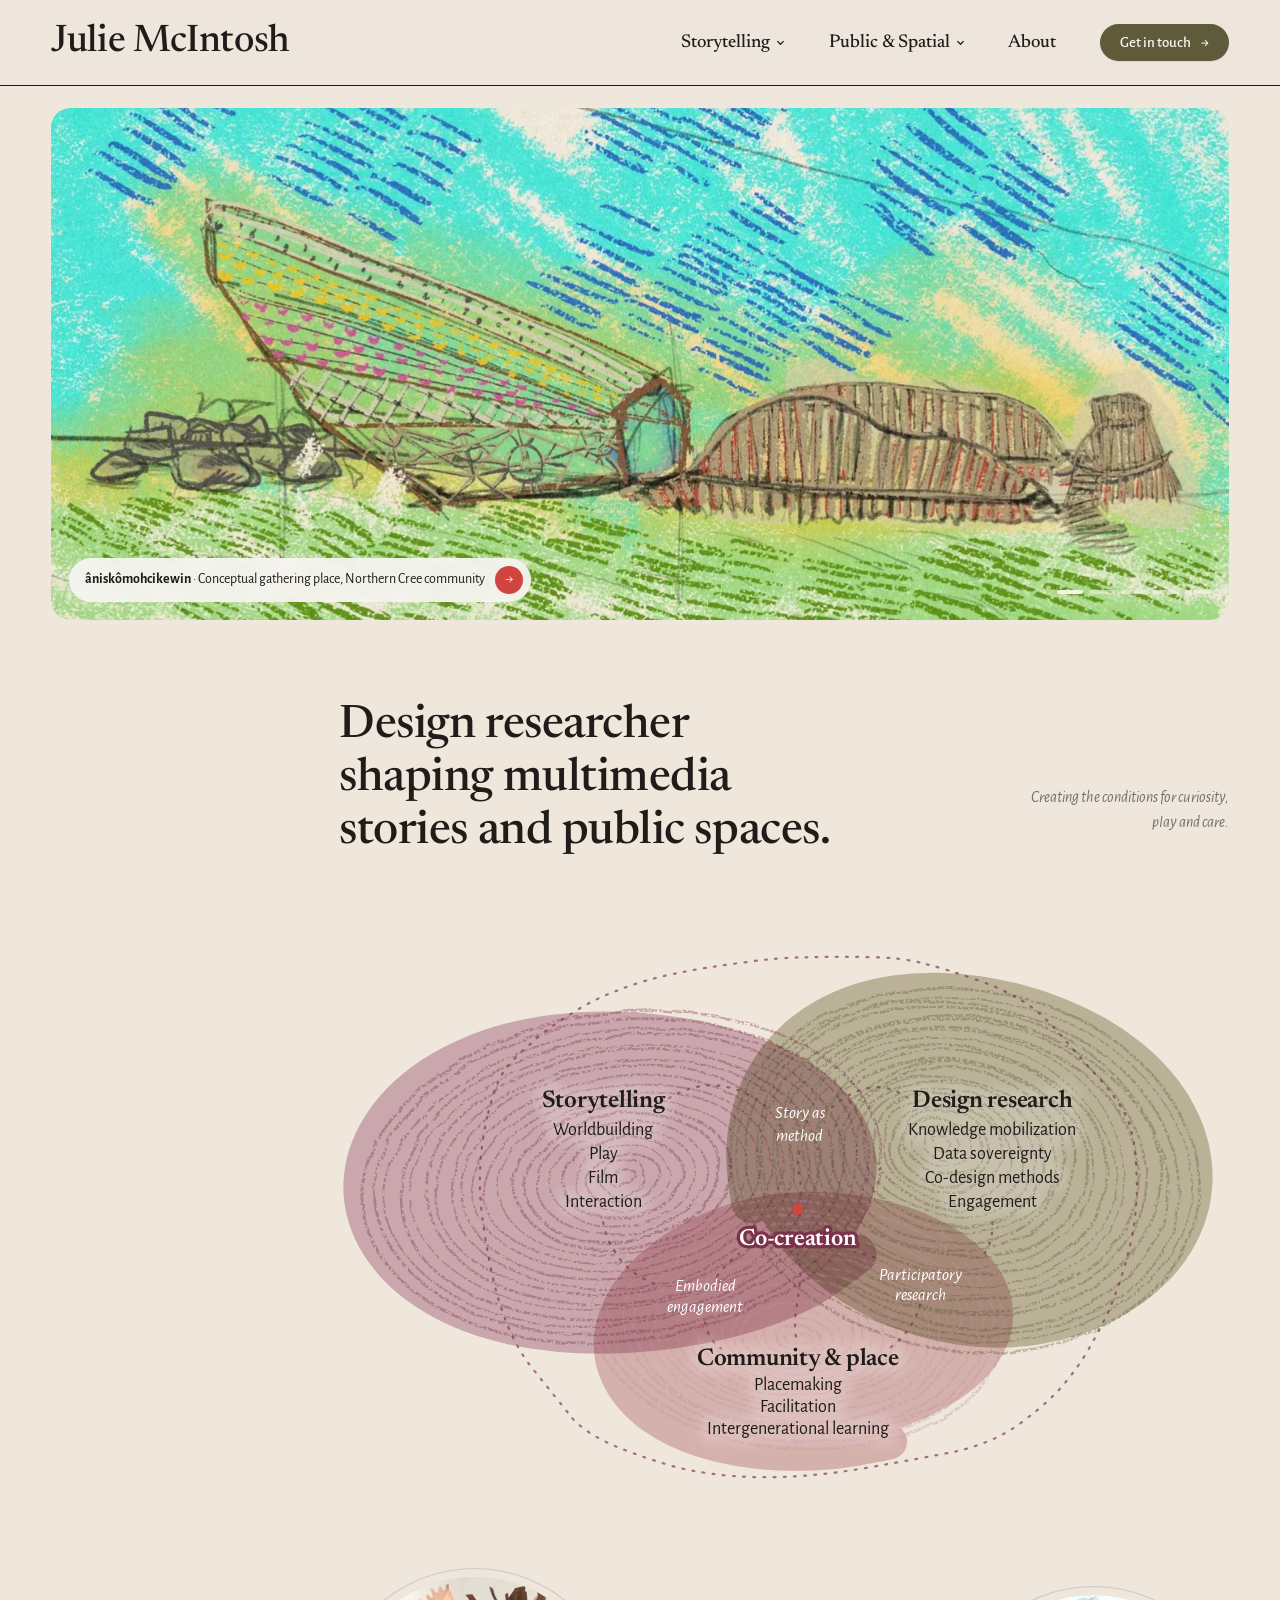
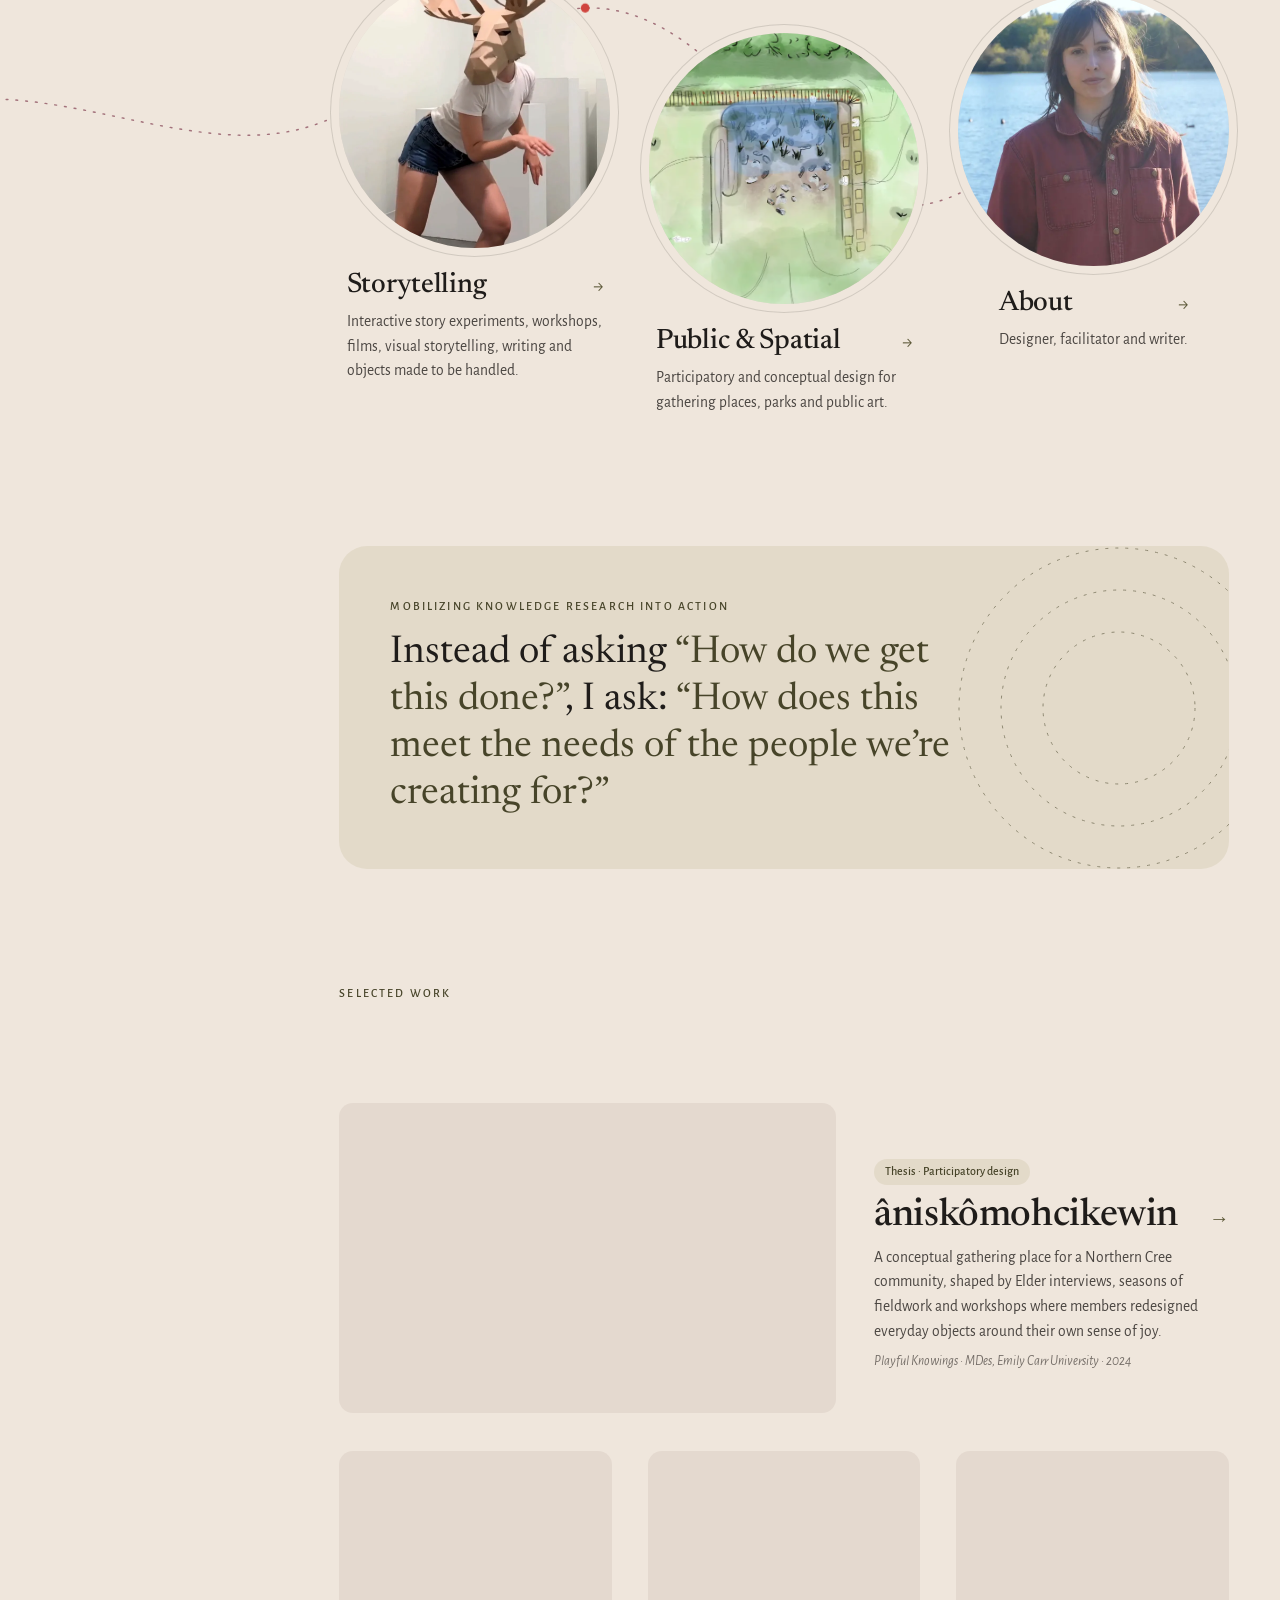
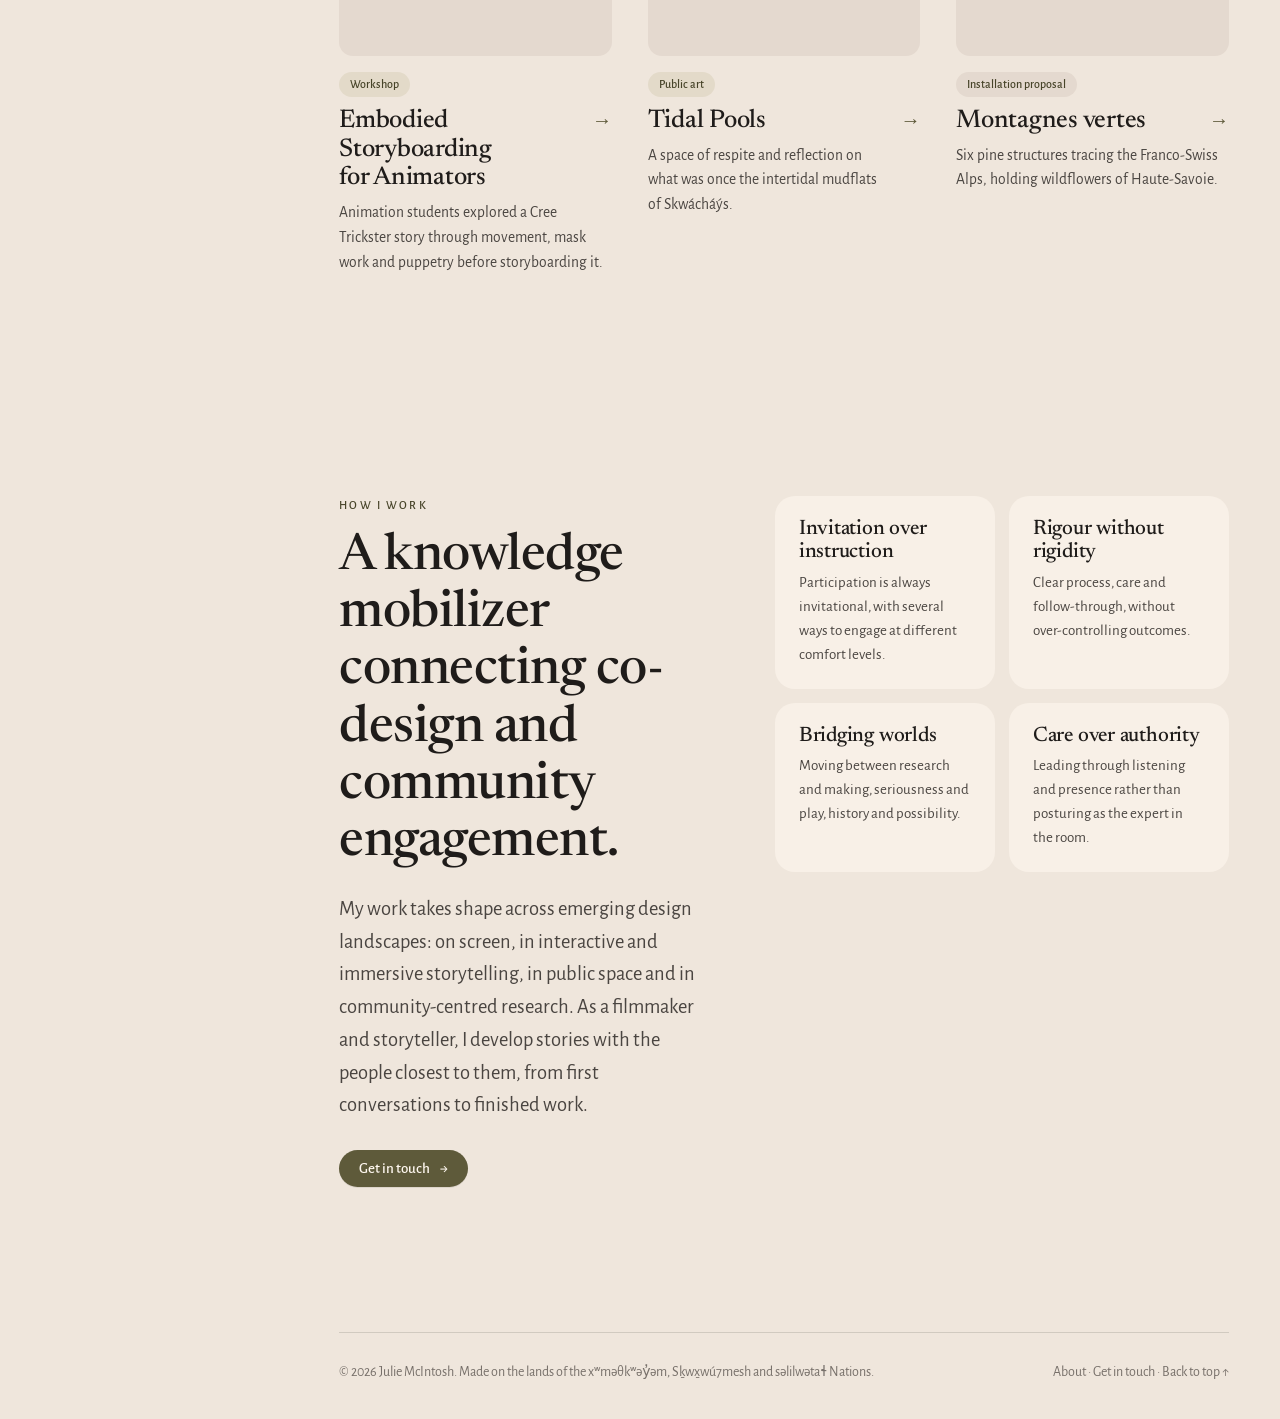
==== commit 46ccfe53: "Load fresh styles and animations Co-Authored-By: Claude Opus 5.5 <noreply@anthropic.com>" ====
--- a/index.html
+++ b/index.html
@@ -15,8 +15,8 @@
 <link rel="preconnect" href="https://fonts.googleapis.com">
 <link rel="preconnect" href="https://fonts.gstatic.com" crossorigin>
 <link href="https://fonts.googleapis.com/css2?family=Alegreya+Sans:ital,wght@0,400;0,500;0,700;1,400&family=Newsreader:opsz,wght@6..72,400;6..72,500;6..72,600&display=swap" rel="stylesheet">
-<link rel="stylesheet" href="assets/css/style.css">
-<script src="assets/js/main.js" defer></script>
+<link rel="stylesheet" href="assets/css/style.css?v=19c2dfc1">
+<script src="assets/js/main.js?v=61ea2db1" defer></script>
 
 </head>
 <body>
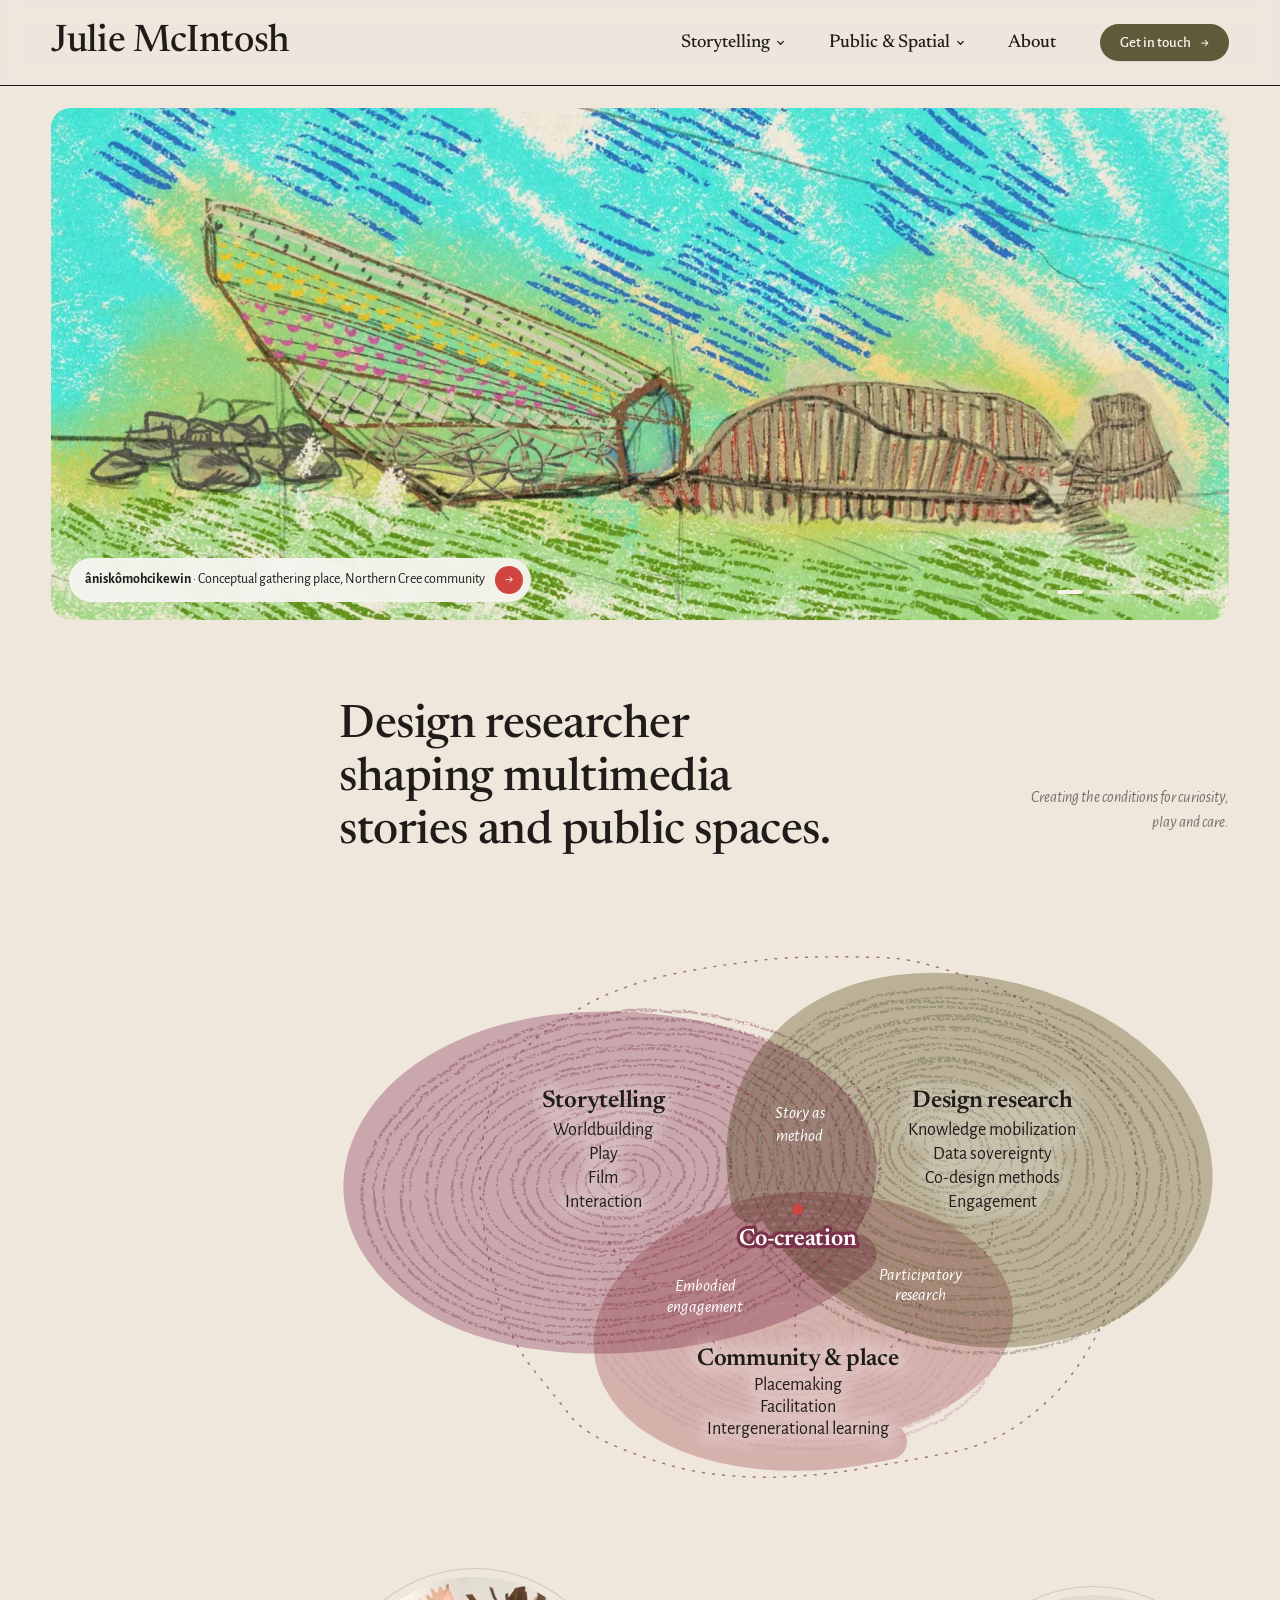
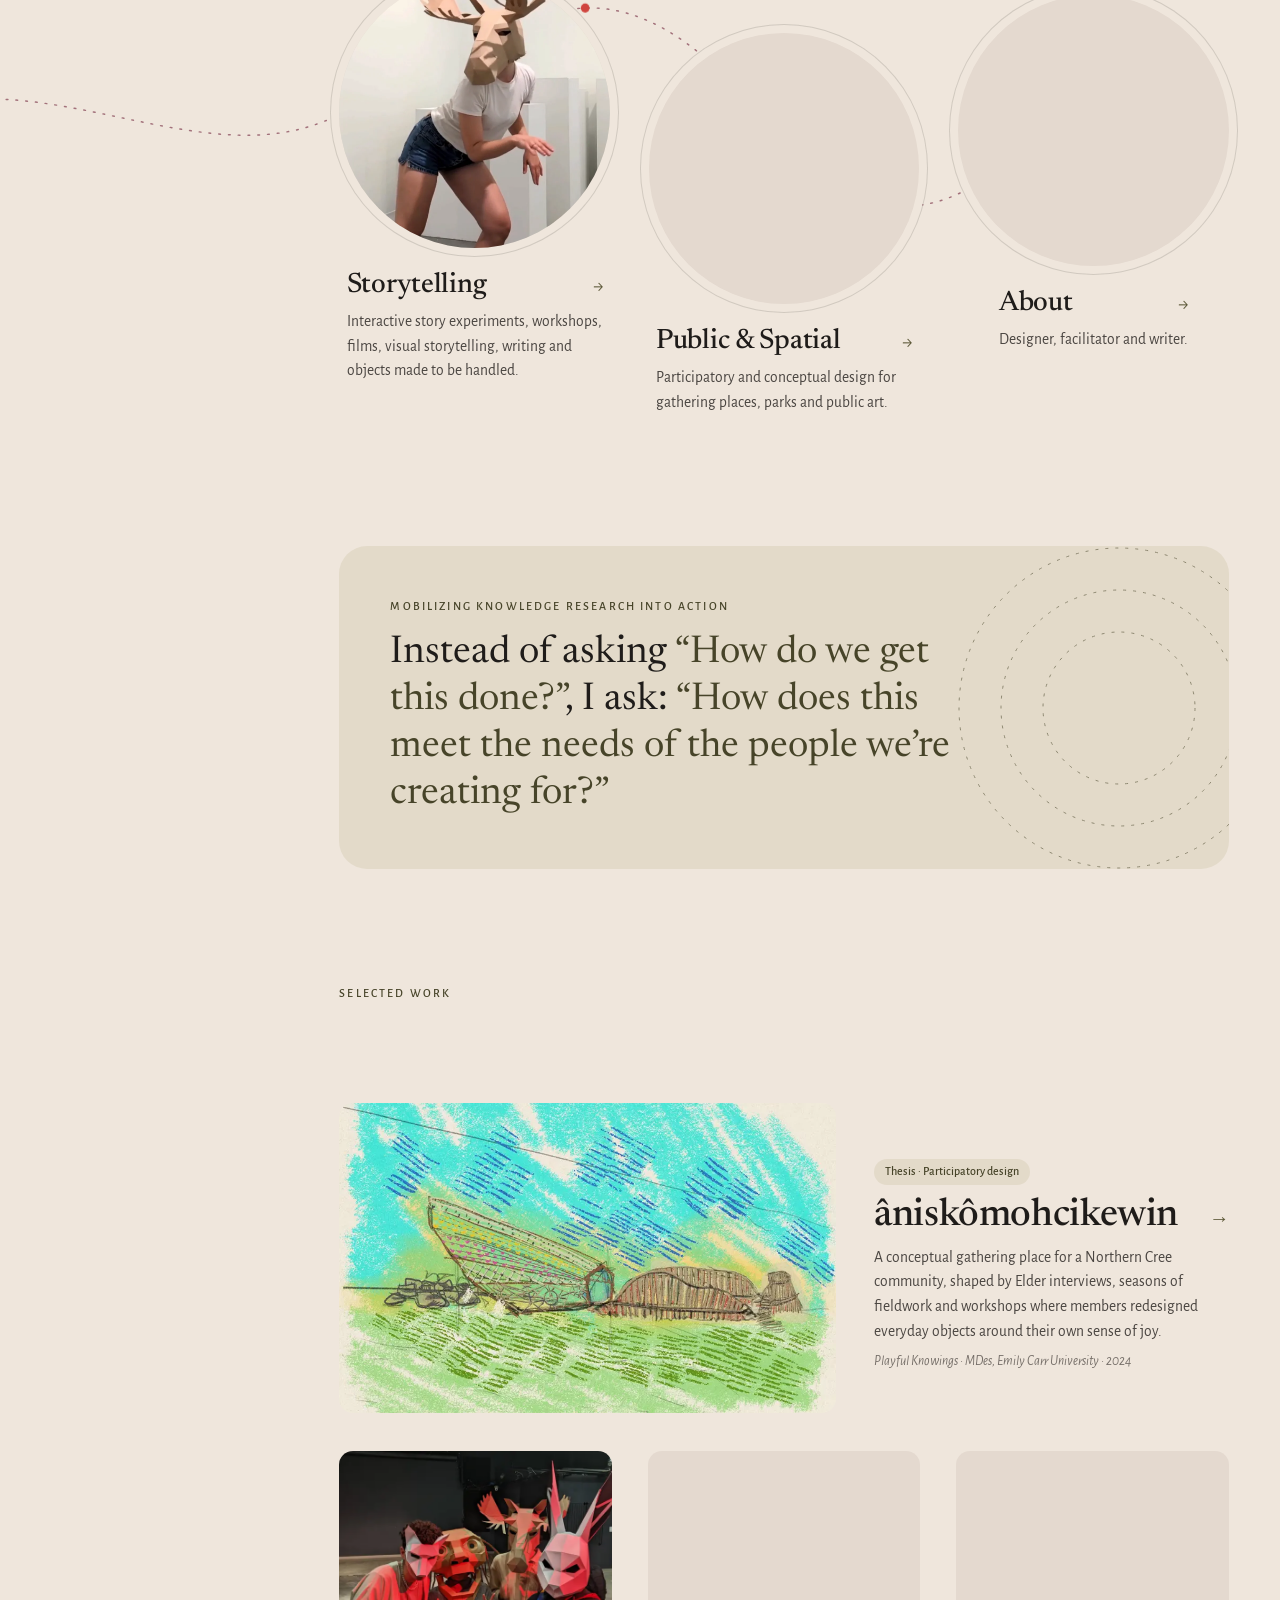
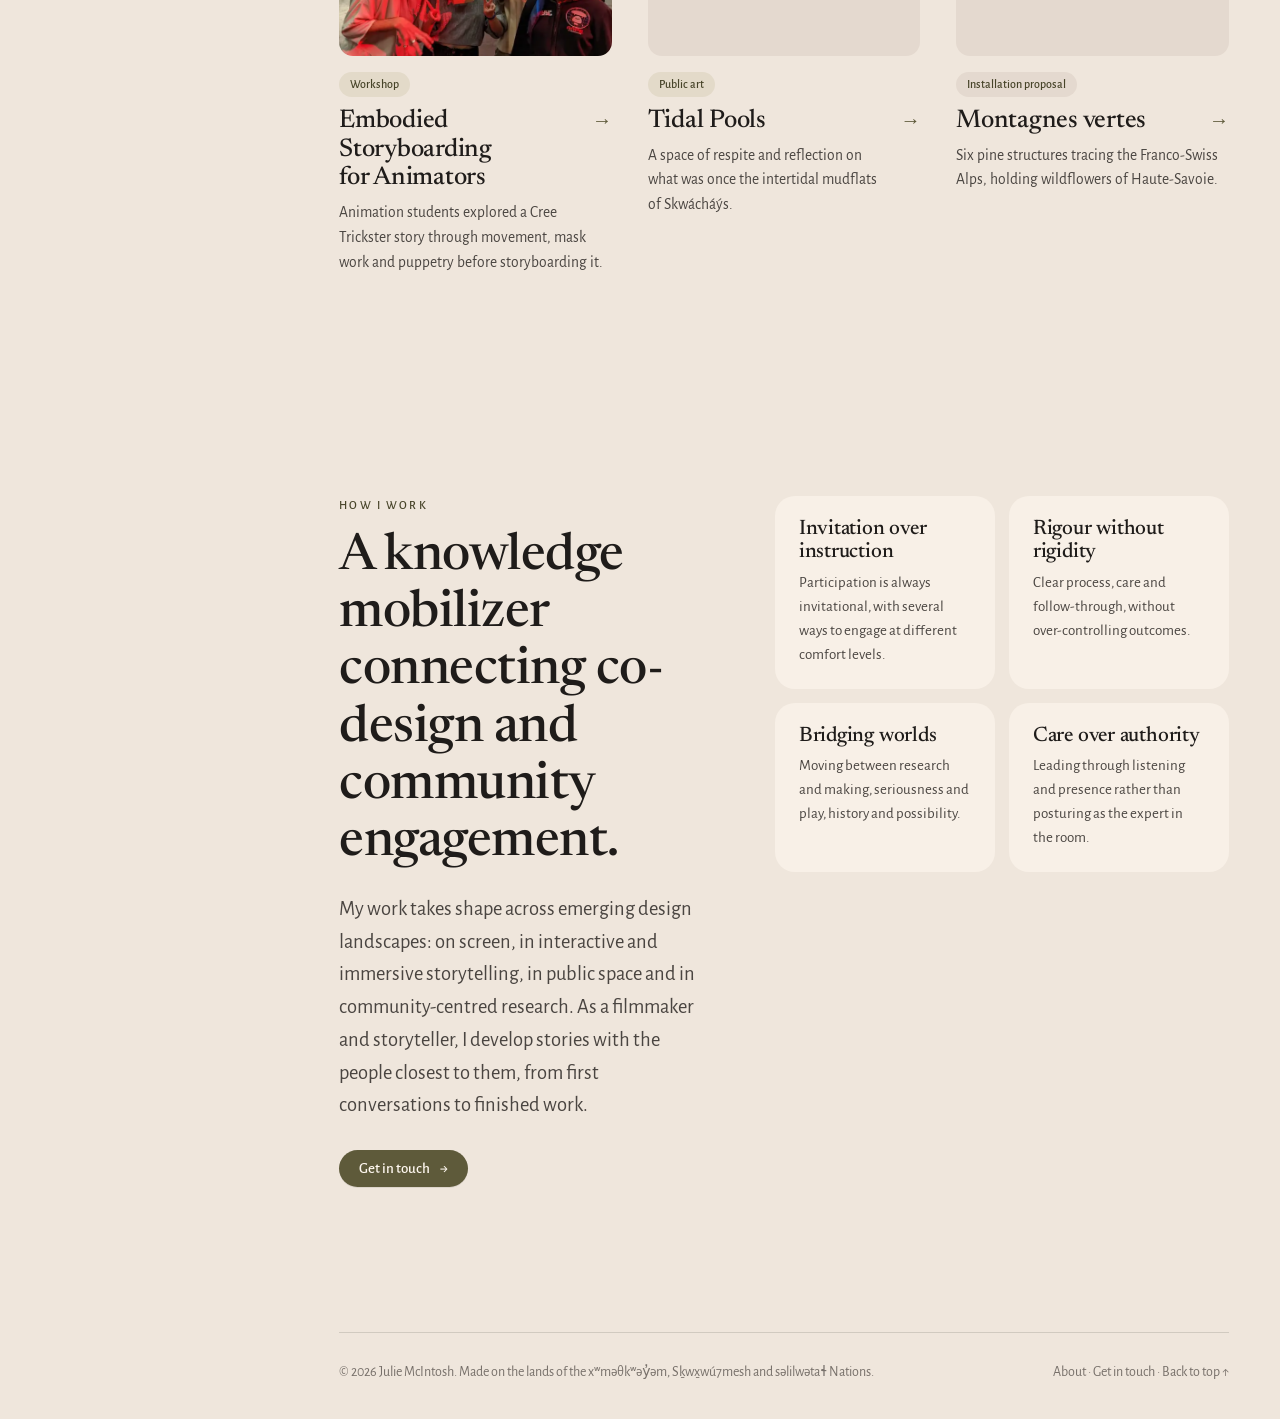
==== commit c59d1743: "Diagram dotted line matches the line below Co-Authored-By: Claude Opus 5.5 <noreply@anthropic.com>" ====
--- a/index.html
+++ b/index.html
@@ -15,7 +15,7 @@
 <link rel="preconnect" href="https://fonts.googleapis.com">
 <link rel="preconnect" href="https://fonts.gstatic.com" crossorigin>
 <link href="https://fonts.googleapis.com/css2?family=Alegreya+Sans:ital,wght@0,400;0,500;0,700;1,400&family=Newsreader:opsz,wght@6..72,400;6..72,500;6..72,600&display=swap" rel="stylesheet">
-<link rel="stylesheet" href="assets/css/style.css?v=19c2dfc1">
+<link rel="stylesheet" href="assets/css/style.css?v=16467da7">
 <script src="assets/js/main.js?v=61ea2db1" defer></script>
 
 </head>
--- a/assets/css/style.css
+++ b/assets/css/style.css
@@ -567,7 +567,7 @@
 .pools__ink.i2 { stroke: var(--green); }
 .pools__ink.i3 { stroke: var(--lilac); }
 /* same dotted line as the home doors path (.map-path) */
-.pools__cuts path { fill: none; stroke: var(--plum); stroke-width: 2.4; stroke-dasharray: 2 9; stroke-linecap: round; opacity: .65; }
+.pools__cuts path { fill: none; stroke: var(--plum); stroke-width: 1.6; stroke-dasharray: 2 9; stroke-linecap: round; opacity: .65; }
 .pools text { text-anchor: middle; fill: var(--ink); font-family: var(--sans); }
 .pools__name text { font-family: var(--head); font-size: 26px; font-weight: 600; letter-spacing: -0.01em; }
 .pools__word text { font-size: 19.5px; }
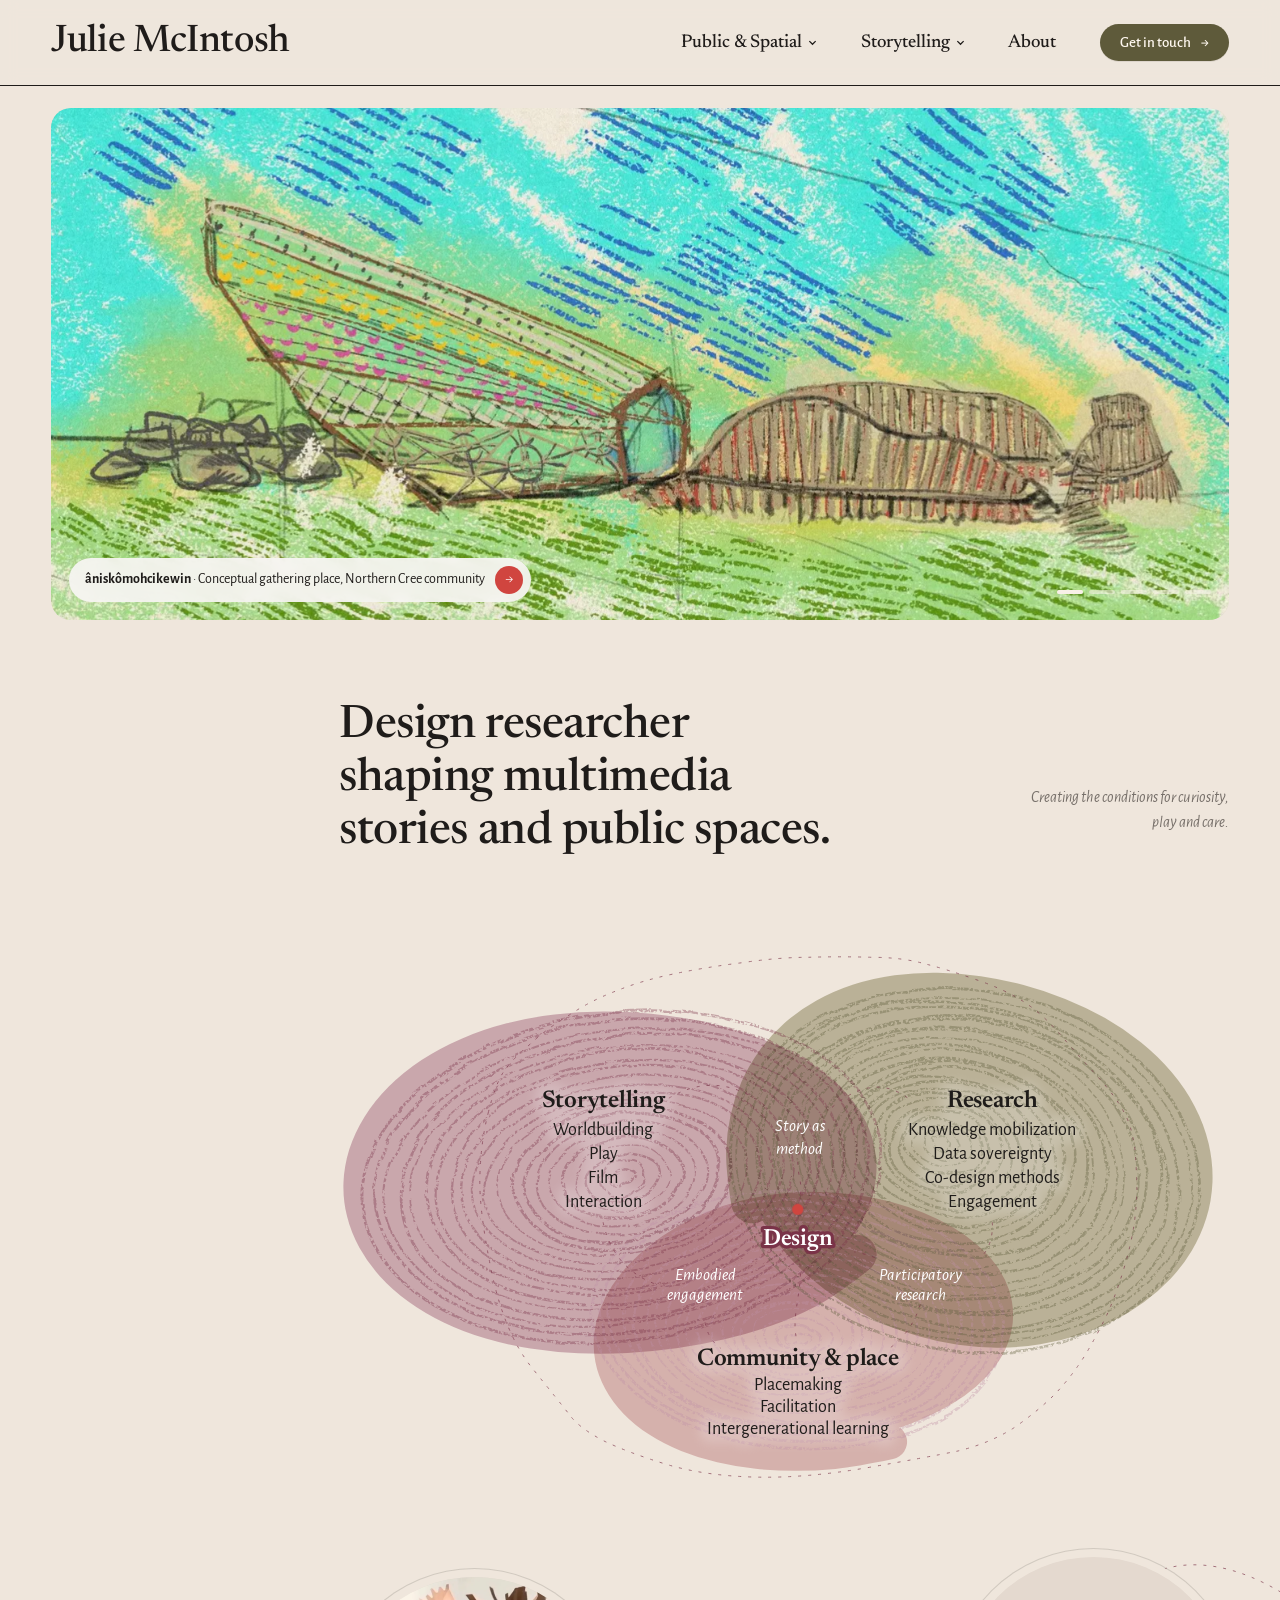
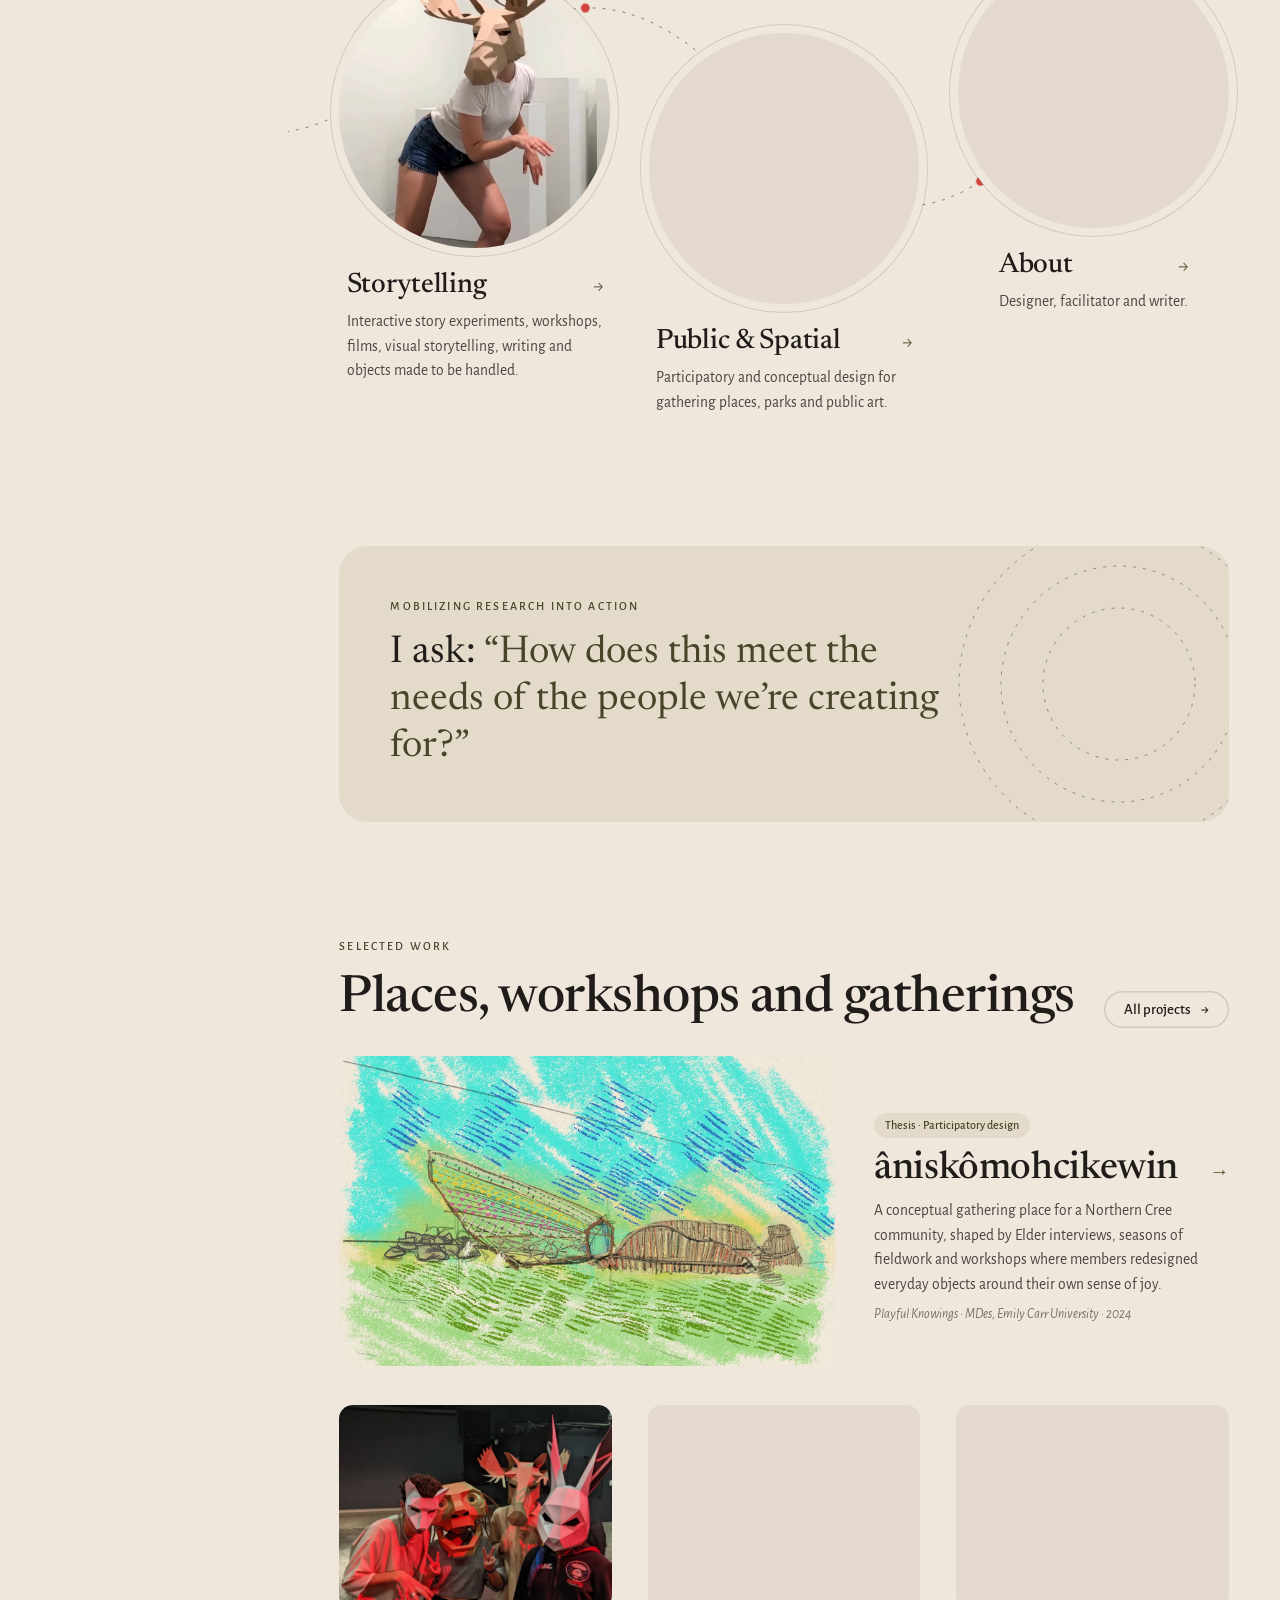
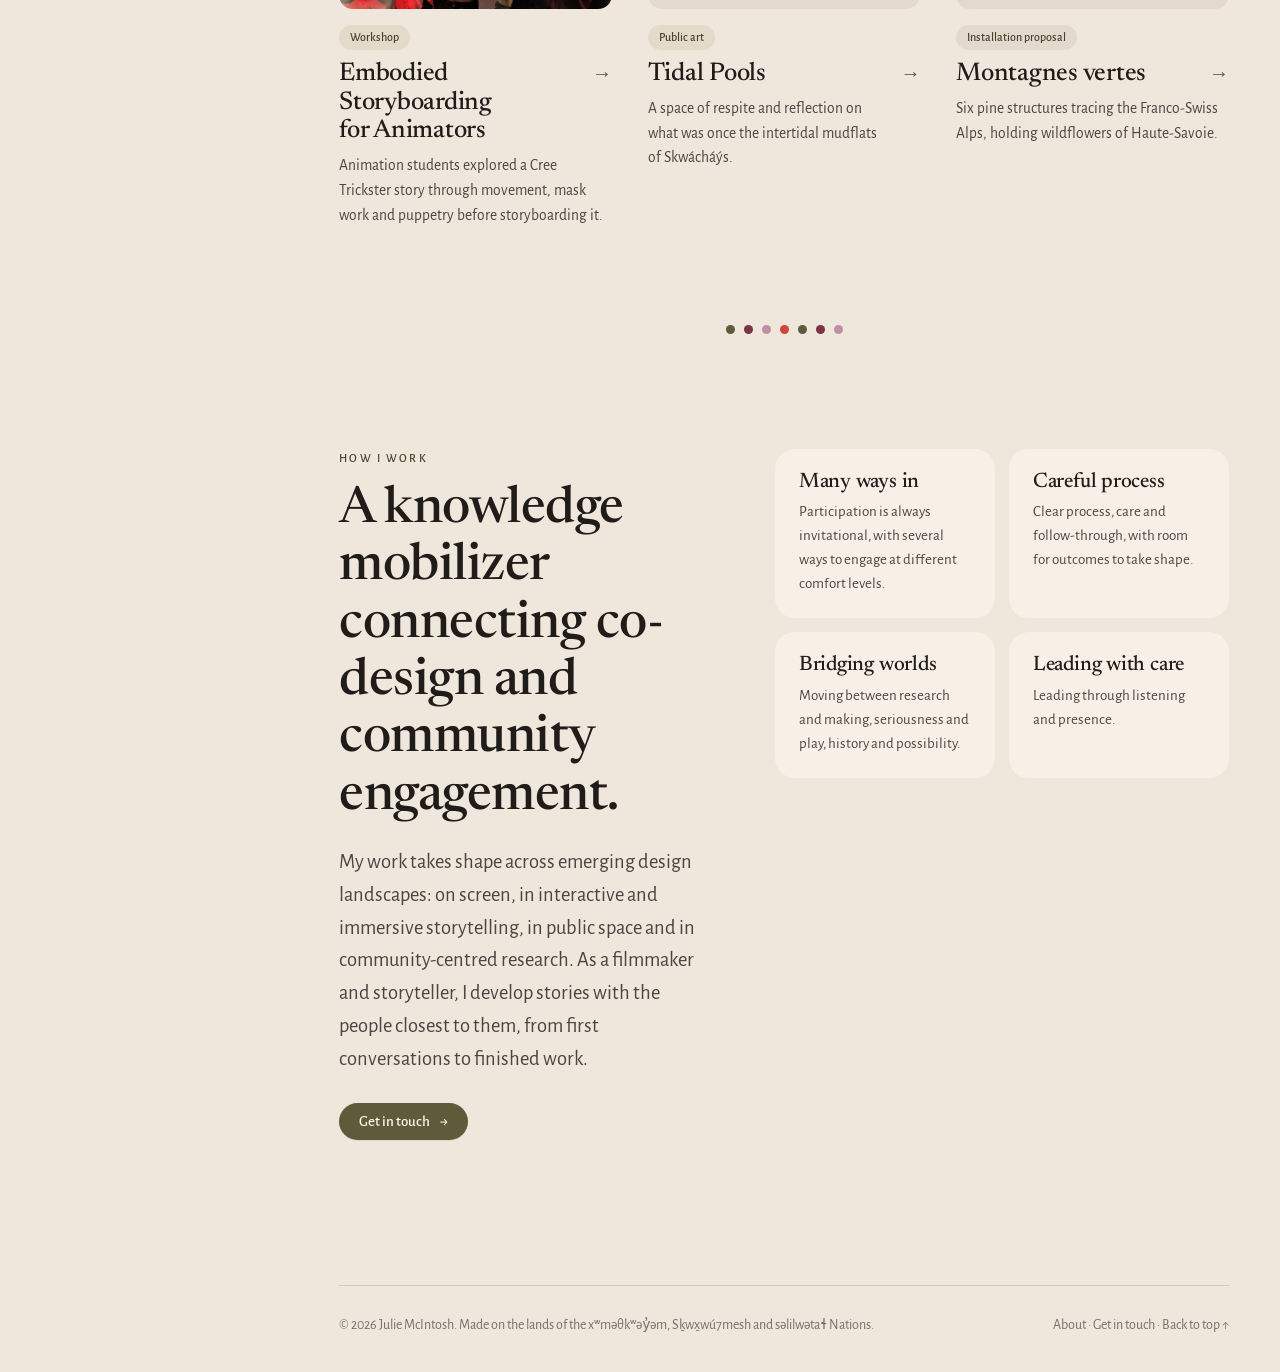
==== commit 86e4b2da: "Update site: homepage, About, material practice photos, cyanotypes in Photography, menu order, plain" ====
--- a/index.html
+++ b/index.html
@@ -15,15 +15,15 @@
 <link rel="preconnect" href="https://fonts.googleapis.com">
 <link rel="preconnect" href="https://fonts.gstatic.com" crossorigin>
 <link href="https://fonts.googleapis.com/css2?family=Alegreya+Sans:ital,wght@0,400;0,500;0,700;1,400&family=Newsreader:opsz,wght@6..72,400;6..72,500;6..72,600&display=swap" rel="stylesheet">
-<link rel="stylesheet" href="assets/css/style.css?v=16467da7">
-<script src="assets/js/main.js?v=61ea2db1" defer></script>
+<link rel="stylesheet" href="assets/css/style.css?v=b9f9fbdd">
+<script src="assets/js/main.js?v=22952735" defer></script>
 
 </head>
 <body>
 <a class="skip" href="#main">Skip to content</a>
 <header class="topnav">
   <a class="brand" href="index.html"><span class="brand__name">Julie McIntosh</span></a>
-  <nav aria-label="Main menu"><ul class="topnav__list"><li class="topnav__item"><a class="topnav__link" href="storytelling.html">Storytelling<svg class="caret" viewBox="0 0 10 10" aria-hidden="true"><path d="M1.5 3.5 5 7l3.5-3.5" fill="none" stroke="currentColor" stroke-width="1.4"/></svg></a><ul class="topnav__menu"><li><a href="embodied-storyboarding.html">Embodied Storyboarding for Animators</a></li><li><a href="tall-tales.html">Tall Tales Storytelling App</a></li><li><a href="the-deceiviest.html">The Deceiviest Social Game</a></li><li><a href="films.html">Films</a></li><li><a href="coming-home.html">Wooden puzzle</a></li><li><a href="material-practice.html">Material practice</a></li><li><a href="photography.html">Photography</a></li><li><a href="storytelling.html#writing">Writing</a></li></ul></li><li class="topnav__item"><a class="topnav__link" href="public-spatial.html">Public &amp; Spatial<svg class="caret" viewBox="0 0 10 10" aria-hidden="true"><path d="M1.5 3.5 5 7l3.5-3.5" fill="none" stroke="currentColor" stroke-width="1.4"/></svg></a><ul class="topnav__menu"><li><a href="aniskomohcikewin.html">âniskômohcikewin</a></li><li><a href="tidal-pools.html">Tidal Pools</a></li><li><a href="montagnes-vertes.html">Montagnes vertes</a></li></ul></li><li class="topnav__item"><a class="topnav__link" href="about.html">About</a></li><li><a class="btn" href="contact.html">Get in touch <span class="arrow">→</span></a></li></ul></nav>
+  <nav aria-label="Main menu"><ul class="topnav__list"><li class="topnav__item"><a class="topnav__link" href="public-spatial.html">Public &amp; Spatial<svg class="caret" viewBox="0 0 10 10" aria-hidden="true"><path d="M1.5 3.5 5 7l3.5-3.5" fill="none" stroke="currentColor" stroke-width="1.4"/></svg></a><ul class="topnav__menu"><li><a href="aniskomohcikewin.html">âniskômohcikewin</a></li><li><a href="tidal-pools.html">Tidal Pools</a></li><li><a href="montagnes-vertes.html">Montagnes vertes</a></li></ul></li><li class="topnav__item"><a class="topnav__link" href="storytelling.html">Storytelling<svg class="caret" viewBox="0 0 10 10" aria-hidden="true"><path d="M1.5 3.5 5 7l3.5-3.5" fill="none" stroke="currentColor" stroke-width="1.4"/></svg></a><ul class="topnav__menu"><li><a href="embodied-storyboarding.html">Embodied Storyboarding for Animators</a></li><li><a href="tall-tales.html">AI Storytelling App</a></li><li><a href="the-deceiviest.html">The Deceiviest Social Game</a></li><li><a href="coming-home.html">Coming Home 3D Puzzle</a></li><li><a href="films.html">Films</a></li><li><a href="photography.html">Photography</a></li><li><a href="storytelling.html#writing">Writing</a></li><li><a href="material-practice.html">Material practice</a></li></ul></li><li class="topnav__item"><a class="topnav__link" href="about.html">About</a></li><li><a class="btn" href="contact.html">Get in touch <span class="arrow">→</span></a></li></ul></nav>
 </header>
 <header class="topbar">
   <a class="brand" href="index.html"><span class="brand__name">Julie McIntosh</span></a>
@@ -39,14 +39,14 @@
   </div></div>
 <div class="shell">
 <aside class="sidebar" id="site-nav"><div class="sidebar__panel">
-  <a class="brand" href="index.html"><span class="brand__name">Julie McIntosh</span><span class="brand__tag">Design researcher and multimedia storyteller bringing concepts to life through co-creation.</span></a>
+  <a class="brand" href="index.html"><span class="brand__name">Julie McIntosh</span><span class="brand__tag">Designer and multimedia storyteller bringing concepts to life through co-creation.</span></a>
   <nav aria-label="Main"><ul class="nav">
     <li class="nav__item"><a class="nav__link" href="index.html" aria-current="page"><span class="nav__num"></span>Home</a></li>
-    <li class="nav__item"><a class="nav__link" href="storytelling.html"><span class="nav__num">I</span>Storytelling</a><ul class="subnav"><li><a href="embodied-storyboarding.html">Embodied Storyboarding for Animators</a></li><li><a href="tall-tales.html">Tall Tales Storytelling App</a></li><li><a href="the-deceiviest.html">The Deceiviest Social Game</a></li><li><a href="films.html">Films</a></li><li><a href="coming-home.html">Wooden puzzle</a></li><li><a href="material-practice.html">Material practice</a></li><li><a href="photography.html">Photography</a></li><li><a href="storytelling.html#writing">Writing</a></li></ul></li><li class="nav__item"><a class="nav__link" href="public-spatial.html"><span class="nav__num">II</span>Public &amp; Spatial</a><ul class="subnav"><li><a href="aniskomohcikewin.html">âniskômohcikewin</a></li><li><a href="tidal-pools.html">Tidal Pools</a></li><li><a href="montagnes-vertes.html">Montagnes vertes</a></li></ul></li><li class="nav__item"><a class="nav__link" href="about.html"><span class="nav__num">III</span>About</a></li>
+    <li class="nav__item"><a class="nav__link" href="public-spatial.html"><span class="nav__num">I</span>Public &amp; Spatial</a><ul class="subnav"><li><a href="aniskomohcikewin.html">âniskômohcikewin</a></li><li><a href="tidal-pools.html">Tidal Pools</a></li><li><a href="montagnes-vertes.html">Montagnes vertes</a></li></ul></li><li class="nav__item"><a class="nav__link" href="storytelling.html"><span class="nav__num">II</span>Storytelling</a><ul class="subnav"><li><a href="embodied-storyboarding.html">Embodied Storyboarding for Animators</a></li><li><a href="tall-tales.html">AI Storytelling App</a></li><li><a href="the-deceiviest.html">The Deceiviest Social Game</a></li><li><a href="coming-home.html">Coming Home 3D Puzzle</a></li><li><a href="films.html">Films</a></li><li><a href="photography.html">Photography</a></li><li><a href="storytelling.html#writing">Writing</a></li><li><a href="material-practice.html">Material practice</a></li></ul></li><li class="nav__item"><a class="nav__link" href="about.html"><span class="nav__num">III</span>About</a></li>
   </ul></nav>
   <div class="sidebar__foot">
     <a class="btn" href="contact.html">Get in touch <span class="arrow">→</span></a>
-    <p class="sidebar__note"><strong>Vancouver and Toronto, Canada</strong><br>Located within the shared, unceded, ancestral territories of the xʷməθkʷəy̓əm (Musqueam), Sḵwx̱wú7mesh (Squamish) and səlilwətaɬ (Tsleil-Waututh) Nations.</p>
+    <p class="sidebar__note">Based in Toronto and Vancouver, Canada.</p>
   </div>
 </div></aside>
 <div class="main">
@@ -63,7 +63,7 @@
 
 <section class="pools reveal" aria-label="Where the work meets">
   <svg class="pools__map" viewBox="0 -12 960 582" role="img" aria-labelledby="pools-t">
-    <title id="pools-t">Hand-drawn map of three overlapping ovals. Storytelling, Design research and Community and place overlap at Co-creation.</title>
+    <title id="pools-t">Hand-drawn map of three overlapping ovals. Storytelling, Research and Community and place overlap at Design.</title>
     <defs><filter id="pool-print" x="-5%" y="-5%" width="110%" height="110%">
       <feTurbulence type="fractalNoise" baseFrequency=".03 .05" numOctaves="2" seed="4" result="warp"/>
       <feDisplacementMap in="SourceGraphic" in2="warp" scale="5" result="drawn"/>
@@ -84,7 +84,7 @@
     <g class="pools__glow" filter="url(#pool-soft)">
     <g class="pools__name">
       <text x="285" y="160">Storytelling</text>
-      <text x="705" y="160">Design research</text>
+      <text x="705" y="160">Research</text>
       <text x="495" y="438">Community &amp; place</text>
     </g>
     <g class="pools__word">
@@ -95,7 +95,7 @@
     </g>
     <g class="pools__name">
       <text x="285" y="160">Storytelling</text>
-      <text x="705" y="160">Design research</text>
+      <text x="705" y="160">Research</text>
       <text x="495" y="438">Community &amp; place</text>
     </g>
     <g class="pools__word">
@@ -104,18 +104,18 @@
       <text x="495" y="465">Placemaking</text><text x="495" y="489">Facilitation</text><text x="495" y="513">Intergenerational learning</text>
     </g>
     <g class="pools__meet">
-      <text x="497" y="172">Story as</text><text x="497" y="196">method</text>
-      <text x="395" y="358">Embodied</text><text x="395" y="381">engagement</text>
+      <text x="497" y="186">Story as</text><text x="497" y="210">method</text>
+      <text x="395" y="346">Embodied</text><text x="395" y="368">engagement</text>
       <text x="628" y="346">Participatory</text><text x="628" y="368">research</text>
     </g>
     <circle class="pools__ember" cx="495" cy="270" r="6"/>
-    <text class="pools__centre" x="495" y="308">Co-creation</text>
+    <text class="pools__centre" x="495" y="308">Design</text>
   </svg>
 </section>
 
 <section class="doors" aria-label="Three ways in">
   <svg class="map-path" viewBox="0 0 1000 300" preserveAspectRatio="none" aria-hidden="true">
-    <path d="M-520 210 C -360 90, -160 250, 0 190 S 90 120, 150 150 C 260 20, 380 40, 500 190 S 760 300, 850 120"/>
+    <path class="map-path__line" d="M-520 210 C -360 90, -160 250, 0 190 S 90 120, 150 150 C 260 20, 380 40, 500 190 S 760 300, 850 120 C 900 0, 1000 -10, 1100 60 S 1500 220, 1900 150"/>
     <circle class="bead" r="5"/><circle class="bead" r="5"/><circle class="bead" r="5"/><circle class="bead" r="5"/>
   </svg>
   <div class="doors__grid">
@@ -130,7 +130,7 @@
       <p>Participatory and conceptual design for gathering places, parks and public art.</p></div>
     </a>
     <a class="door reveal" href="about.html">
-      <div class="door__img"><img src="assets/img/about/portrait-800.webp" srcset="assets/img/about/portrait-800.webp 800w, assets/img/about/portrait-1600.webp 1600w" sizes="(max-width: 680px) 120px, 25vw" alt="Julie McIntosh standing by a lake in autumn" width="800" height="1200" loading="lazy" decoding="async"></div>
+      <div class="door__img"><picture><source media="(min-width: 681px)" srcset="assets/img/about/portrait-home-wide-800.webp" width="800" height="800"><img src="assets/img/about/portrait-home-800.webp" alt="Julie McIntosh standing by a lake in autumn" width="800" height="1000" loading="lazy" decoding="async"></picture></div>
       <div><div class="door__head"><h2>About</h2><span class="arrow-mark">→</span></div>
       <p>Designer, facilitator and writer.</p></div>
     </a>
@@ -140,8 +140,8 @@
 <section class="section">
   <div class="panel panel--sage quote-panel reveal">
     <svg class="quote-panel__rings" viewBox="0 0 340 340" aria-hidden="true"><circle cx="170" cy="170" r="160"/><circle cx="170" cy="170" r="118"/><circle cx="170" cy="170" r="76"/></svg>
-    <span class="eyebrow">Mobilizing knowledge research into action</span>
-    <blockquote>Instead of asking <em>“How do we get this done?”</em>, I ask: <em>“How does this meet the needs of the people we’re creating for?”</em></blockquote>
+    <span class="eyebrow">Mobilizing Research into Action</span>
+    <blockquote>I ask: <em>“How does this meet the needs of the people we’re creating for?”</em></blockquote>
   </div>
 </section>
 
@@ -176,10 +176,10 @@
     <p class="lead" style="margin-top:20px">My work takes shape across emerging design landscapes: on screen, in interactive and immersive storytelling, in public space and in community-centred research. As a filmmaker and storyteller, I develop stories with the people closest to them, from first conversations to finished work.</p>
     <p style="margin-top:28px"><a class="btn" href="contact.html">Get in touch <span class="arrow">→</span></a></p></div>
     <div class="principles">
-      <div class="principle reveal"><h3>Invitation over instruction</h3><p>Participation is always invitational, with several ways to engage at different comfort levels.</p></div>
-      <div class="principle reveal"><h3>Rigour without rigidity</h3><p>Clear process, care and follow-through, without over-controlling outcomes.</p></div>
+      <div class="principle reveal"><h3>Many ways in</h3><p>Participation is always invitational, with several ways to engage at different comfort levels.</p></div>
+      <div class="principle reveal"><h3>Careful process</h3><p>Clear process, care and follow-through, with room for outcomes to take shape.</p></div>
       <div class="principle reveal"><h3>Bridging worlds</h3><p>Moving between research and making, seriousness and play, history and possibility.</p></div>
-      <div class="principle reveal"><h3>Care over authority</h3><p>Leading through listening and presence rather than posturing as the expert in the room.</p></div>
+      <div class="principle reveal"><h3>Leading with care</h3><p>Leading through listening and presence.</p></div>
     </div>
   </div>
 </section>
--- a/assets/css/style.css
+++ b/assets/css/style.css
@@ -1,694 +1,712 @@
-/* Julie McIntosh — portfolio
-   Quiet stone background, Newsreader headings, Alegreya Sans text.
-   Palette from Julie's colour book: Lincoln Green (primary), Taupe Brown plum (secondary),
-   Benifuji lilac (third), Eugenia Red (splash, used sparingly). */
-
-:root {
-  --bg: #efe6dc;
-  --paper: #f8f0e7;
-  --panel: #e4d9cf;
-  --panel-2: #dccfc1;
-  --ink: #1f1c1a;
-  --ink-2: #4a4541;
-  --muted: #77706a;
-  --line: rgba(31, 28, 26, 0.14);
-
-  --green: #5e5a3a;
-  --green-deep: #474429;
-  --plum: #7a3348;
-  --lilac: #bf8fa6;
-  --red: #d0453f;
-
-  --accent: var(--green);
-  --accent-deep: var(--green-deep);
-  --accent-soft: #eadde3;
-  --sage: #e3dac9;
-  --sage-ink: var(--green-deep);
-
-  --head: "Newsreader", Georgia, "Times New Roman", serif;
-  --sans: "Alegreya Sans", system-ui, -apple-system, "Segoe UI", sans-serif;
-
-  --r-lg: 28px;
-  --r-md: 20px;
-  --r-sm: 12px;
-  /* image frames: 30% less round than the panel radii above */
-  --r-img-lg: 20px;
-  --r-img-md: 14px;
-  --r-img-sm: 8px;
-  --side-w: 288px;
-  --gutter: clamp(16px, 4vw, 56px);
-  --ease: cubic-bezier(.22, .7, .2, 1);
-}
-
-@view-transition { navigation: auto; }
-
-*, *::before, *::after { box-sizing: border-box; }
-html { -webkit-text-size-adjust: 100%; scroll-behavior: smooth; }
-body {
-  margin: 0;
-  background: var(--bg);
-  color: var(--ink);
-  font-family: var(--sans);
-  font-size: 16.5px;
-  line-height: 1.6;
-  -webkit-font-smoothing: antialiased;
-  text-rendering: optimizeLegibility;
-}
-img, video, svg { display: block; max-width: 100%; }
-img { height: auto; }
-a { color: inherit; }
-::selection { background: var(--accent-soft); }
-
-h1, h2, h3, h4 {
-  font-family: var(--head);
-  font-weight: 500;
-  line-height: 1.12;
-  letter-spacing: -0.01em;
-  margin: 0;
-  text-wrap: balance;
-}
-p { margin: 0 0 1em; text-wrap: pretty; }
-.skip {
-  position: absolute; left: -999px; top: 8px; z-index: 100;
-  background: var(--ink); color: var(--paper); padding: 8px 14px; border-radius: 99px;
-}
-.skip:focus { left: 16px; }
-:focus-visible { outline: 2px solid var(--accent); outline-offset: 3px; border-radius: 6px; }
-
-/* Pencil cursor everywhere; the spark version marks anything clickable. PNGs are for browsers without SVG cursors. */
-html, html * { cursor: url("../img/cursor-pencil.svg") 2 2, url("../img/cursor-pencil.png") 2 2, auto !important; }
-a, a *, button, button *, label, summary, select, .chip, .zoomable, .masonry .tile, .masonry .tile *, [role="button"] {
-  cursor: url("../img/cursor-pencil-link.svg") 2 2, url("../img/cursor-pencil-link.png") 2 2, pointer !important;
-}
-
-/* Visitor pencil marks (main.js): never receives clicks, sits under the mobile drawer and lightbox */
-.pencil-layer { position: fixed; inset: 0; width: 100%; height: 100%; z-index: 50; pointer-events: none; mix-blend-mode: multiply; }
-.is-drawing, .is-drawing * { user-select: none !important; -webkit-user-select: none !important; }
-@media print { .pencil-layer { display: none; } }
-
-/* Sketch intro (main.js): the page waits under a pencil drawing of itself. If the script never runs,
-   the failsafe animation shows the page after 5s. */
-html.sketching body > :not(.sketch) { visibility: hidden; animation: sketch-failsafe 0s 5s forwards; }
-@keyframes sketch-failsafe { to { visibility: visible; } }
-.sketch { position: fixed; inset: 0; z-index: 1000; background: var(--bg); pointer-events: auto; transition: opacity .6s ease; }
-.sketch.is-leaving { opacity: 0; pointer-events: none; }
-.sketch svg { position: absolute; inset: 0; }
-.sketch path { fill: none; stroke: #2b2724; stroke-opacity: .72; stroke-linecap: round; stroke-linejoin: round; }
-.sketch__note { position: absolute; display: grid; place-items: center; padding: 10px; text-align: center; background: #f8e27c; color: var(--ink); font-family: var(--head); font-style: italic; font-size: 17px; line-height: 1.15; box-shadow: 0 8px 16px rgba(60, 40, 20, .16); opacity: 0; transform: rotate(var(--r)) scale(.6); transition: opacity .3s ease, transform .35s cubic-bezier(.3, 1.4, .5, 1); }
-.sketch__note::before { content: ""; position: absolute; top: -9px; left: 50%; width: 46%; height: 18px; translate: -50% 0; background: rgba(255, 255, 255, .55); rotate: -3deg; }
-.sketch__note.is-on { opacity: 1; transform: rotate(var(--r)) scale(1); }
-
-/* ───────── Shell ───────── */
-.shell {
-  display: grid;
-  grid-template-columns: var(--side-w) minmax(0, 1fr);
-  gap: 0;
-  min-height: 100vh;
-}
-.sidebar {
-  position: sticky; top: 0;
-  height: 100vh;
-  padding: 16px 0 16px 16px;
-}
-.sidebar__panel {
-  height: 100%;
-  background: var(--panel);
-  border-radius: var(--r-lg);
-  padding: 26px 24px 20px;
-  display: flex; flex-direction: column;
-  overflow-y: auto;
-  scrollbar-width: thin;
-}
-.brand { text-decoration: none; display: block; margin-bottom: 18px; }
-.brand__name { font-family: var(--head); font-weight: 500; font-size: 27px; letter-spacing: -0.01em; line-height: 1.05; display: block; }
-.brand__tag {
-  display: block; margin-top: 12px; max-width: 30ch;
-  font-size: 14.5px; line-height: 1.35; color: var(--ink-2);
-}
-.nav { list-style: none; margin: 0; padding: 0; display: grid; gap: 4px; }
-.nav__link {
-  display: flex; align-items: baseline; gap: 12px;
-  padding: 7px 14px; border-radius: 99px;
-  text-decoration: none; font-family: var(--head); font-weight: 500; font-size: 18.5px;
-  white-space: nowrap;
-  transition: background .35s var(--ease), transform .35s var(--ease);
-}
-.nav__num { font-family: var(--head); font-size: 13px; color: var(--accent); width: 18px; flex: none; }
-.nav__link:hover { background: rgba(255, 255, 255, .35); transform: translateX(3px); }
-.nav__link[aria-current="page"], .nav__item.is-open > .nav__link { background: var(--paper); }
-.subnav { list-style: none; margin: 4px 0 10px; padding: 0 0 0 44px; display: none; }
-.nav__item.is-open .subnav { display: block; }
-.subnav a {
-  display: block; padding: 3px 0; font-size: 14.5px; color: var(--ink-2);
-  text-decoration: none; position: relative; transition: color .25s;
-}
-.subnav a::before {
-  content: ""; position: absolute; left: -16px; top: 50%; width: 6px; height: 6px;
-  border-radius: 50%; background: var(--red); transform: translateY(-50%) scale(0);
-  transition: transform .3s var(--ease);
-}
-.subnav a:hover, .subnav a[aria-current="page"] { color: var(--ink); }
-.subnav a:hover::before, .subnav a[aria-current="page"]::before { transform: translateY(-50%) scale(1); }
-.sidebar__foot { margin-top: auto; padding-top: 18px; }
-.sidebar__note { font-size: 13px; color: var(--muted); margin: 12px 0 0; line-height: 1.45; }
-.sidebar__note + .sidebar__note { font-size: 12px; margin-top: 8px; }
-.sidebar__note strong { color: var(--ink-2); font-weight: 600; }
-
-.btn {
-  display: inline-flex; align-items: center; gap: 10px;
-  padding: 11px 20px; border-radius: 99px; border: 0;
-  background: var(--accent); color: #fff8f0;
-  font: 500 15px/1 var(--sans); text-decoration: none; cursor: pointer;
-  transition: background .3s, transform .3s var(--ease), box-shadow .3s;
-  box-shadow: 0 1px 0 rgba(0,0,0,.08);
-}
-.btn:hover { background: var(--plum); transform: translateY(-2px); box-shadow: 0 8px 18px -10px rgba(122, 51, 72, .7); }
-.btn--ghost { background: transparent; color: var(--ink); box-shadow: inset 0 0 0 1.5px var(--line); }
-.btn--ghost:hover { background: var(--paper); color: var(--ink); }
-.btn .arrow { transition: transform .3s var(--ease); }
-.btn:hover .arrow { transform: translateX(3px); }
-
-/* mobile bar */
-.topbar { display: none; }
-.scrim { display: none; }
-
-.main { min-width: 0; padding: 16px var(--gutter) 0; }
-.page { max-width: 1120px; margin: 0 auto; padding: clamp(28px, 5vw, 64px) 0 0; }
-
-/* ───────── Type helpers ───────── */
-.eyebrow {
-  font-size: 12px; letter-spacing: .18em; text-transform: uppercase; color: var(--accent-deep);
-  margin: 0 0 14px; display: block; font-weight: 500;
-}
-.display { font-size: clamp(40px, 6.4vw, 84px); }
-.h-xl { font-size: clamp(30px, 4vw, 52px); }
-.h-lg { font-size: clamp(26px, 3vw, 38px); }
-.h-md { font-size: clamp(21px, 2.1vw, 26px); }
-.lead { font-size: clamp(18px, 1.6vw, 21px); color: var(--ink-2); max-width: 62ch; line-height: 1.6; }
-.muted { color: var(--muted); }
-.aside-note { font-family: var(--sans); font-style: italic; color: var(--muted); font-size: 16px; }
-.prose { max-width: 66ch; }
-.prose h3 { font-size: 24px; margin: 1.6em 0 .5em; }
-.prose ul { padding-left: 1.2em; margin: 0 0 1em; }
-.prose li { margin: .3em 0; }
-.prose li::marker { color: var(--accent); }
-.prose a { text-decoration-color: var(--accent); text-underline-offset: 3px; }
-.prose strong { font-weight: 600; }
-
-/* ───────── Hero reel ───────── */
-.hero { display: grid; gap: 22px; }
-.reel {
-  position: relative; border-radius: var(--r-img-lg); overflow: hidden;
-  aspect-ratio: 16 / 9; background: var(--panel);
-  isolation: isolate;
-}
-.reel__slide {
-  position: absolute; inset: 0; opacity: 0;
-  transition: opacity 1.6s var(--ease);
-}
-.reel__slide img { width: 100%; height: 100%; object-fit: cover; transform: scale(calc(1.02 * var(--reel-zoom, 1))); }
-.reel__slide.is-active { opacity: 1; z-index: 1; }
-.reel__slide.is-active img, .reel__slide.is-leaving img { animation: kenburns calc(var(--reel-ms, 6000ms) + 1600ms) linear forwards; }
-@keyframes kenburns { from { transform: scale(calc(1.02 * var(--reel-zoom, 1))) translate3d(0,0,0); } to { transform: scale(calc(1.1 * var(--reel-zoom, 1))) translate3d(-1.5%, -1%, 0); } }
-.reel__caption {
-  position: absolute; left: 18px; bottom: 18px; z-index: 3;
-  display: flex; align-items: center; gap: 10px;
-  background: rgba(248, 246, 243, .92); backdrop-filter: blur(6px);
-  padding: 8px 8px 8px 16px; border-radius: 99px;
-  font-size: 14px; text-decoration: none; max-width: calc(100% - 36px);
-}
-.reel__caption span { white-space: nowrap; overflow: hidden; text-overflow: ellipsis; }
-.reel__caption b { font-weight: 600; }
-.reel__caption .pill-arrow {
-  flex: none; width: 28px; height: 28px; border-radius: 50%; background: var(--red); color: #fff;
-  display: grid; place-items: center; transition: transform .3s var(--ease);
-}
-.reel__caption:hover .pill-arrow { transform: rotate(-45deg); }
-.reel__dots { position: absolute; right: 18px; bottom: 26px; z-index: 3; display: flex; gap: 6px; }
-.reel__dot {
-  width: 26px; height: 4px; border-radius: 4px; border: 0; padding: 0; cursor: pointer;
-  background: rgba(248, 242, 231, .55); overflow: hidden; position: relative;
-}
-.reel__dot::after {
-  content: ""; position: absolute; inset: 0; background: var(--paper); transform: scaleX(0); transform-origin: left;
-}
-.reel__dot.is-active::after { animation: fill var(--reel-ms, 6000ms) linear forwards; }
-@keyframes fill { to { transform: scaleX(1); } }
-.reel__pause {
-  position: absolute; top: 16px; right: 16px; z-index: 3; width: 36px; height: 36px; border-radius: 50%;
-  border: 0; background: rgba(248, 242, 231, .85); cursor: pointer; display: grid; place-items: center; color: var(--ink);
-  opacity: 0; transition: opacity .3s;
-}
-.reel:hover .reel__pause, .reel__pause:focus-visible { opacity: 1; }
-
-.intro { display: grid; grid-template-columns: minmax(0, 1fr) 220px; gap: 32px; align-items: end; margin-top: clamp(36px, 5vw, 64px); }
-.intro h1 { font-size: clamp(30px, 3.6vw, 48px); line-height: 1.16; }
-.intro .aside-note { text-align: right; padding-bottom: 8px; }
-
-/* ───────── Three doors + map path ───────── */
-.doors { position: relative; margin-top: clamp(56px, 7vw, 96px); }
-.doors__grid { display: grid; grid-template-columns: repeat(3, 1fr); gap: clamp(20px, 3vw, 40px); position: relative; z-index: 1; }
-.door { text-decoration: none; display: block; }
-.door:nth-child(2) { margin-top: 56px; }
-.door:nth-child(3) { margin-top: 18px; }
-.door__img {
-  aspect-ratio: 1; border-radius: 50%; overflow: hidden; background: var(--panel);
-  box-shadow: 0 0 0 8px var(--bg), 0 0 0 9px var(--line);
-  transition: transform .8s var(--ease), box-shadow .5s;
-}
-.door__img img { width: 100%; height: 100%; object-fit: cover; transition: transform 1.2s var(--ease); }
-.door:hover .door__img { transform: rotate(-4deg) scale(1.02); box-shadow: 0 0 0 8px var(--bg), 0 0 0 10px var(--accent); }
-.door:hover .door__img img { transform: scale(1.1) rotate(4deg); }
-.door__head { display: flex; justify-content: space-between; align-items: baseline; margin-top: 22px; gap: 12px; }
-.door__head h2 { font-size: clamp(22px, 2.2vw, 28px); }
-.door p { color: var(--ink-2); font-size: 15.5px; margin-top: 8px; max-width: 32ch; }
-/* Wider screens: the words sit as a left-aligned block, centred under each circle */
-@media (min-width: 681px) {
-  .door > div:last-child { width: fit-content; margin-left: auto; margin-right: auto; }
-}
-.arrow-mark { color: var(--accent); font-size: 20px; transition: transform .35s var(--ease); display: inline-block; }
-.door:hover .arrow-mark, .card:hover .arrow-mark, .list-link:hover .arrow-mark { transform: translateX(5px); }
-.map-path { position: absolute; inset: -6% -2% auto; width: 104%; height: 60%; z-index: 0; pointer-events: none; overflow: visible; }
-.map-path path { fill: none; stroke: var(--plum); stroke-width: 1.6; stroke-dasharray: 2 9; stroke-linecap: round; opacity: .65; }
-.map-path .bead { fill: var(--red); opacity: 0; transform-box: fill-box; transform-origin: center; }
-
-/* ───────── Panels & sections ───────── */
-.section { margin-top: clamp(64px, 9vw, 120px); }
-.section-head { display: flex; justify-content: space-between; align-items: end; gap: 24px; margin-bottom: 28px; flex-wrap: wrap; }
-.panel { background: var(--paper); border-radius: var(--r-lg); padding: clamp(24px, 4vw, 52px); }
-.panel--sage { background: var(--sage); }
-.panel--sand { background: var(--panel); }
-.quote-panel { position: relative; overflow: hidden; }
-.quote-panel blockquote { margin: 0; font-family: var(--head); font-size: clamp(24px, 3vw, 40px); line-height: 1.22; max-width: 26ch; color: var(--ink); }
-.quote-panel blockquote em { color: var(--sage-ink); font-style: normal; }
-.quote-panel .eyebrow { color: var(--sage-ink); }
-.quote-panel__rings { position: absolute; right: -60px; top: 50%; translate: 0 -50%; width: 340px; height: 340px; opacity: .55; }
-.quote-panel__rings circle { fill: none; stroke: var(--sage-ink); stroke-width: 1; stroke-dasharray: 3 7; transform-origin: center; animation: spin 80s linear infinite; }
-.quote-panel__rings circle:nth-child(2) { animation-direction: reverse; animation-duration: 60s; }
-.quote-panel__rings circle:nth-child(3) { animation-duration: 45s; }
-@keyframes spin { to { transform: rotate(360deg); } }
-
-/* Bead divider */
-.beads { display: flex; gap: 9px; justify-content: center; margin: clamp(56px, 8vw, 96px) 0 0; }
-.beads i { width: 9px; height: 9px; border-radius: 50%; background: var(--c, var(--accent)); display: block; transform: scale(0); transition: transform .5s var(--ease); }
-.beads.is-in i { transform: scale(1); }
-
-/* ───────── Cards ───────── */
-.cards { display: grid; grid-template-columns: repeat(2, minmax(0, 1fr)); gap: clamp(22px, 3vw, 40px) clamp(20px, 3vw, 36px); }
-.cards--3 { grid-template-columns: repeat(3, minmax(0, 1fr)); }
-.card { text-decoration: none; display: block; }
-.card__img { border-radius: var(--r-img-md); overflow: hidden; background: var(--panel); aspect-ratio: 4 / 3; }
-.card__img img { width: 100%; height: 100%; object-fit: cover; transition: transform 1.1s var(--ease), filter .6s; }
-.card:hover .card__img img { transform: scale(1.045); }
-.card__img img.crop-bezel { transform: scale(1.16); }
-.card:hover .card__img img.crop-bezel { transform: scale(1.2); }
-.card__body { padding-top: 14px; }
-.tag {
-  display: inline-block; font-size: 12px; font-weight: 500; padding: 3px 11px; border-radius: 99px;
-  background: var(--sage); color: var(--sage-ink); margin-bottom: 10px;
-}
-.tag--sand { background: var(--panel); color: var(--accent-deep); }
-.card h3 { font-size: clamp(22px, 2vw, 27px); display: flex; justify-content: space-between; gap: 12px; align-items: baseline; }
-.card p { color: var(--ink-2); font-size: 15.5px; margin: 8px 0 0; }
-.card .meta { font-size: 13.5px; color: var(--muted); font-style: italic; margin-top: 6px; }
-.card[hidden] { display: none; }
-.card--wide { grid-column: 1 / -1; display: grid; grid-template-columns: 1.4fr 1fr; gap: clamp(20px, 3vw, 40px); align-items: center; }
-.card--wide .card__img { aspect-ratio: 16 / 10; }
-.card--wide h3 { font-size: clamp(26px, 3vw, 40px); }
-
-/* Filters */
-.filters { display: flex; flex-wrap: wrap; gap: 8px; margin: 0 0 30px; }
-.chip {
-  border: 0; cursor: pointer; font: 500 14px/1 var(--sans);
-  padding: 10px 16px; border-radius: 99px; background: var(--paper); color: var(--ink-2);
-  transition: background .3s, color .3s;
-}
-.chip:hover { background: var(--panel); }
-.chip[aria-pressed="true"] { background: var(--ink); color: var(--paper); }
-.showing { font-style: italic; color: var(--muted); font-size: 15px; margin: -14px 0 24px; }
-
-/* Lists (writing) */
-.list { border-top: 1px solid var(--line); }
-.list-link {
-  display: grid; grid-template-columns: 1fr auto; gap: 6px 24px; align-items: baseline;
-  padding: 20px 4px; border-bottom: 1px solid var(--line); text-decoration: none;
-  transition: background .3s, padding .4s var(--ease);
-}
-.list-link:hover { background: rgba(255,255,255,.35); padding-left: 14px; }
-.list-link h3 { font-size: clamp(19px, 1.8vw, 23px); }
-.list-link .arrow-mark { grid-row: span 2; }
-.list-link small { color: var(--muted); font-size: 14px; }
-
-/* ───────── Chapter header ───────── */
-.chapter-head { max-width: 760px; }
-.chapter-head .eyebrow { font-family: var(--head); text-transform: none; letter-spacing: 0; font-size: 18px; color: var(--accent); }
-.chapter-head h1 { font-size: clamp(40px, 6.3vw, 79px); line-height: 1; }
-.chapter-head .lead { margin-top: 22px; }
-
-/* ───────── Project page ───────── */
-.project-head { display: grid; gap: 22px; max-width: 900px; }
-.crumbs { font-size: 14px; color: var(--muted); }
-.crumbs a { text-decoration: none; }
-.crumbs a:hover { color: var(--accent-deep); }
-.project-head h1 { font-size: clamp(38px, 5.8vw, 72px); line-height: 1.02; }
-.facts { display: grid; grid-template-columns: repeat(auto-fit, minmax(170px, 1fr)); gap: 12px 28px; margin-top: 28px; padding: 14px 0; border-top: 1px solid var(--line); border-bottom: 1px solid var(--line); }
-.facts dt { font-size: 12px; letter-spacing: .14em; text-transform: uppercase; color: var(--muted); }
-.facts dd { margin: 2px 0 0; font-size: 15.5px; line-height: 1.4; }
-.cover { margin: clamp(32px, 5vw, 56px) 0 0; border-radius: var(--r-img-lg); overflow: hidden; background: var(--panel); }
-.cover img, .cover video { width: 100%; max-height: 78vh; object-fit: cover; }
-/* --cover-shift moves the picture sideways inside its frame; keep it within (zoom - 1) / 2 so no gap shows */
-.cover img { transform: translateX(var(--cover-shift, 0)) scale(var(--cover-zoom, 1)); }
-.cover--contain img { object-fit: contain; background: var(--paper); }
-
-.block { display: grid; grid-template-columns: 220px minmax(0, 1fr); gap: clamp(20px, 4vw, 64px); margin-top: clamp(56px, 7vw, 96px); }
-.block > h2 { font-size: clamp(24px, 2.4vw, 30px); position: sticky; top: 32px; align-self: start; }
-/* Heading above the content, for sections whose content needs the full width */
-.block--stacked { grid-template-columns: 1fr; gap: 18px; }
-.block--stacked > h2 { position: static; }
-.block--stacked .prose { max-width: none; }
-.block > h2 small { display: block; font-family: var(--sans); font-size: 12px; letter-spacing: .16em; text-transform: uppercase; color: var(--accent); margin-bottom: 8px; }
-
-.fig { margin: 0; }
-.fig img, .fig video { border-radius: var(--r-img-md); width: 100%; background: var(--panel); }
-.fig figcaption { font-size: 14px; color: var(--muted); margin-top: 10px; line-height: 1.5; }
-.fig--paper img { background: #fff; }
-.figs { display: grid; gap: clamp(14px, 2vw, 24px); margin-top: clamp(28px, 4vw, 44px); }
-.figs--2 { grid-template-columns: repeat(2, minmax(0, 1fr)); }
-.figs--3 { grid-template-columns: repeat(3, minmax(0, 1fr)); }
-.figs--4 { grid-template-columns: repeat(4, minmax(0, 1fr)); }
-.figs--5 { grid-template-columns: repeat(5, minmax(0, 1fr)); }
-.figs .fig img { aspect-ratio: var(--ar, auto); object-fit: cover; }
-.figs--square .fig img { aspect-ratio: 1; }
-.figs--portrait .fig img { aspect-ratio: 3 / 4; }
-/* Swap a photo on phones only (e.g. Coming Home: a landscape photo fills the lone third slot) */
-.phone-only { display: none; }
-@media (max-width: 680px) { .not-phone { display: none; } .phone-only { display: block; } .fig--phone-wide { grid-column: 1 / -1; } .figs .fig--phone-wide img { aspect-ratio: 16 / 10; } }
-.figs--wide .fig img { aspect-ratio: 16 / 9; }
-/* Storytelling: two tiles per row, 10% larger than the standard two-up grid */
-@media (min-width: 961px) {
-  .main:has(> .page--wide) { padding-left: 16px; padding-right: 16px; }
-  .page--wide { max-width: 1110px; }
-  #story-cards { column-gap: 24px; }
-}
-.full { margin-top: clamp(40px, 6vw, 72px); }
-.zoomable { cursor: zoom-in; }
-
-.pull {
-  font-family: var(--head); font-size: clamp(24px, 2.8vw, 34px); line-height: 1.25;
-  margin: clamp(48px, 6vw, 80px) 0; padding-left: clamp(18px, 3vw, 32px); border-left: 3px solid var(--lilac); max-width: 30ch;
-}
-.pull cite { display: block; font-family: var(--sans); font-style: normal; font-size: 14px; color: var(--muted); margin-top: 12px; }
-
-.steps { counter-reset: s; display: grid; gap: 14px; margin: 1.2em 0; padding: 0; list-style: none; }
-.steps li { counter-increment: s; background: var(--paper); border-radius: var(--r-sm); padding: 16px 18px 16px 58px; position: relative; }
-.steps li::before {
-  content: counter(s); position: absolute; left: 16px; top: 14px; width: 28px; height: 28px; border-radius: 50%;
-  background: var(--accent-soft); color: var(--accent-deep); font-family: var(--head); font-size: 15px; display: grid; place-items: center;
-}
-.steps b { font-weight: 600; display: block; }
-
-.traits { display: grid; grid-template-columns: repeat(3, minmax(0, 1fr)); gap: 14px; margin-top: 28px; }
-.trait { background: var(--paper); border-radius: var(--r-md); padding: 22px; position: relative; overflow: hidden; }
-.trait h3 { font-size: 22px; margin: 18px 0 8px; }
-.trait p { font-size: 15px; color: var(--ink-2); margin: 0; }
-.trait__mark { width: 44px; height: 44px; }
-.trait__mark circle { fill: none; stroke: var(--accent); stroke-width: 1.5; }
-.trait__mark .f { fill: var(--accent); stroke: none; }
-
-.object { display: grid; grid-template-columns: minmax(0, 1fr) minmax(0, 1fr); gap: clamp(20px, 4vw, 56px); align-items: start; margin-top: clamp(56px, 8vw, 104px); }
-.object:nth-of-type(even) .object__media { order: 2; }
-.object__media { display: grid; gap: 14px; }
-.object__media img { border-radius: var(--r-img-md); width: 100%; }
-/* Coming Home: each puzzle piece and its colour */
-.pieces { list-style: none; margin: 0; padding: 0; display: grid; gap: 18px; }
-.pieces li { position: relative; padding-left: 30px; }
-.pieces li::before { content: ""; position: absolute; left: 0; top: .42em; width: 16px; height: 16px; border-radius: 50%; background: var(--c); }
-.pieces b { display: block; font-family: var(--head); font-weight: 500; font-size: 20px; }
-.object__num { font-family: var(--head); color: var(--accent); font-size: 18px; }
-.object h2 { font-size: clamp(28px, 3vw, 40px); margin: 6px 0 6px; }
-.object .spec { font-size: 14.5px; color: var(--muted); font-style: italic; margin-bottom: 18px; }
-
-.video { border-radius: var(--r-img-md); overflow: hidden; background: #111; }
-.video video { width: 100%; display: block; }
-.video--youtube { aspect-ratio: 16 / 9; }
-.video--youtube iframe { display: block; width: 100%; height: 100%; border: 0; }
-.video-half { width: 40%; margin-inline: auto; }
-/* A section beside a piece of media, e.g. Embodied: Outcome with the short video on the right */
-.split-media { display: grid; grid-template-columns: minmax(0, 1fr) minmax(0, 34%); gap: clamp(24px, 4vw, 56px); align-items: start; margin-top: clamp(56px, 7vw, 96px); }
-.split-media > .block { margin-top: 0; }
-.split-media__aside .video-title { text-align: left; }
-@media (max-width: 680px) { .split-media { grid-template-columns: 1fr; } }
-.video-sub { text-align: center; color: var(--muted); margin: -8px 0 18px; }
-.steps--grid { grid-template-columns: repeat(2, minmax(0, 1fr)); }
-@media (max-width: 680px) { .steps--grid { grid-template-columns: 1fr; } }
-.video-title { font-size: clamp(22px, 2.2vw, 28px); text-align: center; margin: 0 0 16px; }
-@media (max-width: 680px) { .video-half { width: 100%; } }
-
-.film { display: grid; grid-template-columns: minmax(0, 1.5fr) minmax(0, 1fr); gap: clamp(20px, 3vw, 44px); align-items: center; margin-top: clamp(48px, 7vw, 88px); }
-.film h2 { font-size: clamp(28px, 3vw, 40px); margin-bottom: 8px; }
-.film .spec { font-size: 14px; color: var(--muted); font-style: italic; }
-
-/* Flipbook */
-.flipbook { display: grid; grid-template-columns: minmax(0, 420px) minmax(0, 1fr); gap: clamp(20px, 4vw, 56px); align-items: center; }
-.flip__stage { position: relative; aspect-ratio: 1 / 1.05; perspective: 1600px; }
-.flip__page {
-  position: absolute; inset: 0; border-radius: 10px; overflow: hidden; background: #fff;
-  box-shadow: 0 18px 40px -24px rgba(42, 32, 25, .5);
-  transform-origin: top center; backface-visibility: hidden;
-  transition: transform .9s var(--ease), opacity .9s var(--ease);
-  opacity: 0; transform: rotateX(-12deg) translateY(10px);
-}
-.flip__page img { width: 100%; height: 100%; object-fit: cover; }
-.flip__page.is-active { opacity: 1; transform: none; z-index: 2; }
-.flip__page.is-gone { opacity: 0; transform: rotateX(80deg) translateY(-6px); z-index: 3; }
-.flip__ring { position: absolute; top: -8px; left: 8%; right: 8%; height: 16px; z-index: 5;
-  background: repeating-linear-gradient(90deg, #3a2e26 0 10px, transparent 10px 22px); border-radius: 3px; opacity: .85; }
-.flip__ctrl { display: flex; align-items: center; gap: 12px; margin-top: 18px; }
-.flip__ctrl button { width: 40px; height: 40px; border-radius: 50%; border: 0; background: var(--paper); cursor: pointer; font-size: 18px; transition: background .3s; }
-.flip__ctrl button:hover { background: var(--panel); }
-.flip__count { font-family: var(--head); color: var(--muted); }
-.flip__roles { list-style: none; padding: 0; margin: 0; display: grid; gap: 8px; }
-.flip__roles li { padding: 12px 16px; border-radius: var(--r-sm); background: var(--paper); color: var(--ink-2); transition: background .4s, color .4s, transform .4s var(--ease); }
-.flip__roles li b { font-family: var(--head); font-weight: 400; color: var(--ink); }
-.flip__roles li.is-on { background: var(--plum); color: #fff3f5; transform: translateX(6px); }
-.flip__roles li.is-on b { color: #fff; }
-
-/* Photography masonry */
-.masonry { columns: 3 260px; column-gap: 18px; }
-.masonry .tile { break-inside: avoid; margin: 0 0 18px; border-radius: var(--r-img-sm); overflow: hidden; display: block; position: relative; cursor: zoom-in; background: var(--panel); }
-.masonry .tile img { width: 100%; transition: transform 1.2s var(--ease), filter .6s; filter: grayscale(1) contrast(1.02); }
-.masonry .tile:hover img { transform: scale(1.04); }
-
-/* Next project */
-.next {
-  display: grid; grid-template-columns: 1fr auto; align-items: center; gap: 20px;
-  margin-top: clamp(72px, 9vw, 120px); padding: clamp(24px, 4vw, 44px); border-radius: var(--r-lg);
-  background: var(--panel); text-decoration: none; transition: background .4s;
-}
-.next:hover { background: var(--panel-2); }
-.next small { font-size: 12px; letter-spacing: .16em; text-transform: uppercase; color: var(--accent-deep); }
-.next h2 { font-size: clamp(28px, 3.4vw, 44px); margin-top: 6px; }
-.next__circle { width: 64px; height: 64px; border-radius: 50%; background: var(--plum); color: #fff; display: grid; place-items: center; font-size: 24px; transition: transform .5s var(--ease); }
-.next:hover .next__circle { transform: rotate(-45deg) scale(1.06); }
-
-/* About */
-.about-grid { display: grid; grid-template-columns: minmax(0, .9fr) minmax(0, 1.1fr); gap: clamp(24px, 5vw, 72px); align-items: start; }
-.portrait { border-radius: var(--r-img-lg); overflow: hidden; position: sticky; top: 32px; }
-.portrait img { width: 100%; aspect-ratio: 4 / 5; object-fit: cover; object-position: 50% 30%; }
-.principles { display: grid; grid-template-columns: repeat(2, minmax(0, 1fr)); gap: 14px; }
-.principle { background: var(--paper); border-radius: var(--r-md); padding: 22px 24px; }
-.principle h3 { font-size: 21px; margin-bottom: 6px; }
-.principle p { font-size: 15px; color: var(--ink-2); margin: 0; }
-.timeline { list-style: none; padding: 0; margin: 0; }
-.timeline li { display: grid; grid-template-columns: 110px 1fr; gap: 18px; padding: 14px 0; border-bottom: 1px solid var(--line); }
-.timeline time { font-family: var(--head); color: var(--accent); }
-
-/* Contact */
-.contact-grid { display: grid; grid-template-columns: minmax(0, 1fr) minmax(0, 1fr); gap: clamp(24px, 5vw, 64px); align-items: start; }
-.form { display: grid; gap: 16px; }
-.field label { display: block; font-size: 14px; font-weight: 500; margin-bottom: 6px; }
-.field input, .field textarea, .field select {
-  width: 100%; font: 16px/1.4 var(--sans); color: var(--ink);
-  padding: 13px 16px; border-radius: var(--r-sm); border: 1.5px solid transparent; background: var(--paper);
-  transition: border-color .25s, background .25s;
-}
-.field textarea { min-height: 160px; resize: vertical; }
-.field input:focus, .field textarea:focus, .field select:focus { outline: none; border-color: var(--accent); background: #fff; }
-.radio-row { display: flex; flex-wrap: wrap; gap: 8px; border: 0; padding: 0; margin: 0; }
-.radio-row legend { font-size: 14px; font-weight: 500; margin-bottom: 8px; padding: 0; }
-.radio-row input { position: absolute; opacity: 0; pointer-events: none; }
-.radio-row label { padding: 9px 15px; border-radius: 99px; background: var(--paper); cursor: pointer; font-size: 14.5px; transition: background .25s, color .25s; }
-.radio-row input:checked + label { background: var(--ink); color: var(--paper); }
-.radio-row input:focus-visible + label { outline: 2px solid var(--accent); outline-offset: 2px; }
-.form-note { font-size: 14px; color: var(--muted); }
-.form-status { font-size: 15px; color: var(--sage-ink); min-height: 1.4em; }
-.crayon { border-radius: var(--r-img-lg); overflow: hidden; aspect-ratio: 1; position: relative; }
-.crayon img { width: 100%; height: 100%; object-fit: cover; animation: drift 30s ease-in-out infinite alternate; }
-@keyframes drift { from { transform: scale(1.05) rotate(0deg); } to { transform: scale(1.18) rotate(4deg); } }
-
-/* Footer */
-.footer { margin-top: clamp(72px, 10vw, 140px); padding: 28px 0 36px; border-top: 1px solid var(--line); display: flex; flex-wrap: wrap; justify-content: space-between; gap: 12px 32px; font-size: 14px; color: var(--muted); max-width: 1120px; margin-left: auto; margin-right: auto; }
-.footer a { text-decoration: none; }
-.footer a:hover { color: var(--accent-deep); }
-
-/* Lightbox */
-.lightbox {
-  position: fixed; inset: 0; z-index: 90; display: grid; place-items: center; padding: 4vmin;
-  background: rgba(28, 25, 23, .92); opacity: 0; pointer-events: none; transition: opacity .35s;
-}
-.lightbox.is-open { opacity: 1; pointer-events: auto; }
-.lightbox img { max-height: 86vh; max-width: 100%; width: auto; border-radius: 7px; transform: scale(.96); transition: transform .45s var(--ease); }
-.lightbox.is-open img { transform: none; }
-.lightbox__cap { color: #e9dccb; font-size: 14px; margin-top: 12px; text-align: center; max-width: 70ch; }
-.lightbox button { position: absolute; border: 0; background: rgba(248, 242, 231, .12); color: #f8f2e7; width: 46px; height: 46px; border-radius: 50%; font-size: 20px; cursor: pointer; transition: background .3s; }
-.lightbox button:hover { background: rgba(248, 242, 231, .25); }
-.lightbox__close { top: 18px; right: 18px; }
-.lightbox__prev { left: 18px; top: 50%; translate: 0 -50%; }
-.lightbox__next { right: 18px; top: 50%; translate: 0 -50%; }
-
-/* Reveal */
-.reveal { opacity: 0; transform: translateY(26px); transition: opacity 1s var(--ease), transform 1s var(--ease); transition-delay: var(--d, 0ms); }
-.reveal.is-in { opacity: 1; transform: none; }
-.no-js .reveal { opacity: 1; transform: none; }
-
-@keyframes line-grow { from { transform: scaleX(0); } to { transform: scaleX(1); } }
-@keyframes name-swipe { from { opacity: 0; clip-path: inset(-20% 100% -20% 0); } to { opacity: 1; clip-path: inset(-20% -2% -20% 0); } }
-@keyframes menu-fade { from { opacity: 0; } to { opacity: 1; } }
-
-/* ───────── Home: hand-drawn pool map (keywords only) ───────── */
-.pools { margin: clamp(48px, 7vw, 88px) auto 0; max-width: 900px; }
-.pools__map { width: 100%; height: auto; overflow: visible; }
-.pools__ink { fill: none; stroke-linecap: round; mix-blend-mode: multiply; opacity: .36; }
-.pools__paint { fill: none; stroke-linecap: round; stroke-linejoin: round; mix-blend-mode: multiply; }
-.pools__paint.w1 { stroke: var(--lilac); stroke-opacity: .62; }
-.pools__paint.w2 { stroke: #a5a27f; stroke-opacity: .62; }
-.pools__paint.w3 { stroke: #c98a8f; stroke-opacity: .5; }
-.pools__ink.i1 { stroke: var(--plum); }
-.pools__ink.i2 { stroke: var(--green); }
-.pools__ink.i3 { stroke: var(--lilac); }
-/* same dotted line as the home doors path (.map-path) */
-.pools__cuts path { fill: none; stroke: var(--plum); stroke-width: 1.6; stroke-dasharray: 2 9; stroke-linecap: round; opacity: .65; }
-.pools text { text-anchor: middle; fill: var(--ink); font-family: var(--sans); }
-.pools__name text { font-family: var(--head); font-size: 26px; font-weight: 600; letter-spacing: -0.01em; }
-.pools__word text { font-size: 19.5px; }
-.pools__meet text { font-size: 18.5px; font-style: italic; fill: #fff; }
-/* gentle white highlight behind the dark words: blurred so its edges fade to nothing */
-.pools__glow { opacity: .2; }
-.pools .pools__glow text { fill: #fff; stroke: #fff; stroke-width: 18px; stroke-linejoin: round; }
-.pools .pools__centre { font-family: var(--head); font-size: 25.2px; font-weight: 600; fill: #fff; letter-spacing: -0.01em; paint-order: stroke; stroke: var(--plum); stroke-width: 7px; stroke-linejoin: round; }
-.pools__ember { fill: var(--red); transform-box: fill-box; transform-origin: center; }
-@media (max-width: 680px) {
-  .pools { margin-left: calc(var(--gutter) * -1 + 4px); margin-right: calc(var(--gutter) * -1 + 4px); }
-  .pools__name text { font-size: 33px; }
-  .pools__word text { font-size: 26px; }
-  .pools__meet text { font-size: 24px; }
-  .pools .pools__centre { font-size: 31.5px; }
-}
-
-/* ───────── Home: wide reel + top menu that hands off to the sidebar on scroll ───────── */
-.home-hero { padding: 16px var(--gutter) 0; }
-.home-hero .reel { max-width: 1680px; margin: 0 auto; }
-.intro:first-child { margin-top: 0; }
-.topnav { display: none; }
-@media (min-width: 961px) {
-  .is-home .topnav {
-    display: flex; align-items: center; justify-content: space-between; gap: 32px;
-    position: sticky; top: 0; z-index: 40;
-    padding: 20px var(--gutter); background: rgba(239, 230, 220, .94); backdrop-filter: blur(8px);
-    transition: opacity .5s var(--ease);
-  }
-  .is-home .topnav::after { content: ""; position: absolute; left: 0; right: 0; bottom: 0; height: 1px; background: var(--ink); transform-origin: left; }
-  .is-home .topnav .brand { margin: 0; }
-  .is-home .topnav .brand__name { font-size: 38px; font-weight: 500; }
-  .is-home.intro-play .topnav::after { animation: line-grow 1.4s var(--ease) both; }
-  .is-home.intro-play .topnav .brand__name { animation: name-swipe 1.3s ease-out both; }
-  .is-home.intro-play .topnav nav { animation: menu-fade 1.1s ease .45s both; }
-  /* above the divider line, so the dropdowns overlay it */
-  .topnav nav { position: relative; z-index: 1; }
-  .topnav__list { list-style: none; margin: 0; padding: 0; display: flex; align-items: center; gap: clamp(20px, 3.4vw, 52px); }
-  .topnav__item { position: relative; }
-  .topnav__link {
-    display: inline-flex; align-items: center; gap: 6px; padding: 8px 0;
-    font-family: var(--head); font-size: 18.5px; font-weight: 500; text-decoration: none; transition: color .25s;
-  }
-  .topnav__link:hover, .topnav__link[aria-current="page"] { color: var(--plum); }
-  .topnav__link .caret { width: 9px; height: 9px; transition: transform .3s var(--ease); }
-  .topnav__item:hover .caret, .topnav__item:focus-within .caret { transform: rotate(180deg); }
-  .topnav__menu {
-    list-style: none; margin: 0; padding: 8px; position: absolute; top: 100%; left: -14px; min-width: 250px;
-    background: var(--paper); border: 1px solid var(--line); border-radius: var(--r-img-sm);
-    box-shadow: 0 18px 40px -24px rgba(31, 28, 26, .45);
-    opacity: 0; visibility: hidden; transform: translateY(6px);
-    transition: opacity .25s, transform .25s var(--ease), visibility 0s .25s;
-  }
-  .topnav__item:hover .topnav__menu, .topnav__item:focus-within .topnav__menu { opacity: 1; visibility: visible; transform: none; transition: opacity .25s, transform .25s var(--ease); }
-  .topnav__menu a { display: block; padding: 8px 12px; border-radius: 6px; font-size: 16.5px; line-height: 1.3; text-decoration: none; color: var(--ink-2); }
-  .topnav__menu a:hover { background: var(--bg); color: var(--ink); }
-  .is-home.side-in .topnav { opacity: 0; visibility: hidden; pointer-events: none; transition: opacity .5s var(--ease), visibility 0s .5s; }
-
-  .is-home .home-hero { padding-top: 22px; }
-  .is-home .home-hero .reel { aspect-ratio: 2.3 / 1; max-height: calc(100vh - 140px); }
-  .is-home .shell { display: block; }
-  .is-home .main { margin-left: var(--side-w); }
-  .is-home .sidebar {
-    position: fixed; left: 0; top: 0; width: var(--side-w); z-index: 30;
-    opacity: 0; visibility: hidden;
-    transition: opacity .5s var(--ease), visibility 0s .5s;
-  }
-  .is-home.side-in .sidebar { opacity: 1; visibility: visible; transition: opacity .7s var(--ease) .15s; }
-}
-
-/* ───────── Responsive ───────── */
-@media (max-width: 1100px) {
-  .cards--3 { grid-template-columns: repeat(2, minmax(0, 1fr)); }
-  .traits { grid-template-columns: repeat(2, minmax(0, 1fr)); }
-  .figs--5 { grid-template-columns: repeat(3, minmax(0, 1fr)); }
-}
-@media (max-width: 960px) {
-  .shell { grid-template-columns: 1fr; }
-  .topbar {
-    display: flex; position: sticky; top: 0; z-index: 40; align-items: center; justify-content: space-between;
-    padding: 12px 16px; background: rgba(239, 230, 220, .92); backdrop-filter: blur(8px);
-    border-bottom: 1px solid var(--line);
-  }
-  .topbar .brand { margin: 0; }
-  .topbar .brand__name { font-size: 22px; }
-  .menu-btn { border: 0; background: var(--panel); border-radius: 99px; padding: 10px 16px; font: 500 14px/1 var(--sans); cursor: pointer; display: inline-flex; gap: 8px; align-items: center; color: var(--ink); }
-  .menu-btn i { width: 16px; height: 10px; position: relative; display: block; }
-  .menu-btn i::before, .menu-btn i::after { content: ""; position: absolute; left: 0; right: 0; height: 1.5px; background: currentColor; border-radius: 2px; }
-  .menu-btn i::before { top: 1px; } .menu-btn i::after { bottom: 1px; }
-  .sidebar { position: fixed; z-index: 60; left: 0; top: 0; width: min(320px, 86vw); padding: 12px; transform: translateX(-104%); transition: transform .5s var(--ease); }
-  .nav-open .sidebar { transform: none; }
-  .scrim { display: block; position: fixed; inset: 0; z-index: 55; background: rgba(42, 32, 25, .35); opacity: 0; pointer-events: none; transition: opacity .4s; }
-  .nav-open .scrim { opacity: 1; pointer-events: auto; }
-  .sidebar .brand { margin-bottom: 26px; }
-  .main { padding-top: 0; }
-  .block { grid-template-columns: 1fr; gap: 14px; }
-  .block > h2 { position: static; }
-  .about-grid, .contact-grid, .object, .film, .flipbook, .card--wide { grid-template-columns: 1fr; }
-  .object:nth-of-type(even) .object__media { order: 0; }
-  .portrait { position: static; max-width: 520px; }
-  .intro { grid-template-columns: 1fr; gap: 12px; }
-  .intro .aside-note { text-align: left; }
-}
-@media (max-width: 680px) {
-  body { font-size: 16px; }
-  .doors__grid { grid-template-columns: 1fr; gap: 44px; }
-  .door { display: grid; grid-template-columns: 120px 1fr; gap: 20px; align-items: center; }
-  .door:nth-child(n) { margin-top: 0; }
-  .door__head { margin-top: 0; }
-  .map-path { display: none; }
-  .cards, .cards--3, .principles, .traits { grid-template-columns: 1fr; }
-  .figs--3, .figs--4, .figs--5 { grid-template-columns: repeat(2, minmax(0, 1fr)); }
-  .reel { aspect-ratio: 4 / 5; }
-  .reel__dots { display: none; }
-  .timeline li { grid-template-columns: 1fr; gap: 2px; }
-  .quote-panel__rings { opacity: .25; }
-  .next { grid-template-columns: 1fr; }
-}
-
-@media (prefers-reduced-motion: reduce) {
-  *, *::before, *::after { animation-duration: .01ms !important; animation-iteration-count: 1 !important; transition-duration: .01ms !important; }
-  .reveal { opacity: 1; transform: none; }
-  @view-transition { navigation: none; }
-}
+/* Julie McIntosh — portfolio
+   Quiet stone background, Newsreader headings, Alegreya Sans text.
+   Palette from Julie's colour book: Lincoln Green (primary), Taupe Brown plum (secondary),
+   Benifuji lilac (third), Eugenia Red (splash, used sparingly). */
+
+:root {
+  --bg: #efe6dc;
+  --paper: #f8f0e7;
+  --panel: #e4d9cf;
+  --panel-2: #dccfc1;
+  --ink: #1f1c1a;
+  --ink-2: #4a4541;
+  --muted: #77706a;
+  --line: rgba(31, 28, 26, 0.14);
+
+  --green: #5e5a3a;
+  --green-deep: #474429;
+  --plum: #7a3348;
+  --lilac: #bf8fa6;
+  --red: #d0453f;
+
+  --accent: var(--green);
+  --accent-deep: var(--green-deep);
+  --accent-soft: #eadde3;
+  --sage: #e3dac9;
+  --sage-ink: var(--green-deep);
+
+  --head: "Newsreader", Georgia, "Times New Roman", serif;
+  --sans: "Alegreya Sans", system-ui, -apple-system, "Segoe UI", sans-serif;
+
+  --r-lg: 28px;
+  --r-md: 20px;
+  --r-sm: 12px;
+  /* image frames: 30% less round than the panel radii above */
+  --r-img-lg: 20px;
+  --r-img-md: 14px;
+  --r-img-sm: 8px;
+  --side-w: 288px;
+  --gutter: clamp(16px, 4vw, 56px);
+  --ease: cubic-bezier(.22, .7, .2, 1);
+}
+
+@view-transition { navigation: auto; }
+
+*, *::before, *::after { box-sizing: border-box; }
+html { -webkit-text-size-adjust: 100%; scroll-behavior: smooth; }
+body {
+  margin: 0;
+  background: var(--bg);
+  color: var(--ink);
+  font-family: var(--sans);
+  font-size: 16.5px;
+  line-height: 1.6;
+  -webkit-font-smoothing: antialiased;
+  text-rendering: optimizeLegibility;
+}
+img, video, svg { display: block; max-width: 100%; }
+img { height: auto; }
+a { color: inherit; }
+::selection { background: var(--accent-soft); }
+
+h1, h2, h3, h4 {
+  font-family: var(--head);
+  font-weight: 500;
+  line-height: 1.12;
+  letter-spacing: -0.01em;
+  margin: 0;
+  text-wrap: balance;
+}
+p { margin: 0 0 1em; text-wrap: pretty; }
+.skip {
+  position: absolute; left: -999px; top: 8px; z-index: 100;
+  background: var(--ink); color: var(--paper); padding: 8px 14px; border-radius: 99px;
+}
+.skip:focus { left: 16px; }
+:focus-visible { outline: 2px solid var(--accent); outline-offset: 3px; border-radius: 6px; }
+
+/* Pencil cursor everywhere; the spark version marks anything clickable. PNGs are for browsers without SVG cursors. */
+html, html * { cursor: url("../img/cursor-pencil.svg") 2 2, url("../img/cursor-pencil.png") 2 2, auto !important; }
+a, a *, button, button *, label, summary, select, .chip, .zoomable, .masonry .tile, .masonry .tile *, [role="button"] {
+  cursor: url("../img/cursor-pencil-link.svg") 2 2, url("../img/cursor-pencil-link.png") 2 2, pointer !important;
+}
+
+/* Visitor pencil marks (main.js): never receives clicks, sits under the mobile drawer and lightbox */
+.pencil-layer { position: fixed; inset: 0; width: 100%; height: 100%; z-index: 50; pointer-events: none; mix-blend-mode: multiply; }
+.is-drawing, .is-drawing * { user-select: none !important; -webkit-user-select: none !important; }
+@media print { .pencil-layer { display: none; } }
+
+/* Sketch intro (main.js): the page waits under a pencil drawing of itself. If the script never runs,
+   the failsafe animation shows the page after 5s. */
+html.sketching body > :not(.sketch) { visibility: hidden; animation: sketch-failsafe 0s 5s forwards; }
+@keyframes sketch-failsafe { to { visibility: visible; } }
+.sketch { position: fixed; inset: 0; z-index: 1000; background: var(--bg); pointer-events: auto; transition: opacity .6s ease; }
+.sketch.is-leaving { opacity: 0; pointer-events: none; }
+.sketch svg { position: absolute; inset: 0; }
+.sketch path { fill: none; stroke: #2b2724; stroke-opacity: .72; stroke-linecap: round; stroke-linejoin: round; }
+.sketch__note { position: absolute; display: grid; place-items: center; padding: 10px; text-align: center; background: #f8e27c; color: var(--ink); font-family: var(--head); font-style: italic; font-size: 17px; line-height: 1.15; box-shadow: 0 8px 16px rgba(60, 40, 20, .16); opacity: 0; transform: rotate(var(--r)) scale(.6); transition: opacity .3s ease, transform .35s cubic-bezier(.3, 1.4, .5, 1); }
+.sketch__note::before { content: ""; position: absolute; top: -9px; left: 50%; width: 46%; height: 18px; translate: -50% 0; background: rgba(255, 255, 255, .55); rotate: -3deg; }
+.sketch__note.is-on { opacity: 1; transform: rotate(var(--r)) scale(1); }
+
+/* ───────── Shell ───────── */
+.shell {
+  display: grid;
+  grid-template-columns: var(--side-w) minmax(0, 1fr);
+  gap: 0;
+  min-height: 100vh;
+}
+.sidebar {
+  position: sticky; top: 0;
+  height: 100vh;
+  padding: 16px 0 16px 16px;
+}
+.sidebar__panel {
+  height: 100%;
+  background: var(--panel);
+  border-radius: var(--r-lg);
+  padding: 26px 24px 20px;
+  display: flex; flex-direction: column;
+  overflow-y: auto;
+  /* still scrolls on short screens, but with no visible scroll bar (Julie's request) */
+  scrollbar-width: none;
+}
+.sidebar__panel::-webkit-scrollbar { display: none; }
+.brand { text-decoration: none; display: block; margin-bottom: 18px; }
+.brand__name { font-family: var(--head); font-weight: 500; font-size: 27px; letter-spacing: -0.01em; line-height: 1.05; display: block; }
+.brand__tag {
+  display: block; margin-top: 12px; max-width: 30ch;
+  font-size: 14.5px; line-height: 1.35; color: var(--ink-2);
+}
+.nav { list-style: none; margin: 0; padding: 0; display: grid; gap: 4px; }
+.nav__link {
+  display: flex; align-items: baseline; gap: 12px;
+  padding: 7px 14px; border-radius: 99px;
+  text-decoration: none; font-family: var(--head); font-weight: 500; font-size: 18.5px;
+  white-space: nowrap;
+  transition: background .35s var(--ease), transform .35s var(--ease);
+}
+.nav__num { font-family: var(--head); font-size: 13px; color: var(--accent); width: 18px; flex: none; }
+.nav__link:hover { background: rgba(255, 255, 255, .35); transform: translateX(3px); }
+.nav__link[aria-current="page"], .nav__item.is-open > .nav__link { background: var(--paper); }
+.subnav { list-style: none; margin: 4px 0 10px; padding: 0 0 0 44px; display: none; }
+.nav__item.is-open .subnav { display: block; }
+.subnav a {
+  display: block; padding: 3px 0; font-size: 14.5px; color: var(--ink-2);
+  text-decoration: none; position: relative; transition: color .25s;
+}
+.subnav a::before {
+  content: ""; position: absolute; left: -16px; top: 50%; width: 6px; height: 6px;
+  border-radius: 50%; background: var(--red); transform: translateY(-50%) scale(0);
+  transition: transform .3s var(--ease);
+}
+.subnav a:hover, .subnav a[aria-current="page"] { color: var(--ink); }
+.subnav a:hover::before, .subnav a[aria-current="page"]::before { transform: translateY(-50%) scale(1); }
+.sidebar__foot { margin-top: auto; padding-top: 18px; }
+.sidebar__note { font-size: 13px; color: var(--muted); margin: 12px 0 0; line-height: 1.45; }
+.sidebar__note + .sidebar__note { font-size: 12px; margin-top: 8px; }
+.sidebar__note strong { color: var(--ink-2); font-weight: 600; }
+
+.btn {
+  display: inline-flex; align-items: center; gap: 10px;
+  padding: 11px 20px; border-radius: 99px; border: 0;
+  background: var(--accent); color: #fff8f0;
+  font: 500 15px/1 var(--sans); text-decoration: none; cursor: pointer;
+  transition: background .3s, transform .3s var(--ease), box-shadow .3s;
+  box-shadow: 0 1px 0 rgba(0,0,0,.08);
+}
+.btn:hover { background: var(--plum); transform: translateY(-2px); box-shadow: 0 8px 18px -10px rgba(122, 51, 72, .7); }
+.btn--ghost { background: transparent; color: var(--ink); box-shadow: inset 0 0 0 1.5px var(--line); }
+.btn--ghost:hover { background: var(--paper); color: var(--ink); }
+.btn .arrow { transition: transform .3s var(--ease); }
+.btn:hover .arrow { transform: translateX(3px); }
+
+/* mobile bar */
+.topbar { display: none; }
+.scrim { display: none; }
+
+.main { min-width: 0; padding: 16px var(--gutter) 0; overflow-x: clip; }
+.page { max-width: 1120px; margin: 0 auto; padding: clamp(28px, 5vw, 64px) 0 0; }
+
+/* ───────── Type helpers ───────── */
+.eyebrow {
+  font-size: 12px; letter-spacing: .18em; text-transform: uppercase; color: var(--accent-deep);
+  margin: 0 0 14px; display: block; font-weight: 500;
+}
+.display { font-size: clamp(40px, 6.4vw, 84px); }
+.h-xl { font-size: clamp(30px, 4vw, 52px); }
+.h-lg { font-size: clamp(26px, 3vw, 38px); }
+.h-md { font-size: clamp(21px, 2.1vw, 26px); }
+.lead { font-size: clamp(18px, 1.6vw, 21px); color: var(--ink-2); max-width: 62ch; line-height: 1.6; }
+.muted { color: var(--muted); }
+.aside-note { font-family: var(--sans); font-style: italic; color: var(--muted); font-size: 16px; }
+.prose { max-width: 66ch; }
+.prose h3 { font-size: 24px; margin: 1.6em 0 .5em; }
+.prose ul { padding-left: 1.2em; margin: 0 0 1em; }
+.prose li { margin: .3em 0; }
+.prose li::marker { color: var(--accent); }
+.prose a { text-decoration-color: var(--accent); text-underline-offset: 3px; }
+.prose strong { font-weight: 600; }
+
+/* ───────── Hero reel ───────── */
+.hero { display: grid; gap: 22px; }
+.reel {
+  position: relative; border-radius: var(--r-img-lg); overflow: hidden;
+  aspect-ratio: 16 / 9; background: var(--panel);
+  isolation: isolate;
+}
+.reel__slide {
+  position: absolute; inset: 0; opacity: 0;
+  transition: opacity 1.6s var(--ease);
+}
+.reel__slide img { width: 100%; height: 100%; object-fit: cover; transform: scale(calc(1.02 * var(--reel-zoom, 1))); }
+.reel__slide.is-active { opacity: 1; z-index: 1; }
+.reel__slide.is-active img, .reel__slide.is-leaving img { animation: kenburns calc(var(--reel-ms, 6000ms) + 1600ms) linear forwards; }
+@keyframes kenburns { from { transform: scale(calc(1.02 * var(--reel-zoom, 1))) translate3d(0,0,0); } to { transform: scale(calc(1.1 * var(--reel-zoom, 1))) translate3d(-1.5%, -1%, 0); } }
+.reel__caption {
+  position: absolute; left: 18px; bottom: 18px; z-index: 3;
+  display: flex; align-items: center; gap: 10px;
+  background: rgba(248, 246, 243, .92); backdrop-filter: blur(6px);
+  padding: 8px 8px 8px 16px; border-radius: 99px;
+  font-size: 14px; text-decoration: none; max-width: calc(100% - 36px);
+}
+.reel__caption span { white-space: nowrap; overflow: hidden; text-overflow: ellipsis; }
+.reel__caption b { font-weight: 600; }
+.reel__caption .pill-arrow {
+  flex: none; width: 28px; height: 28px; border-radius: 50%; background: var(--red); color: #fff;
+  display: grid; place-items: center; transition: transform .3s var(--ease);
+}
+.reel__caption:hover .pill-arrow { transform: rotate(-45deg); }
+.reel__dots { position: absolute; right: 18px; bottom: 26px; z-index: 3; display: flex; gap: 6px; }
+.reel__dot {
+  width: 26px; height: 4px; border-radius: 4px; border: 0; padding: 0; cursor: pointer;
+  background: rgba(248, 242, 231, .55); overflow: hidden; position: relative;
+}
+.reel__dot::after {
+  content: ""; position: absolute; inset: 0; background: var(--paper); transform: scaleX(0); transform-origin: left;
+}
+.reel__dot.is-active::after { animation: fill var(--reel-ms, 6000ms) linear forwards; }
+@keyframes fill { to { transform: scaleX(1); } }
+.reel__pause {
+  position: absolute; top: 16px; right: 16px; z-index: 3; width: 36px; height: 36px; border-radius: 50%;
+  border: 0; background: rgba(248, 242, 231, .85); cursor: pointer; display: grid; place-items: center; color: var(--ink);
+  opacity: 0; transition: opacity .3s;
+}
+.reel:hover .reel__pause, .reel__pause:focus-visible { opacity: 1; }
+
+.intro { display: grid; grid-template-columns: minmax(0, 1fr) 220px; gap: 32px; align-items: end; margin-top: clamp(36px, 5vw, 64px); }
+.intro h1 { font-size: clamp(30px, 3.6vw, 48px); line-height: 1.16; }
+.intro .aside-note { text-align: right; padding-bottom: 8px; }
+
+/* ───────── Three doors + map path ───────── */
+.doors { position: relative; margin-top: clamp(56px, 7vw, 96px); }
+.doors__grid { display: grid; grid-template-columns: repeat(3, 1fr); gap: clamp(20px, 3vw, 40px); position: relative; z-index: 1; }
+.door { text-decoration: none; display: block; }
+.door:nth-child(2) { margin-top: 56px; }
+.door:nth-child(3) { margin-top: -20px; } /* About: 1cm (38px) higher than before, at Julie's request */
+.door__img {
+  aspect-ratio: 1; border-radius: 50%; overflow: hidden; background: var(--panel);
+  box-shadow: 0 0 0 8px var(--bg), 0 0 0 9px var(--line);
+  transition: transform .8s var(--ease), box-shadow .5s;
+}
+/* About bubble: larger screens get the zoomed-out crop (portrait-home-wide), phones keep portrait-home */
+.door__img picture { display: block; width: 100%; height: 100%; }
+.door__img img { width: 100%; height: 100%; object-fit: cover; transition: transform 1.2s var(--ease); }
+.door:hover .door__img { transform: rotate(-4deg) scale(1.02); box-shadow: 0 0 0 8px var(--bg), 0 0 0 10px var(--accent); }
+.door:hover .door__img img { transform: scale(1.1) rotate(4deg); }
+.door__head { display: flex; justify-content: space-between; align-items: baseline; margin-top: 22px; gap: 12px; }
+.door__head h2 { font-size: clamp(22px, 2.2vw, 28px); }
+.door p { color: var(--ink-2); font-size: 15.5px; margin-top: 8px; max-width: 32ch; }
+/* Wider screens: the words sit as a left-aligned block, centred under each circle */
+@media (min-width: 681px) {
+  .door > div:last-child { width: fit-content; margin-left: auto; margin-right: auto; }
+}
+.arrow-mark { color: var(--accent); font-size: 20px; transition: transform .35s var(--ease); display: inline-block; }
+.door:hover .arrow-mark, .card:hover .arrow-mark, .list-link:hover .arrow-mark { transform: translateX(5px); }
+.map-path { position: absolute; inset: -6% -2% auto; width: 104%; height: 60%; z-index: 0; pointer-events: none; overflow: visible; }
+/* dotted lines match the rings in the quote box: 1px strokes, 3px dashes, 7px gaps, measured on screen */
+.map-path path { fill: none; stroke: var(--plum); stroke-width: 1; stroke-dasharray: 3 7; vector-effect: non-scaling-stroke; opacity: .65; }
+/* the dots drift slowly along the line, at the speed of the quote box rings (about 12px a second) */
+@keyframes dots-drift { to { stroke-dashoffset: -10; } }
+.map-path .map-path__line { animation: dots-drift .8s linear infinite; }
+.map-path .bead { fill: var(--red); opacity: 0; transform-box: fill-box; transform-origin: center; }
+
+/* ───────── Panels & sections ───────── */
+.section { margin-top: clamp(64px, 9vw, 120px); }
+.section-head { display: flex; justify-content: space-between; align-items: end; gap: 24px; margin-bottom: 28px; flex-wrap: wrap; }
+.panel { background: var(--paper); border-radius: var(--r-lg); padding: clamp(24px, 4vw, 52px); }
+.panel--sage { background: var(--sage); }
+.panel--sand { background: var(--panel); }
+.quote-panel { position: relative; overflow: hidden; }
+.quote-panel blockquote { margin: 0; font-family: var(--head); font-size: clamp(24px, 3vw, 40px); line-height: 1.22; max-width: 26ch; color: var(--ink); }
+.quote-panel blockquote em { color: var(--sage-ink); font-style: normal; }
+.quote-panel .eyebrow { color: var(--sage-ink); }
+.quote-panel__rings { position: absolute; right: -60px; top: 50%; translate: 0 -50%; width: 340px; height: 340px; opacity: .55; }
+.quote-panel__rings circle { fill: none; stroke: var(--sage-ink); stroke-width: 1; stroke-dasharray: 3 7; transform-origin: center; animation: spin 80s linear infinite; }
+.quote-panel__rings circle:nth-child(2) { animation-direction: reverse; animation-duration: 60s; }
+.quote-panel__rings circle:nth-child(3) { animation-duration: 45s; }
+@keyframes spin { to { transform: rotate(360deg); } }
+
+/* Bead divider */
+.beads { display: flex; gap: 9px; justify-content: center; margin: clamp(56px, 8vw, 96px) 0 0; }
+.beads i { width: 9px; height: 9px; border-radius: 50%; background: var(--c, var(--accent)); display: block; transform: scale(0); transition: transform .5s var(--ease); }
+.beads.is-in i { transform: scale(1); }
+
+/* ───────── Cards ───────── */
+.cards { display: grid; grid-template-columns: repeat(2, minmax(0, 1fr)); gap: clamp(22px, 3vw, 40px) clamp(20px, 3vw, 36px); }
+.cards--3 { grid-template-columns: repeat(3, minmax(0, 1fr)); }
+.card { text-decoration: none; display: block; }
+.card__img { border-radius: var(--r-img-md); overflow: hidden; background: var(--panel); aspect-ratio: 4 / 3; }
+.card__img img { width: 100%; height: 100%; object-fit: cover; transition: transform 1.1s var(--ease), filter .6s; }
+.card:hover .card__img img { transform: scale(1.045); }
+.card__img img.crop-bezel { transform: scale(1.16); }
+.card:hover .card__img img.crop-bezel { transform: scale(1.2); }
+.card__body { padding-top: 14px; }
+.tag {
+  display: inline-block; font-size: 12px; font-weight: 500; padding: 3px 11px; border-radius: 99px;
+  background: var(--sage); color: var(--sage-ink); margin-bottom: 10px;
+}
+.tag--sand { background: var(--panel); color: var(--accent-deep); }
+.card h3 { font-size: clamp(22px, 2vw, 27px); display: flex; justify-content: space-between; gap: 12px; align-items: baseline; }
+.card p { color: var(--ink-2); font-size: 15.5px; margin: 8px 0 0; }
+.card .meta { font-size: 13.5px; color: var(--muted); font-style: italic; margin-top: 6px; }
+.card[hidden] { display: none; }
+.card--wide { grid-column: 1 / -1; display: grid; grid-template-columns: 1.4fr 1fr; gap: clamp(20px, 3vw, 40px); align-items: center; }
+.card--wide .card__img { aspect-ratio: 16 / 10; }
+.card--wide h3 { font-size: clamp(26px, 3vw, 40px); }
+
+/* Filters */
+.filters { display: flex; flex-wrap: wrap; gap: 8px; margin: 0 0 30px; }
+.chip {
+  border: 0; cursor: pointer; font: 500 14px/1 var(--sans);
+  padding: 10px 16px; border-radius: 99px; background: var(--paper); color: var(--ink-2);
+  transition: background .3s, color .3s;
+}
+.chip:hover { background: var(--panel); }
+.chip[aria-pressed="true"] { background: var(--ink); color: var(--paper); }
+.showing { font-style: italic; color: var(--muted); font-size: 15px; margin: -14px 0 24px; }
+
+/* Lists (writing) */
+.list { border-top: 1px solid var(--line); }
+.list-link {
+  display: grid; grid-template-columns: 1fr auto; gap: 6px 24px; align-items: baseline;
+  padding: 20px 4px; border-bottom: 1px solid var(--line); text-decoration: none;
+  transition: background .3s, padding .4s var(--ease);
+}
+.list-link:hover { background: rgba(255,255,255,.35); padding-left: 14px; }
+.list-link h3 { font-size: clamp(19px, 1.8vw, 23px); }
+.list-link .arrow-mark { grid-row: span 2; }
+.list-link small { color: var(--muted); font-size: 14px; }
+
+/* ───────── Chapter header ───────── */
+.chapter-head { max-width: 760px; }
+.chapter-head .eyebrow { font-family: var(--head); text-transform: none; letter-spacing: 0; font-size: 18px; color: var(--accent); }
+.chapter-head h1 { font-size: clamp(40px, 6.3vw, 79px); line-height: 1; }
+.chapter-head .lead { margin-top: 22px; }
+
+/* ───────── Project page ───────── */
+.project-head { display: grid; gap: 22px; max-width: 900px; }
+.crumbs { font-size: 14px; color: var(--muted); }
+.crumbs a { text-decoration: none; }
+.crumbs a:hover { color: var(--accent-deep); }
+.project-head h1 { font-size: clamp(38px, 5.8vw, 72px); line-height: 1.02; }
+.facts { display: grid; grid-template-columns: repeat(auto-fit, minmax(170px, 1fr)); gap: 12px 28px; margin-top: 28px; padding: 14px 0; border-top: 1px solid var(--line); border-bottom: 1px solid var(--line); }
+.facts dt { font-size: 12px; letter-spacing: .14em; text-transform: uppercase; color: var(--muted); }
+.facts dd { margin: 2px 0 0; font-size: 15.5px; line-height: 1.4; }
+.cover { margin: clamp(32px, 5vw, 56px) 0 0; border-radius: var(--r-img-lg); overflow: hidden; background: var(--panel); }
+.cover img, .cover video { width: 100%; max-height: 78vh; object-fit: cover; }
+/* --cover-shift moves the picture sideways inside its frame; keep it within (zoom - 1) / 2 so no gap shows */
+.cover img { transform: translateX(var(--cover-shift, 0)) scale(var(--cover-zoom, 1)); }
+.cover--contain img { object-fit: contain; background: var(--paper); }
+
+.block { display: grid; grid-template-columns: 220px minmax(0, 1fr); gap: clamp(20px, 4vw, 64px); margin-top: clamp(56px, 7vw, 96px); }
+.block > h2 { font-size: clamp(24px, 2.4vw, 30px); position: sticky; top: 32px; align-self: start; }
+/* Heading above the content, for sections whose content needs the full width */
+.block--stacked { grid-template-columns: 1fr; gap: 18px; }
+.block--stacked > h2 { position: static; }
+.block--stacked .prose { max-width: none; }
+.block > h2 small { display: block; font-family: var(--sans); font-size: 12px; letter-spacing: .16em; text-transform: uppercase; color: var(--accent); margin-bottom: 8px; }
+
+.fig { margin: 0; }
+.fig img, .fig video { border-radius: var(--r-img-md); width: 100%; background: var(--panel); }
+.fig figcaption { font-size: 14px; color: var(--muted); margin-top: 10px; line-height: 1.5; }
+.fig--paper img { background: #fff; }
+.figs { display: grid; gap: clamp(14px, 2vw, 24px); margin-top: clamp(28px, 4vw, 44px); }
+.figs--2 { grid-template-columns: repeat(2, minmax(0, 1fr)); }
+.figs--3 { grid-template-columns: repeat(3, minmax(0, 1fr)); }
+.figs--4 { grid-template-columns: repeat(4, minmax(0, 1fr)); }
+.figs--5 { grid-template-columns: repeat(5, minmax(0, 1fr)); }
+.figs .fig img { aspect-ratio: var(--ar, auto); object-fit: cover; }
+.figs--square .fig img { aspect-ratio: 1; }
+.figs--portrait .fig img { aspect-ratio: 3 / 4; }
+/* Swap a photo on phones only (e.g. Coming Home: a landscape photo fills the lone third slot) */
+.phone-only { display: none; }
+@media (max-width: 680px) { .not-phone { display: none; } .phone-only { display: block; } .fig--phone-wide { grid-column: 1 / -1; } .figs .fig--phone-wide img { aspect-ratio: 16 / 10; } }
+.figs--wide .fig img { aspect-ratio: 16 / 9; }
+/* Storytelling: two tiles per row, 10% larger than the standard two-up grid */
+@media (min-width: 961px) {
+  .main:has(> .page--wide) { padding-left: 16px; padding-right: 16px; }
+  .page--wide { max-width: 1110px; }
+  #story-cards { column-gap: 24px; }
+}
+.full { margin-top: clamp(40px, 6vw, 72px); }
+.zoomable { cursor: zoom-in; }
+
+.pull {
+  font-family: var(--head); font-size: clamp(24px, 2.8vw, 34px); line-height: 1.25;
+  margin: clamp(48px, 6vw, 80px) 0; padding-left: clamp(18px, 3vw, 32px); border-left: 3px solid var(--lilac); max-width: 30ch;
+}
+.pull cite { display: block; font-family: var(--sans); font-style: normal; font-size: 14px; color: var(--muted); margin-top: 12px; }
+
+.steps { counter-reset: s; display: grid; gap: 14px; margin: 1.2em 0; padding: 0; list-style: none; }
+.steps li { counter-increment: s; background: var(--paper); border-radius: var(--r-sm); padding: 16px 18px 16px 58px; position: relative; }
+.steps li::before {
+  content: counter(s); position: absolute; left: 16px; top: 14px; width: 28px; height: 28px; border-radius: 50%;
+  background: var(--accent-soft); color: var(--accent-deep); font-family: var(--head); font-size: 15px; display: grid; place-items: center;
+}
+.steps b { font-weight: 600; display: block; }
+
+.traits { display: grid; grid-template-columns: repeat(3, minmax(0, 1fr)); gap: 14px; margin-top: 28px; }
+.trait { background: var(--paper); border-radius: var(--r-md); padding: 22px; position: relative; overflow: hidden; }
+.trait h3 { font-size: 22px; margin: 18px 0 8px; }
+.trait p { font-size: 15px; color: var(--ink-2); margin: 0; }
+.trait__mark { width: 44px; height: 44px; }
+.trait__mark circle { fill: none; stroke: var(--accent); stroke-width: 1.5; }
+.trait__mark .f { fill: var(--accent); stroke: none; }
+
+.object { display: grid; grid-template-columns: minmax(0, 1fr) minmax(0, 1fr); gap: clamp(20px, 4vw, 56px); align-items: start; margin-top: clamp(56px, 8vw, 104px); }
+.object:nth-of-type(even) .object__media { order: 2; }
+.object__media { display: grid; gap: 14px; }
+.object__media img { border-radius: var(--r-img-md); width: 100%; }
+/* Coming Home: each puzzle piece and its colour */
+.pieces { list-style: none; margin: 0; padding: 0; display: grid; gap: 18px; }
+.pieces li { position: relative; padding-left: 30px; }
+.pieces li::before { content: ""; position: absolute; left: 0; top: .42em; width: 16px; height: 16px; border-radius: 50%; background: var(--c); }
+.pieces b { display: block; font-family: var(--head); font-weight: 500; font-size: 20px; }
+.object__num { font-family: var(--head); color: var(--accent); font-size: 18px; }
+.object h2 { font-size: clamp(28px, 3vw, 40px); margin: 6px 0 6px; }
+.object .spec { font-size: 14.5px; color: var(--muted); font-style: italic; margin-bottom: 18px; }
+
+.video { border-radius: var(--r-img-md); overflow: hidden; background: #111; }
+.video video { width: 100%; display: block; }
+.video--youtube { aspect-ratio: 16 / 9; }
+.video--youtube iframe { display: block; width: 100%; height: 100%; border: 0; }
+.video-half { width: 40%; margin-inline: auto; }
+/* A section beside a piece of media, e.g. Embodied: Outcome with the short video on the right */
+.split-media { display: grid; grid-template-columns: minmax(0, 1fr) minmax(0, 34%); gap: clamp(24px, 4vw, 56px); align-items: start; margin-top: clamp(56px, 7vw, 96px); }
+.split-media > .block { margin-top: 0; }
+.split-media__aside .video-title { text-align: left; }
+@media (max-width: 680px) { .split-media { grid-template-columns: 1fr; } }
+.video-sub { text-align: center; color: var(--muted); margin: -8px 0 18px; }
+.steps--grid { grid-template-columns: repeat(2, minmax(0, 1fr)); }
+@media (max-width: 680px) { .steps--grid { grid-template-columns: 1fr; } }
+.video-title { font-size: clamp(22px, 2.2vw, 28px); text-align: center; margin: 0 0 16px; }
+@media (max-width: 680px) { .video-half { width: 100%; } }
+
+.film { display: grid; grid-template-columns: minmax(0, 1.5fr) minmax(0, 1fr); gap: clamp(20px, 3vw, 44px); align-items: center; margin-top: clamp(48px, 7vw, 88px); }
+.film h2 { font-size: clamp(28px, 3vw, 40px); margin-bottom: 8px; }
+.film .spec { font-size: 14px; color: var(--muted); font-style: italic; }
+
+/* Flipbook */
+.flipbook { display: grid; grid-template-columns: minmax(0, 420px) minmax(0, 1fr); gap: clamp(20px, 4vw, 56px); align-items: center; }
+.flip__stage { position: relative; aspect-ratio: 1 / 1.05; perspective: 1600px; }
+.flip__page {
+  position: absolute; inset: 0; border-radius: 10px; overflow: hidden; background: #fff;
+  box-shadow: 0 18px 40px -24px rgba(42, 32, 25, .5);
+  transform-origin: top center; backface-visibility: hidden;
+  transition: transform .9s var(--ease), opacity .9s var(--ease);
+  opacity: 0; transform: rotateX(-12deg) translateY(10px);
+}
+.flip__page img { width: 100%; height: 100%; object-fit: cover; }
+.flip__page.is-active { opacity: 1; transform: none; z-index: 2; }
+.flip__page.is-gone { opacity: 0; transform: rotateX(80deg) translateY(-6px); z-index: 3; }
+.flip__ring { position: absolute; top: -8px; left: 8%; right: 8%; height: 16px; z-index: 5;
+  background: repeating-linear-gradient(90deg, #3a2e26 0 10px, transparent 10px 22px); border-radius: 3px; opacity: .85; }
+.flip__ctrl { display: flex; align-items: center; gap: 12px; margin-top: 18px; }
+.flip__ctrl button { width: 40px; height: 40px; border-radius: 50%; border: 0; background: var(--paper); cursor: pointer; font-size: 18px; transition: background .3s; }
+.flip__ctrl button:hover { background: var(--panel); }
+.flip__count { font-family: var(--head); color: var(--muted); }
+.flip__roles { list-style: none; padding: 0; margin: 0; display: grid; gap: 8px; }
+.flip__roles li { padding: 12px 16px; border-radius: var(--r-sm); background: var(--paper); color: var(--ink-2); transition: background .4s, color .4s, transform .4s var(--ease); }
+.flip__roles li b { font-family: var(--head); font-weight: 400; color: var(--ink); }
+.flip__roles li.is-on { background: var(--plum); color: #fff3f5; transform: translateX(6px); }
+.flip__roles li.is-on b { color: #fff; }
+
+/* Photography masonry */
+.masonry { columns: 3 260px; column-gap: 18px; }
+.masonry .tile { break-inside: avoid; margin: 0 0 18px; border-radius: var(--r-img-sm); overflow: hidden; display: block; position: relative; cursor: zoom-in; background: var(--panel); }
+.masonry .tile img { width: 100%; transition: transform 1.2s var(--ease), filter .6s; filter: grayscale(1) contrast(1.02); }
+.masonry .tile:hover img { transform: scale(1.04); }
+
+/* Next project */
+.next {
+  display: grid; grid-template-columns: 1fr auto; align-items: center; gap: 20px;
+  margin-top: clamp(72px, 9vw, 120px); padding: clamp(24px, 4vw, 44px); border-radius: var(--r-lg);
+  background: var(--panel); text-decoration: none; transition: background .4s;
+}
+.next:hover { background: var(--panel-2); }
+.next small { font-size: 12px; letter-spacing: .16em; text-transform: uppercase; color: var(--accent-deep); }
+.next h2 { font-size: clamp(28px, 3.4vw, 44px); margin-top: 6px; }
+.next__circle { width: 64px; height: 64px; border-radius: 50%; background: var(--plum); color: #fff; display: grid; place-items: center; font-size: 24px; transition: transform .5s var(--ease); }
+.next:hover .next__circle { transform: rotate(-45deg) scale(1.06); }
+
+/* About */
+.about-grid { display: grid; grid-template-columns: minmax(0, .9fr) minmax(0, 1.1fr); gap: clamp(24px, 5vw, 72px); align-items: start; }
+/* About: portrait column 15% wider than the standard .about-grid (.9fr of 2fr) */
+.about-grid--portrait { grid-template-columns: minmax(0, 1.035fr) minmax(0, .965fr); }
+/* About: exhibitions, residencies, education and awards */
+.cv { display: grid; grid-template-columns: repeat(2, minmax(0, 1fr)); gap: clamp(24px, 4vw, 48px); margin-top: clamp(24px, 3vw, 36px); }
+.cv h3 { font-size: 20px; margin-bottom: 10px; }
+.cv ul { list-style: none; margin: 0; padding: 0; }
+.cv li { padding: 10px 0; border-bottom: 1px solid var(--line); }
+@media (max-width: 680px) { .cv { grid-template-columns: 1fr; } }
+.portrait { border-radius: var(--r-img-lg); overflow: hidden; position: sticky; top: 32px; }
+/* About portrait: dashed plum frame, the look Julie liked from the cropping tool */
+.about-grid--portrait .portrait { outline: 3px dashed var(--plum); outline-offset: 4px; }
+.portrait img { width: 100%; aspect-ratio: 4 / 5; object-fit: cover; object-position: 50% 30%; }
+.principles { display: grid; grid-template-columns: repeat(2, minmax(0, 1fr)); gap: 14px; }
+.principle { background: var(--paper); border-radius: var(--r-md); padding: 22px 24px; }
+.principle h3 { font-size: 21px; margin-bottom: 6px; }
+.principle p { font-size: 15px; color: var(--ink-2); margin: 0; }
+.timeline { list-style: none; padding: 0; margin: 0; }
+.timeline li { display: grid; grid-template-columns: 110px 1fr; gap: 18px; padding: 14px 0; border-bottom: 1px solid var(--line); }
+.timeline time { font-family: var(--head); color: var(--accent); }
+
+/* Contact */
+.contact-grid { display: grid; grid-template-columns: minmax(0, 1fr) minmax(0, 1fr); gap: clamp(24px, 5vw, 64px); align-items: start; }
+.form { display: grid; gap: 16px; }
+.field label { display: block; font-size: 14px; font-weight: 500; margin-bottom: 6px; }
+.field input, .field textarea, .field select {
+  width: 100%; font: 16px/1.4 var(--sans); color: var(--ink);
+  padding: 13px 16px; border-radius: var(--r-sm); border: 1.5px solid transparent; background: var(--paper);
+  transition: border-color .25s, background .25s;
+}
+.field textarea { min-height: 160px; resize: vertical; }
+.field input:focus, .field textarea:focus, .field select:focus { outline: none; border-color: var(--accent); background: #fff; }
+.radio-row { display: flex; flex-wrap: wrap; gap: 8px; border: 0; padding: 0; margin: 0; }
+.radio-row legend { font-size: 14px; font-weight: 500; margin-bottom: 8px; padding: 0; }
+.radio-row input { position: absolute; opacity: 0; pointer-events: none; }
+.radio-row label { padding: 9px 15px; border-radius: 99px; background: var(--paper); cursor: pointer; font-size: 14.5px; transition: background .25s, color .25s; }
+.radio-row input:checked + label { background: var(--ink); color: var(--paper); }
+.radio-row input:focus-visible + label { outline: 2px solid var(--accent); outline-offset: 2px; }
+.form-note { font-size: 14px; color: var(--muted); }
+.form-status { font-size: 15px; color: var(--sage-ink); min-height: 1.4em; }
+.crayon { border-radius: var(--r-img-lg); overflow: hidden; aspect-ratio: 1; position: relative; }
+.crayon img { width: 100%; height: 100%; object-fit: cover; animation: drift 30s ease-in-out infinite alternate; }
+@keyframes drift { from { transform: scale(1.05) rotate(0deg); } to { transform: scale(1.18) rotate(4deg); } }
+
+/* Footer */
+.footer { margin-top: clamp(72px, 10vw, 140px); padding: 28px 0 36px; border-top: 1px solid var(--line); display: flex; flex-wrap: wrap; justify-content: space-between; gap: 12px 32px; font-size: 14px; color: var(--muted); max-width: 1120px; margin-left: auto; margin-right: auto; }
+.footer a { text-decoration: none; }
+.footer a:hover { color: var(--accent-deep); }
+
+/* Lightbox */
+.lightbox {
+  position: fixed; inset: 0; z-index: 90; display: grid; place-items: center; padding: 4vmin;
+  background: rgba(28, 25, 23, .92); opacity: 0; pointer-events: none; transition: opacity .35s;
+}
+.lightbox.is-open { opacity: 1; pointer-events: auto; }
+.lightbox img { max-height: 86vh; max-width: 100%; width: auto; border-radius: 7px; transform: scale(.96); transition: transform .45s var(--ease); }
+.lightbox.is-open img { transform: none; }
+.lightbox__cap { color: #e9dccb; font-size: 14px; margin-top: 12px; text-align: center; max-width: 70ch; }
+.lightbox button { position: absolute; border: 0; background: rgba(248, 242, 231, .12); color: #f8f2e7; width: 46px; height: 46px; border-radius: 50%; font-size: 20px; cursor: pointer; transition: background .3s; }
+.lightbox button:hover { background: rgba(248, 242, 231, .25); }
+.lightbox__close { top: 18px; right: 18px; }
+.lightbox__prev { left: 18px; top: 50%; translate: 0 -50%; }
+.lightbox__next { right: 18px; top: 50%; translate: 0 -50%; }
+
+/* Reveal */
+.reveal { opacity: 0; transform: translateY(26px); transition: opacity 1s var(--ease), transform 1s var(--ease); transition-delay: var(--d, 0ms); }
+.reveal.is-in { opacity: 1; transform: none; }
+.no-js .reveal { opacity: 1; transform: none; }
+
+@keyframes line-grow { from { transform: scaleX(0); } to { transform: scaleX(1); } }
+@keyframes name-swipe { from { opacity: 0; clip-path: inset(-20% 100% -20% 0); } to { opacity: 1; clip-path: inset(-20% -2% -20% 0); } }
+@keyframes menu-fade { from { opacity: 0; } to { opacity: 1; } }
+
+/* ───────── Home: hand-drawn pool map (keywords only) ───────── */
+.pools { margin: clamp(48px, 7vw, 88px) auto 0; max-width: 900px; }
+.pools__map { width: 100%; height: auto; overflow: visible; }
+.pools__ink { fill: none; stroke-linecap: round; mix-blend-mode: multiply; opacity: .36; }
+.pools__paint { fill: none; stroke-linecap: round; stroke-linejoin: round; mix-blend-mode: multiply; }
+.pools__paint.w1 { stroke: var(--lilac); stroke-opacity: .62; }
+.pools__paint.w2 { stroke: #a5a27f; stroke-opacity: .62; }
+.pools__paint.w3 { stroke: #c98a8f; stroke-opacity: .5; }
+.pools__ink.i1 { stroke: var(--plum); }
+.pools__ink.i2 { stroke: var(--green); }
+.pools__ink.i3 { stroke: var(--lilac); }
+/* same dotted line as the home doors path (.map-path) */
+.pools__cuts path { fill: none; stroke: var(--plum); stroke-width: 1; stroke-dasharray: 3 7; vector-effect: non-scaling-stroke; opacity: .65; animation: dots-drift .8s linear infinite; }
+.pools text { text-anchor: middle; fill: var(--ink); font-family: var(--sans); }
+.pools__name text { font-family: var(--head); font-size: 26px; font-weight: 600; letter-spacing: -0.01em; }
+.pools__word text { font-size: 19.5px; }
+.pools__meet text { font-size: 18.5px; font-style: italic; fill: #fff; }
+/* gentle white highlight behind the dark words: blurred so its edges fade to nothing */
+.pools__glow { opacity: .2; }
+.pools .pools__glow text { fill: #fff; stroke: #fff; stroke-width: 18px; stroke-linejoin: round; }
+.pools .pools__centre { font-family: var(--head); font-size: 25.2px; font-weight: 600; fill: #fff; letter-spacing: -0.01em; paint-order: stroke; stroke: var(--plum); stroke-width: 7px; stroke-linejoin: round; }
+.pools__ember { fill: var(--red); transform-box: fill-box; transform-origin: center; }
+@media (max-width: 680px) {
+  .pools { margin-left: calc(var(--gutter) * -1 + 4px); margin-right: calc(var(--gutter) * -1 + 4px); }
+  .pools__name text { font-size: 33px; }
+  .pools__word text { font-size: 26px; }
+  .pools__meet text { font-size: 24px; }
+  .pools .pools__centre { font-size: 31.5px; }
+}
+
+/* ───────── Home: wide reel + top menu that hands off to the sidebar on scroll ───────── */
+.home-hero { padding: 16px var(--gutter) 0; }
+.home-hero .reel { max-width: 1680px; margin: 0 auto; }
+.intro:first-child { margin-top: 0; }
+.topnav { display: none; }
+@media (min-width: 961px) {
+  .is-home .topnav {
+    display: flex; align-items: center; justify-content: space-between; gap: 32px;
+    position: sticky; top: 0; z-index: 40;
+    padding: 20px var(--gutter); background: rgba(239, 230, 220, .94); backdrop-filter: blur(8px);
+    transition: opacity .5s var(--ease);
+  }
+  .is-home .topnav::after { content: ""; position: absolute; left: 0; right: 0; bottom: 0; height: 1px; background: var(--ink); transform-origin: left; }
+  .is-home .topnav .brand { margin: 0; }
+  .is-home .topnav .brand__name { font-size: 38px; font-weight: 500; }
+  .is-home.intro-play .topnav::after { animation: line-grow 1.4s var(--ease) both; }
+  .is-home.intro-play .topnav .brand__name { animation: name-swipe 1.3s ease-out both; }
+  .is-home.intro-play .topnav nav { animation: menu-fade 1.1s ease .45s both; }
+  /* above the divider line, so the dropdowns overlay it */
+  .topnav nav { position: relative; z-index: 1; }
+  .topnav__list { list-style: none; margin: 0; padding: 0; display: flex; align-items: center; gap: clamp(20px, 3.4vw, 52px); }
+  .topnav__item { position: relative; }
+  .topnav__link {
+    display: inline-flex; align-items: center; gap: 6px; padding: 8px 0;
+    font-family: var(--head); font-size: 18.5px; font-weight: 500; text-decoration: none; transition: color .25s;
+  }
+  .topnav__link:hover, .topnav__link[aria-current="page"] { color: var(--plum); }
+  .topnav__link .caret { width: 9px; height: 9px; transition: transform .3s var(--ease); }
+  .topnav__item:hover .caret, .topnav__item:focus-within .caret { transform: rotate(180deg); }
+  .topnav__menu {
+    list-style: none; margin: 0; padding: 8px; position: absolute; top: 100%; left: -14px; min-width: 250px;
+    background: var(--paper); border: 1px solid var(--line); border-radius: var(--r-img-sm);
+    box-shadow: 0 18px 40px -24px rgba(31, 28, 26, .45);
+    opacity: 0; visibility: hidden; transform: translateY(6px);
+    transition: opacity .25s, transform .25s var(--ease), visibility 0s .25s;
+  }
+  .topnav__item:hover .topnav__menu, .topnav__item:focus-within .topnav__menu { opacity: 1; visibility: visible; transform: none; transition: opacity .25s, transform .25s var(--ease); }
+  .topnav__menu a { display: block; padding: 8px 12px; border-radius: 6px; font-size: 16.5px; line-height: 1.3; text-decoration: none; color: var(--ink-2); }
+  .topnav__menu a:hover { background: var(--bg); color: var(--ink); }
+  .is-home.side-in .topnav { opacity: 0; visibility: hidden; pointer-events: none; transition: opacity .5s var(--ease), visibility 0s .5s; }
+
+  .is-home .home-hero { padding-top: 22px; }
+  .is-home .home-hero .reel { aspect-ratio: 2.3 / 1; max-height: calc(100vh - 140px); }
+  .is-home .shell { display: block; }
+  .is-home .main { margin-left: var(--side-w); }
+  .is-home .sidebar {
+    position: fixed; left: 0; top: 0; width: var(--side-w); z-index: 30;
+    opacity: 0; visibility: hidden;
+    transition: opacity .5s var(--ease), visibility 0s .5s;
+  }
+  .is-home.side-in .sidebar { opacity: 1; visibility: visible; transition: opacity .7s var(--ease) .15s; }
+}
+
+/* ───────── Responsive ───────── */
+@media (max-width: 1100px) {
+  .cards--3 { grid-template-columns: repeat(2, minmax(0, 1fr)); }
+  .traits { grid-template-columns: repeat(2, minmax(0, 1fr)); }
+  .figs--5 { grid-template-columns: repeat(3, minmax(0, 1fr)); }
+}
+@media (max-width: 960px) {
+  .shell { grid-template-columns: 1fr; }
+  .topbar {
+    display: flex; position: sticky; top: 0; z-index: 40; align-items: center; justify-content: space-between;
+    padding: 12px 16px; background: rgba(239, 230, 220, .92); backdrop-filter: blur(8px);
+    border-bottom: 1px solid var(--line);
+  }
+  .topbar .brand { margin: 0; }
+  .topbar .brand__name { font-size: 22px; }
+  .menu-btn { border: 0; background: var(--panel); border-radius: 99px; padding: 10px 16px; font: 500 14px/1 var(--sans); cursor: pointer; display: inline-flex; gap: 8px; align-items: center; color: var(--ink); }
+  .menu-btn i { width: 16px; height: 10px; position: relative; display: block; }
+  .menu-btn i::before, .menu-btn i::after { content: ""; position: absolute; left: 0; right: 0; height: 1.5px; background: currentColor; border-radius: 2px; }
+  .menu-btn i::before { top: 1px; } .menu-btn i::after { bottom: 1px; }
+  .sidebar { position: fixed; z-index: 60; left: 0; top: 0; width: min(320px, 86vw); padding: 12px; transform: translateX(-104%); transition: transform .5s var(--ease); }
+  .nav-open .sidebar { transform: none; }
+  .scrim { display: block; position: fixed; inset: 0; z-index: 55; background: rgba(42, 32, 25, .35); opacity: 0; pointer-events: none; transition: opacity .4s; }
+  .nav-open .scrim { opacity: 1; pointer-events: auto; }
+  .sidebar .brand { margin-bottom: 26px; }
+  .main { padding-top: 0; }
+  .block { grid-template-columns: 1fr; gap: 14px; }
+  .block > h2 { position: static; }
+  .about-grid, .contact-grid, .object, .film, .flipbook, .card--wide { grid-template-columns: 1fr; }
+  .object:nth-of-type(even) .object__media { order: 0; }
+  .portrait { position: static; max-width: 520px; }
+  .intro { grid-template-columns: 1fr; gap: 12px; }
+  .intro .aside-note { text-align: left; }
+}
+@media (max-width: 680px) {
+  body { font-size: 16px; }
+  .doors__grid { grid-template-columns: 1fr; gap: 44px; }
+  .door { display: grid; grid-template-columns: 120px 1fr; gap: 20px; align-items: center; }
+  .door:nth-child(n) { margin-top: 0; }
+  .door__head { margin-top: 0; }
+  .map-path { display: none; }
+  .cards, .cards--3, .principles, .traits { grid-template-columns: 1fr; }
+  .figs--3, .figs--4, .figs--5 { grid-template-columns: repeat(2, minmax(0, 1fr)); }
+  .reel { aspect-ratio: 4 / 5; }
+  .reel__dots { display: none; }
+  .timeline li { grid-template-columns: 1fr; gap: 2px; }
+  .quote-panel__rings { opacity: .25; }
+  .next { grid-template-columns: 1fr; }
+}
+
+@media (prefers-reduced-motion: reduce) {
+  *, *::before, *::after { animation-duration: .01ms !important; animation-iteration-count: 1 !important; transition-duration: .01ms !important; }
+  .reveal { opacity: 1; transform: none; }
+  @view-transition { navigation: none; }
+}
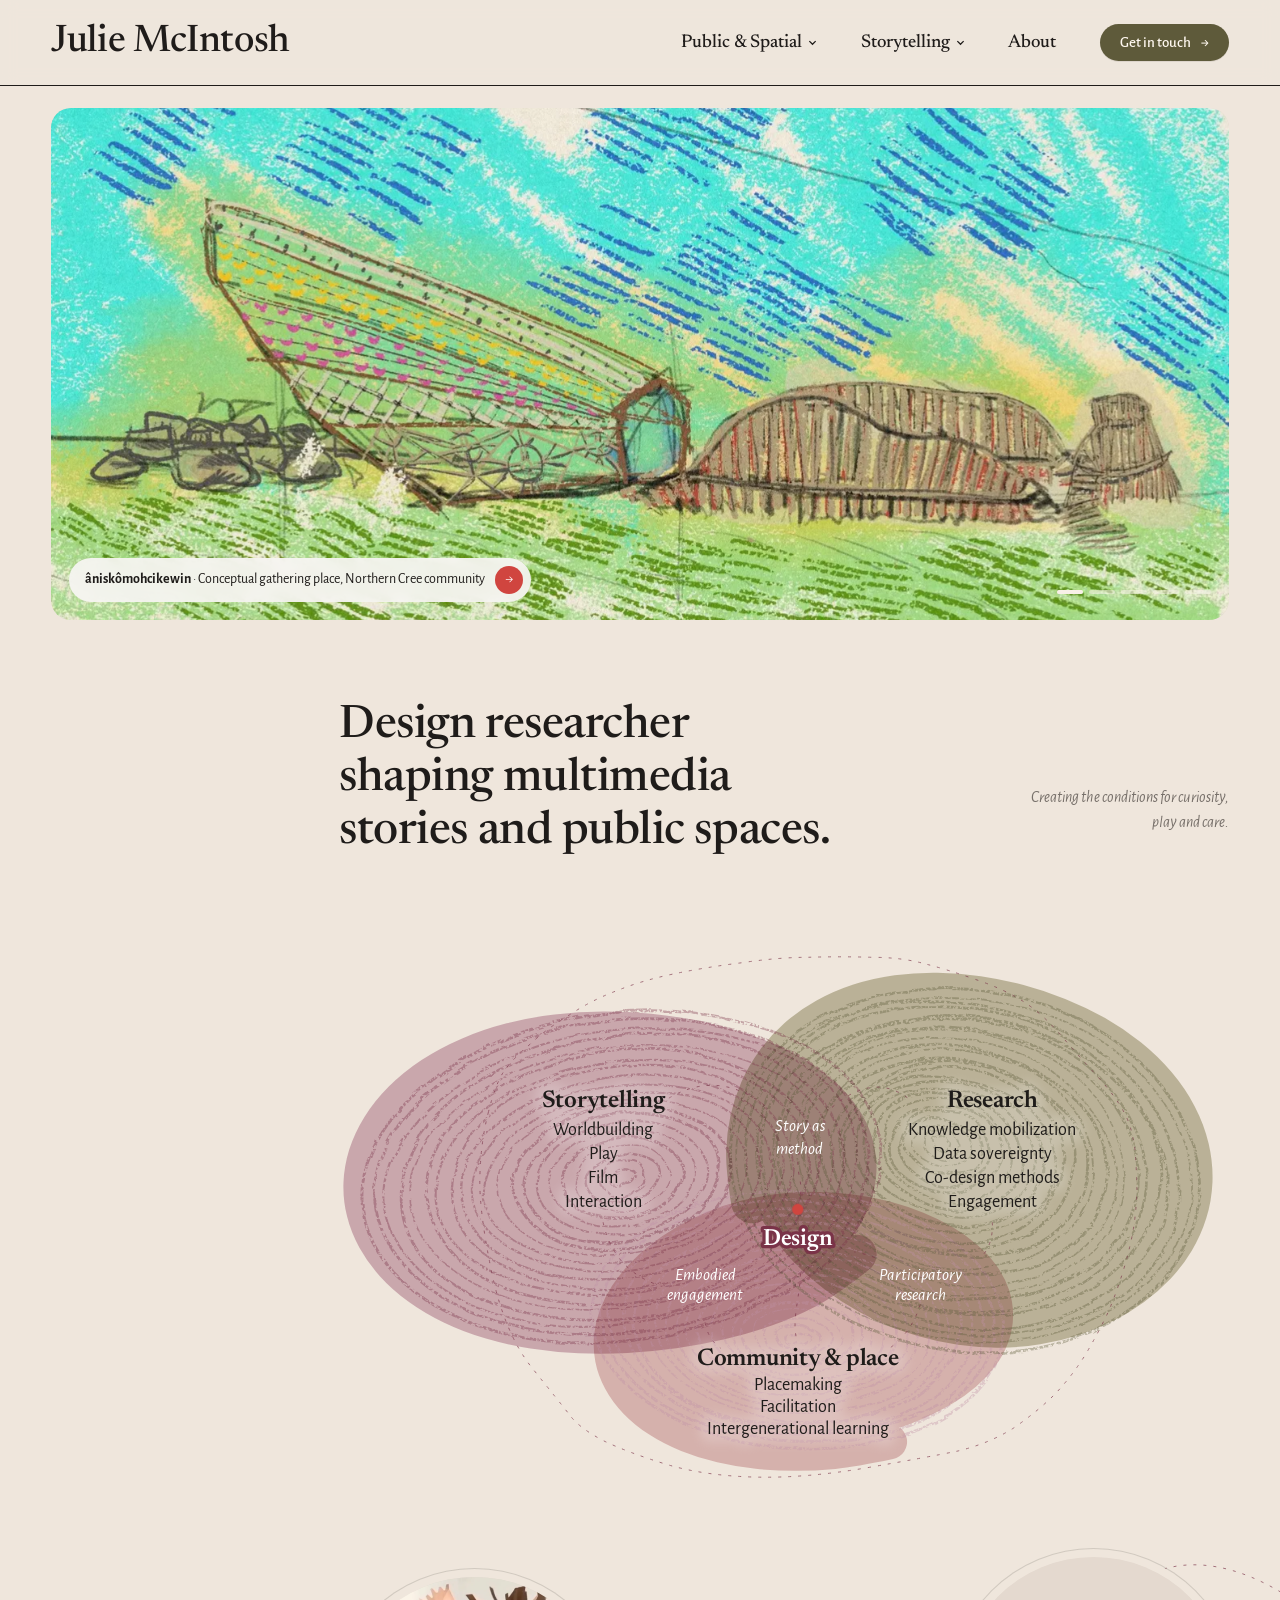
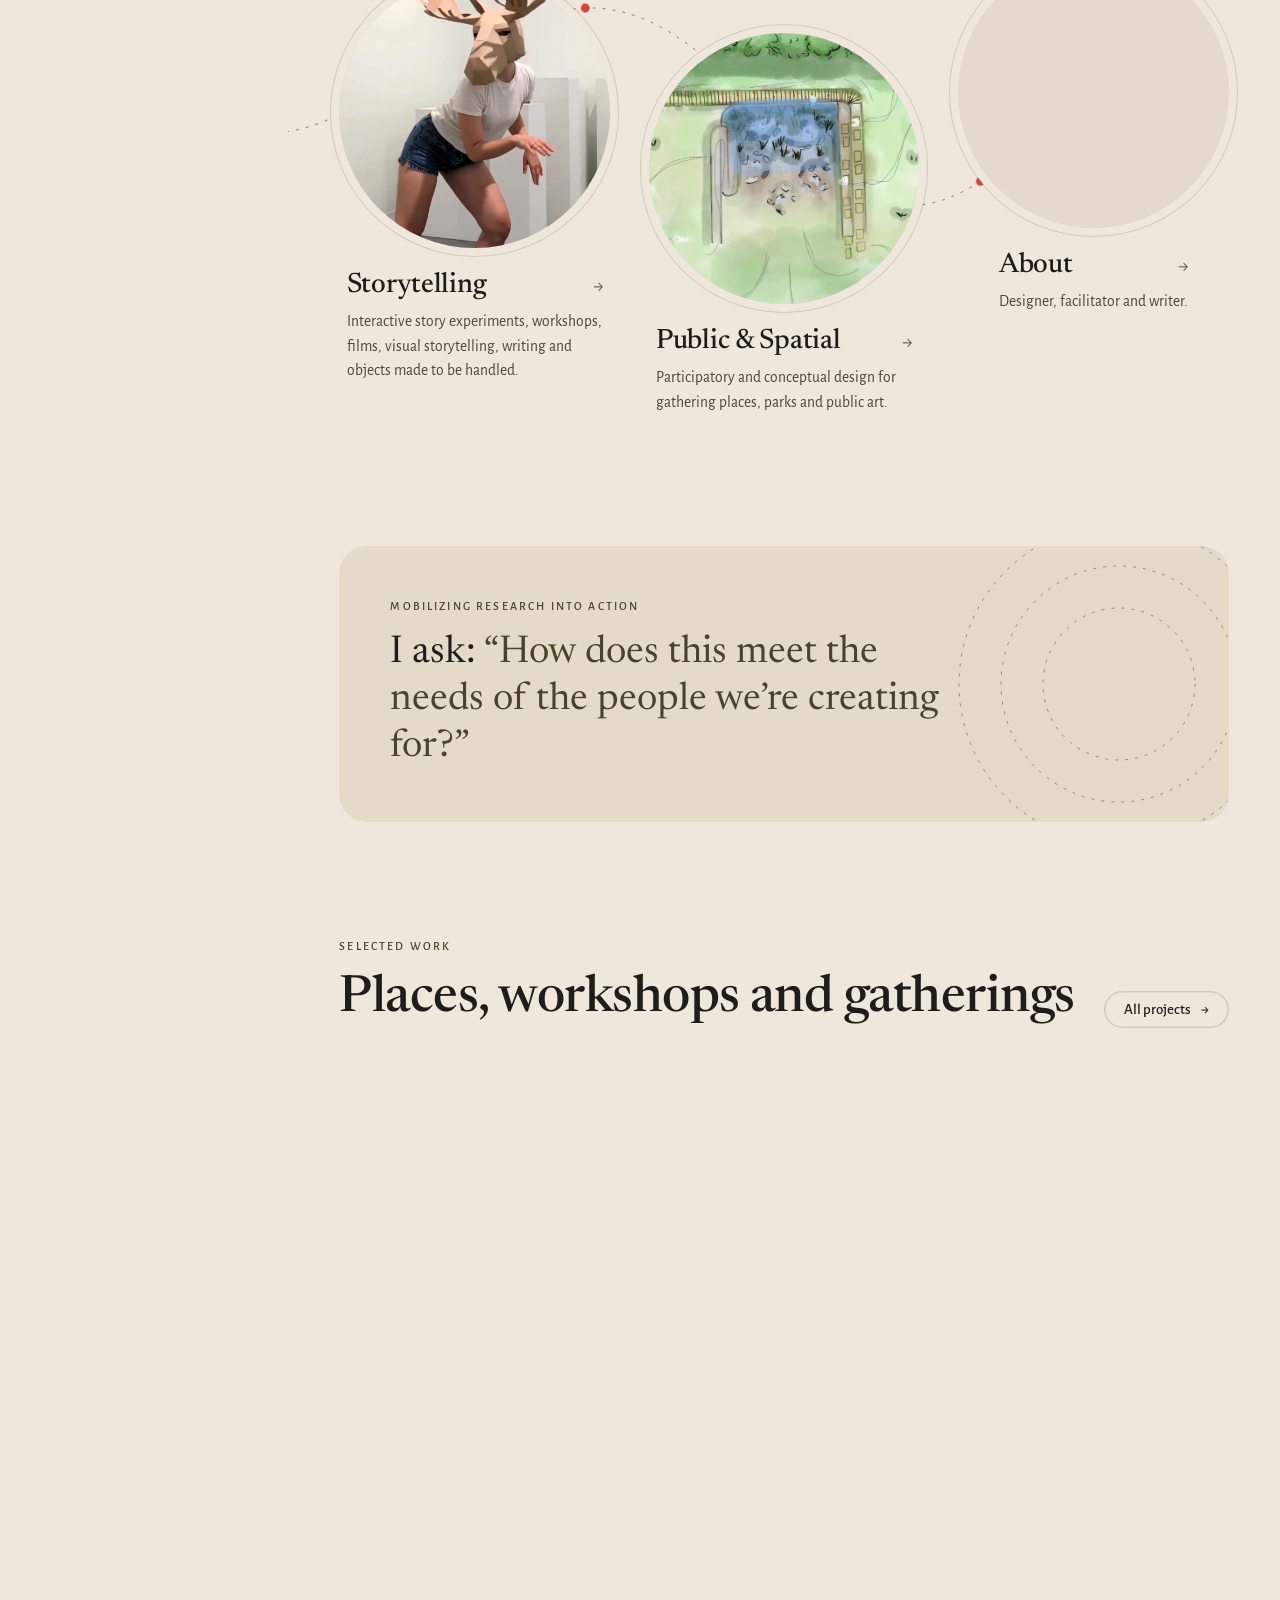
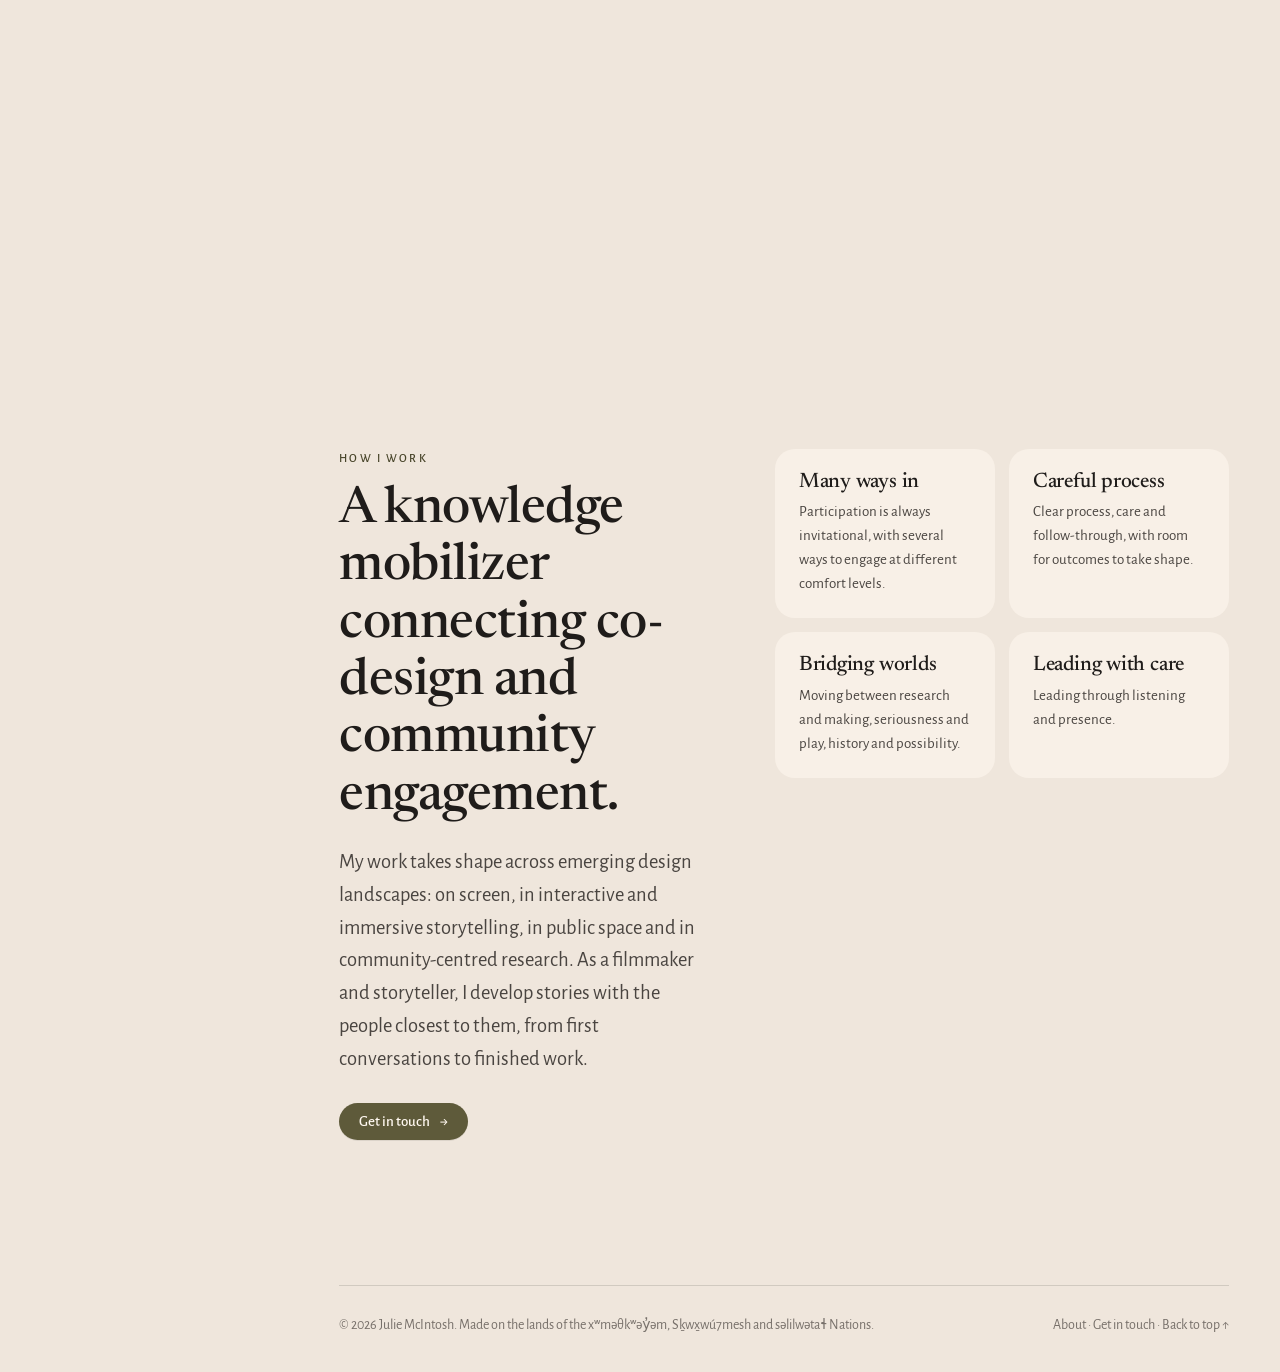
==== commit 68fcafcd: "Update site: Montagnes vertes drawings, cover and text; Material practice timeline Co-Authored-By: C" ====
--- a/index.html
+++ b/index.html
@@ -32,7 +32,7 @@
 <div class="scrim" aria-hidden="true"></div>
 <div class="home-hero">
   <div class="reel reveal" data-ms="6000" aria-roledescription="carousel" aria-label="Selected work">
-    <div class="reel__slide is-active" data-href="aniskomohcikewin.html" data-cap="<b>âniskômohcikewin</b> · Conceptual gathering place, Northern Cree community" aria-roledescription="slide" aria-label="1 of 5"><img src="assets/img/aniskomohcikewin/panoramic-800.webp" srcset="assets/img/aniskomohcikewin/panoramic-800.webp 800w, assets/img/aniskomohcikewin/panoramic-1600.webp 1600w" sizes="(max-width: 960px) 100vw, 75vw" alt="Pastel drawing of a long wooden gathering structure in a green field" width="800" height="533" loading="eager" fetchpriority="high" decoding="async"></div><div class="reel__slide" style="--reel-zoom:1.2" data-href="embodied-storyboarding.html" data-cap="<b>Embodied Storyboarding for Animators</b> · Workshop for animators, ECUAD" aria-roledescription="slide" aria-label="2 of 5"><img src="assets/img/embodied/masks-wide-800.webp" srcset="assets/img/embodied/masks-wide-800.webp 800w, assets/img/embodied/masks-wide-1600.webp 1600w" sizes="(max-width: 960px) 100vw, 75vw" alt="Three participants wearing paper masks of a moose, a fox and a rabbit" width="800" height="450" loading="lazy" decoding="async"></div><div class="reel__slide" data-href="tidal-pools.html" data-cap="<b>Tidal Pools</b> · Public art proposal, Vancouver" aria-roledescription="slide" aria-label="3 of 5"><img src="assets/img/tidal-pools/render-2-800.webp" srcset="assets/img/tidal-pools/render-2-800.webp 800w, assets/img/tidal-pools/render-2-1600.webp 1600w" sizes="(max-width: 960px) 100vw, 75vw" alt="Illustration of a beaded boardwalk beside a tidal pool" width="800" height="630" loading="lazy" decoding="async"></div><div class="reel__slide" data-href="montagnes-vertes.html" data-cap="<b>Montagnes vertes</b> · Installation proposal, Annecy Paysages" aria-roledescription="slide" aria-label="4 of 5"><img src="assets/img/annecy/sketch-lake-800.webp" srcset="assets/img/annecy/sketch-lake-800.webp 800w, assets/img/annecy/sketch-lake-1600.webp 1600w" sizes="(max-width: 960px) 100vw, 75vw" alt="Painted sketch of orange arches beside a turquoise mountain lake" width="800" height="1035" loading="lazy" decoding="async" style="object-position:50% 65%"></div><div class="reel__slide" data-href="films.html" data-cap="<b>Origins of Evolution</b> · Digital paint-on-glass animation" aria-roledescription="slide" aria-label="5 of 5"><img src="assets/img/films/origins-still-800.webp" srcset="assets/img/films/origins-still-800.webp 800w, assets/img/films/origins-still-1600.webp 1600w" sizes="(max-width: 960px) 100vw, 75vw" alt="Painted teal and green brushstrokes with a small creature’s face peering out of the waves" width="800" height="800" loading="lazy" decoding="async"></div>
+    <div class="reel__slide is-active" data-href="aniskomohcikewin.html" data-cap="<b>âniskômohcikewin</b> · Conceptual gathering place, Northern Cree community" aria-roledescription="slide" aria-label="1 of 5"><img src="assets/img/aniskomohcikewin/panoramic-800.webp" srcset="assets/img/aniskomohcikewin/panoramic-800.webp 800w, assets/img/aniskomohcikewin/panoramic-1600.webp 1600w" sizes="(max-width: 960px) 100vw, 75vw" alt="Pastel drawing of a long wooden gathering structure in a green field" width="800" height="533" loading="eager" fetchpriority="high" decoding="async"></div><div class="reel__slide" style="--reel-zoom:1.2" data-href="embodied-storyboarding.html" data-cap="<b>Embodied Storyboarding for Animators</b> · Workshop for animators, ECUAD" aria-roledescription="slide" aria-label="2 of 5"><img src="assets/img/embodied/masks-wide-800.webp" srcset="assets/img/embodied/masks-wide-800.webp 800w, assets/img/embodied/masks-wide-1600.webp 1600w" sizes="(max-width: 960px) 100vw, 75vw" alt="Three participants wearing paper masks of a moose, a fox and a rabbit" width="800" height="450" loading="lazy" decoding="async"></div><div class="reel__slide" data-href="tidal-pools.html" data-cap="<b>Tidal Pools</b> · Public art proposal, Vancouver" aria-roledescription="slide" aria-label="3 of 5"><img src="assets/img/tidal-pools/render-2-800.webp" srcset="assets/img/tidal-pools/render-2-800.webp 800w, assets/img/tidal-pools/render-2-1600.webp 1600w" sizes="(max-width: 960px) 100vw, 75vw" alt="Illustration of a beaded boardwalk beside a tidal pool" width="800" height="630" loading="lazy" decoding="async"></div><div class="reel__slide" data-href="montagnes-vertes.html" data-cap="<b>Montagnes vertes</b> · Installation proposal, Annecy Paysages" aria-roledescription="slide" aria-label="4 of 5"><img src="assets/img/annecy/render-perspective-800.webp" srcset="assets/img/annecy/render-perspective-800.webp 800w, assets/img/annecy/render-perspective-1600.webp 1600w" sizes="(max-width: 960px) 100vw, 75vw" alt="3D study of three pine mountain structures with wildflower planters set into their slopes" width="800" height="446" loading="lazy" decoding="async"></div><div class="reel__slide" data-href="films.html" data-cap="<b>Origins of Evolution</b> · Digital paint-on-glass animation" aria-roledescription="slide" aria-label="5 of 5"><img src="assets/img/films/origins-still-800.webp" srcset="assets/img/films/origins-still-800.webp 800w, assets/img/films/origins-still-1600.webp 1600w" sizes="(max-width: 960px) 100vw, 75vw" alt="Painted teal and green brushstrokes with a small creature’s face peering out of the waves" width="800" height="800" loading="lazy" decoding="async"></div>
     <a class="reel__caption" href="aniskomohcikewin.html"><span data-cap><b>âniskômohcikewin</b> · Conceptual gathering place, Northern Cree community</span><i class="pill-arrow" aria-hidden="true">→</i></a>
     <div class="reel__dots"><button class="reel__dot is-active" aria-label="Show âniskômohcikewin"></button><button class="reel__dot" aria-label="Show Embodied Storyboarding for Animators"></button><button class="reel__dot" aria-label="Show Tidal Pools"></button><button class="reel__dot" aria-label="Show Montagnes vertes"></button><button class="reel__dot" aria-label="Show Origins of Evolution"></button></div>
     <button class="reel__pause" aria-label="Pause slideshow">&#10073;&#10073;</button>
@@ -163,7 +163,7 @@
     </a>
     <a class="card reveal" href="montagnes-vertes.html">
       <div class="card__img"><img src="assets/img/annecy/sketch-arch-800.webp" srcset="assets/img/annecy/sketch-arch-800.webp 800w, assets/img/annecy/sketch-arch-1600.webp 1600w" sizes="(max-width: 680px) 100vw, 30vw" alt="Painted sketch of orange arches on a lakeshore" width="800" height="1035" loading="lazy" decoding="async"></div>
-      <div class="card__body"><span class="tag tag--sand">Installation proposal</span><h3>Montagnes vertes <span class="arrow-mark">→</span></h3><p>Six pine structures tracing the Franco-Swiss Alps, holding wildflowers of Haute-Savoie.</p></div>
+      <div class="card__body"><span class="tag tag--sand">Installation proposal</span><h3>Montagnes vertes <span class="arrow-mark">→</span></h3><p>Three pine structures tracing the Franco-Swiss Alps, holding wildflowers of Haute-Savoie.</p></div>
     </a>
   </div>
 </section>
